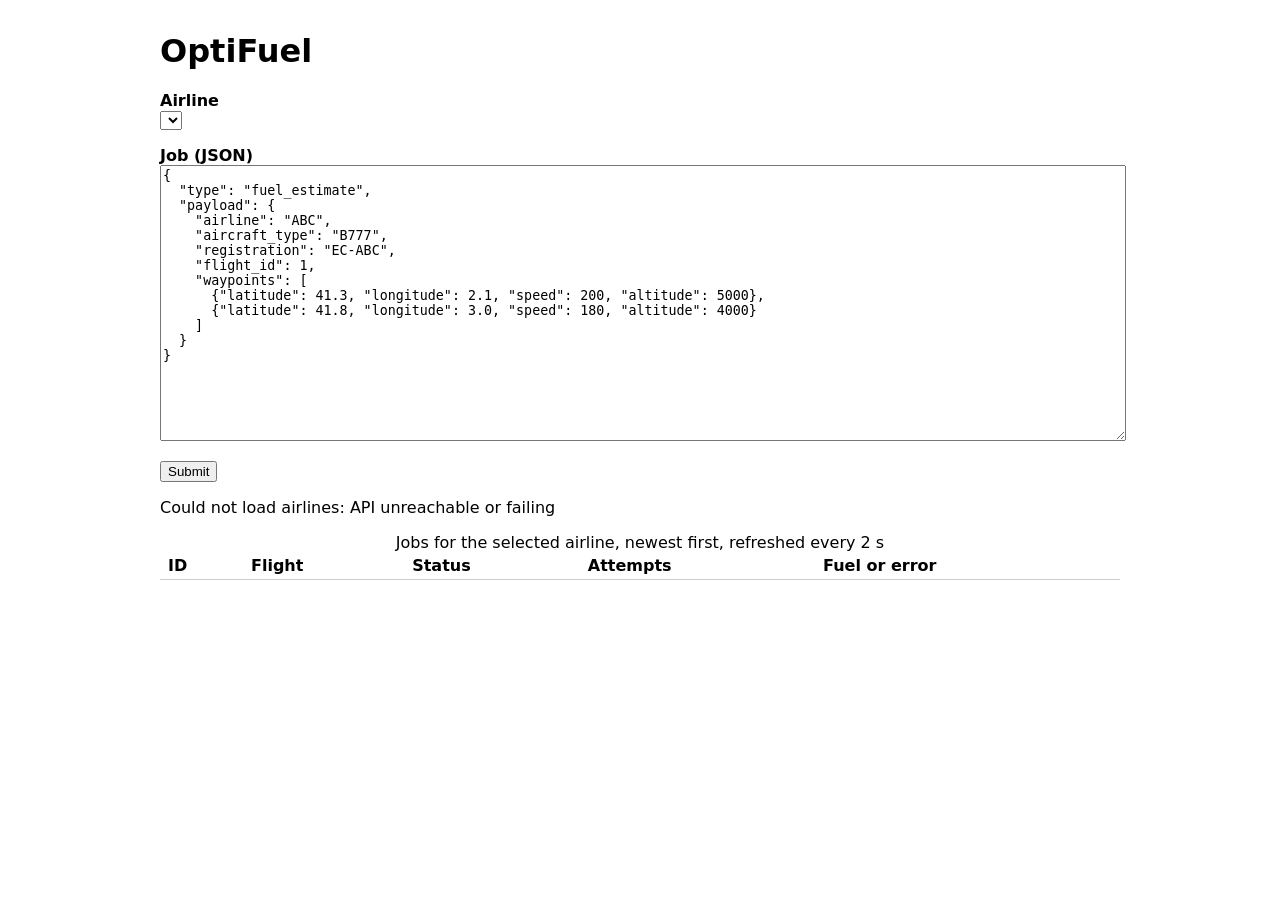
==== src/optifuel/static/index.html @ 30c1bbb9 "feat: serve static page to submit and track jobs Closes #5" ====
<!doctype html>
<html lang="en">
<head>
  <meta charset="utf-8">
  <meta name="viewport" content="width=device-width, initial-scale=1">
  <title>OptiFuel</title>
  <style>
    body { font-family: system-ui, sans-serif; max-width: 60rem; margin: 2rem auto; padding: 0 1rem; }
    label { display: block; margin-top: 1rem; font-weight: 600; }
    textarea { width: 100%; font-family: ui-monospace, monospace; }
    button { margin-top: 1rem; }
    table { width: 100%; border-collapse: collapse; margin-top: 1rem; }
    th, td { text-align: left; padding: 0.25rem 0.5rem; border-bottom: 1px solid #ccc; }
  </style>
</head>
<body>
  <h1>OptiFuel</h1>

  <form id="submit-form">
    <label for="airline">Airline</label>
    <select id="airline" required></select>

    <label for="plan">Job (JSON)</label>
    <textarea id="plan" rows="18" spellcheck="false" required>{
  "type": "fuel_estimate",
  "payload": {
    "airline": "ABC",
    "aircraft_type": "B777",
    "registration": "EC-ABC",
    "flight_id": 1,
    "waypoints": [
      {"latitude": 41.3, "longitude": 2.1, "speed": 200, "altitude": 5000},
      {"latitude": 41.8, "longitude": 3.0, "speed": 180, "altitude": 4000}
    ]
  }
}</textarea>

    <button type="submit">Submit</button>
  </form>

  <p id="message" role="status" aria-live="polite"></p>

  <table>
    <caption>Jobs for the selected airline, newest first, refreshed every 2 s</caption>
    <thead>
      <tr><th scope="col">ID</th><th scope="col">Flight</th><th scope="col">Status</th>
          <th scope="col">Attempts</th><th scope="col">Fuel or error</th></tr>
    </thead>
    <tbody id="jobs"></tbody>
  </table>

  <script>
    const airline = document.getElementById("airline");
    const plan = document.getElementById("plan");
    const message = document.getElementById("message");
    const jobs = document.getElementById("jobs");

    // Auth is mocked (ARCHITECTURE.md D9): the selected airline is the caller's identity.
    const api = (path, init = {}) =>
      fetch(path, { ...init, headers: { ...init.headers, "X-Airline": airline.value } });

    const detail = async (response) => {
      const body = await response.json().catch(() => null);
      const d = body?.detail;
      if (Array.isArray(d)) return d.map((e) => `${e.loc.join(".")}: ${e.msg}`).join("; ");
      return d ?? `HTTP ${response.status}`;
    };

    async function refresh() {
      const code = airline.value;
      if (!code) return;
      const response = await api("/v1/jobs").catch(() => null);
      if (!response?.ok) return;
      const list = await response.json();
      // A poll started before an airline switch must not paint the old airline's jobs.
      if (code !== airline.value) return;
      const rows = list.map((job) => {
        const tr = document.createElement("tr");
        const outcome = job.result ? `${job.result.total_fuel_lb.toFixed(1)} lb` : job.error ?? "";
        // textContent, never innerHTML: error text echoes submitted values.
        for (const cell of [job.id, job.flight_id, job.status, job.attempts, outcome]) {
          tr.appendChild(document.createElement("td")).textContent = cell;
        }
        return tr;
      });
      jobs.replaceChildren(...rows);
    }

    // Keep the plan's airline in step with the selector, so it is not rejected with 403.
    function selectAirline() {
      try {
        const body = JSON.parse(plan.value);
        body.payload.airline = airline.value;
        plan.value = JSON.stringify(body, null, 2);
      } catch {
        // Invalid JSON stays as typed; submit reports it.
      }
      jobs.replaceChildren();
      refresh();
    }
    airline.addEventListener("change", selectAirline);

    document.getElementById("submit-form").addEventListener("submit", async (event) => {
      event.preventDefault();
      let body;
      try {
        body = JSON.parse(plan.value);
      } catch (error) {
        message.textContent = `Invalid JSON: ${error.message}`;
        return;
      }
      const response = await api("/v1/jobs", {
        method: "POST",
        headers: { "Content-Type": "application/json" },
        body: JSON.stringify(body),
      }).catch(() => null);
      if (!response) {
        message.textContent = "Submit failed: API unreachable";
      } else if (response.ok) {
        message.textContent = `Job ${(await response.json()).id} submitted`;
        refresh();
      } else {
        message.textContent = `Rejected (${response.status}): ${await detail(response)}`;
      }
    });

    (async () => {
      const response = await fetch("/v1/tenants").catch(() => null);
      if (!response?.ok) {
        message.textContent = "Could not load airlines: API unreachable or failing";
        return;
      }
      for (const code of await response.json()) airline.add(new Option(code, code));
      selectAirline();
      setInterval(refresh, 2000);
    })();
  </script>
</body>
</html>
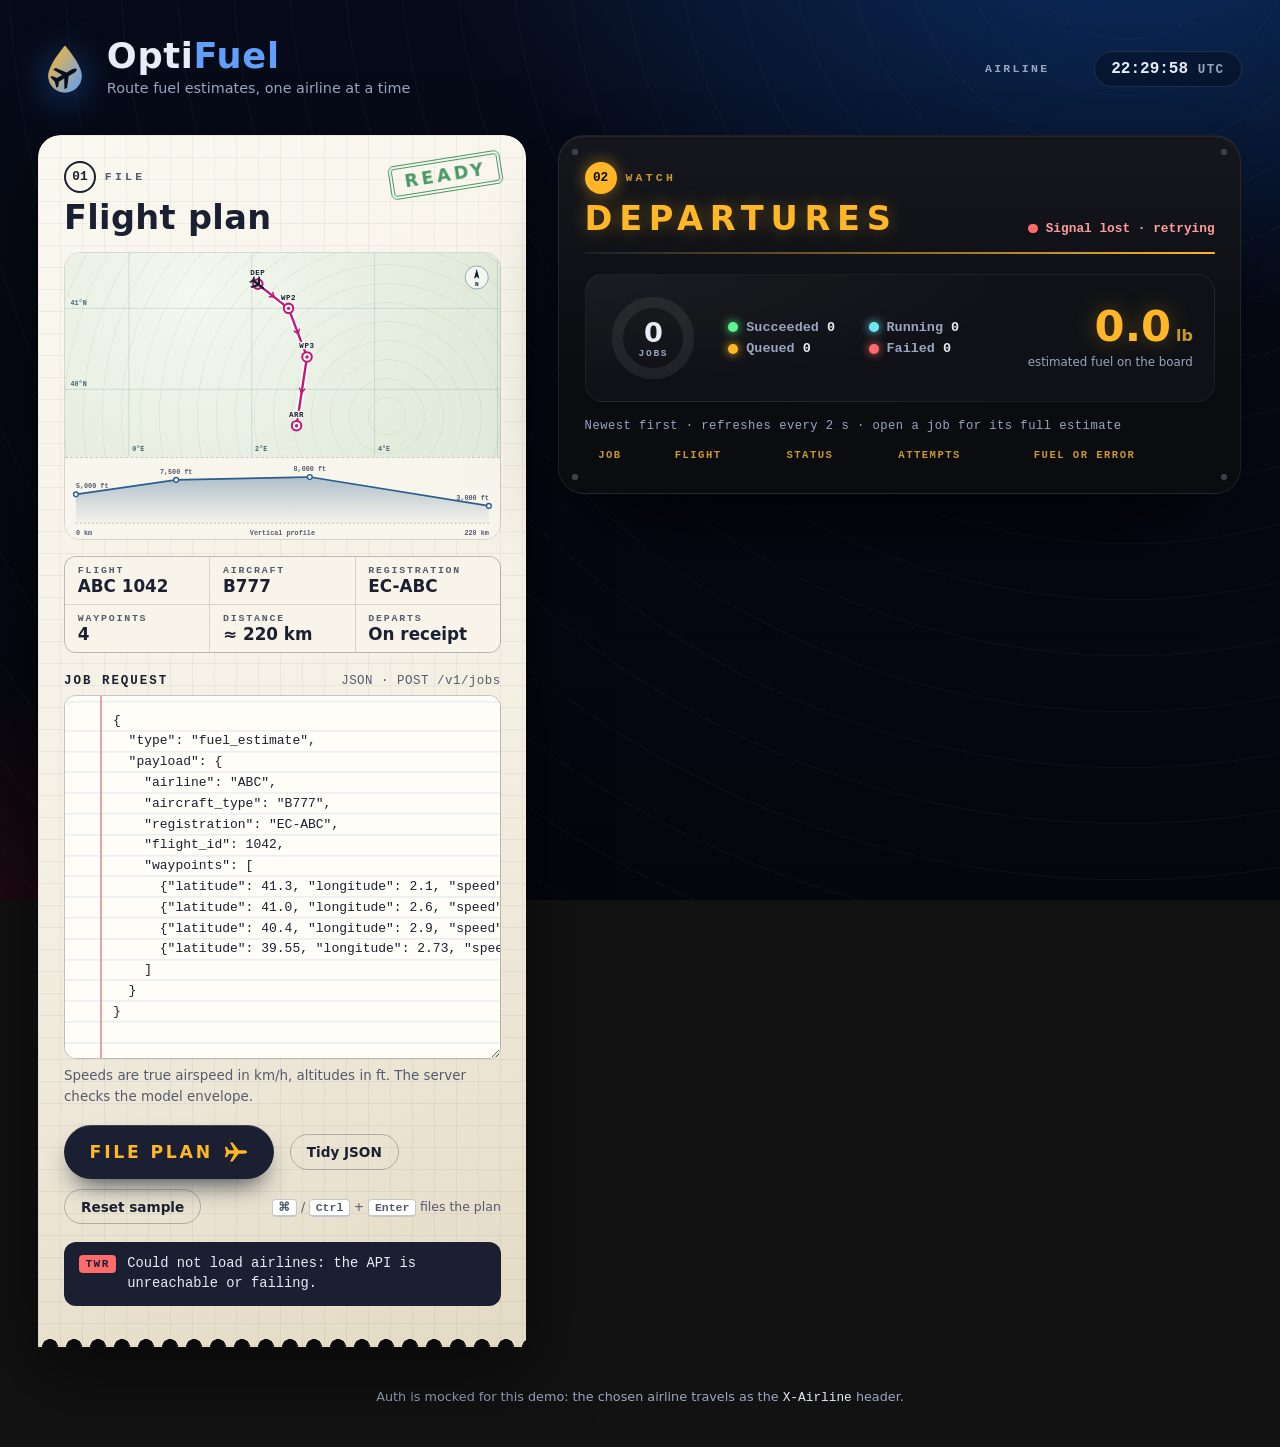
==== commit bf0c4916: "feat: redesign dispatch page as flight plan and departures board" ====
--- a/src/optifuel/static/index.html
+++ b/src/optifuel/static/index.html
@@ -3,61 +3,1381 @@
 <head>
   <meta charset="utf-8">
   <meta name="viewport" content="width=device-width, initial-scale=1">
-  <title>OptiFuel</title>
+  <meta name="color-scheme" content="dark">
+  <title>OptiFuel · Dispatch</title>
+  <link rel="icon" href="data:image/svg+xml,%3Csvg xmlns='http://www.w3.org/2000/svg' viewBox='0 0 48 48'%3E%3Cpath d='M24 3C24 3 9 20 9 30a15 15 0 0 0 30 0C39 20 24 3 24 3Z' fill='%23ffb627'/%3E%3C/svg%3E">
   <style>
-    body { font-family: system-ui, sans-serif; max-width: 60rem; margin: 2rem auto; padding: 0 1rem; }
-    label { display: block; margin-top: 1rem; font-weight: 600; }
-    textarea { width: 100%; font-family: ui-monospace, monospace; }
-    button { margin-top: 1rem; }
-    table { width: 100%; border-collapse: collapse; margin-top: 1rem; }
-    th, td { text-align: left; padding: 0.25rem 0.5rem; border-bottom: 1px solid #ccc; }
+    /* Registered so the whole page can glide between airline colours. */
+    @property --hue { syntax: "<number>"; inherits: true; initial-value: 215; }
+
+    :root {
+      --accent: hsl(var(--hue) 95% 68%);
+      --accent-deep: hsl(var(--hue) 70% 30%);
+      --text: #e8ecf6;
+      --muted: #9aa5c2;
+      --paper: #f4efe3;
+      --paper-edge: #e3dac4;
+      --ink: #1a2031;
+      --ink-soft: #545b6e;
+      --chart: #c2187a; /* magenta: the route colour on real aeronautical charts */
+      --amber: #ffb627;
+      --queued: #ffb627;
+      --running: #6ee7f2;
+      --succeeded: #5ef38c;
+      --failed: #ff6b6b;
+      --display: "Avenir Next Condensed", "Roboto Condensed", "Arial Narrow", system-ui, sans-serif;
+      --mono: ui-monospace, "SF Mono", "JetBrains Mono", Menlo, Consolas, monospace;
+      transition: --hue 900ms ease;
+    }
+
+    * { box-sizing: border-box; }
+
+    body {
+      position: relative;
+      isolation: isolate;
+      margin: 0;
+      min-height: 100vh;
+      color: var(--text);
+      font: 15px/1.55 system-ui, -apple-system, "Segoe UI", Roboto, sans-serif;
+      background:
+        radial-gradient(1100px 620px at 88% -8%, hsl(var(--hue) 85% 45% / .38), transparent 62%),
+        radial-gradient(800px 520px at -8% 108%, hsl(calc(var(--hue) + 140) 70% 40% / .22), transparent 60%),
+        repeating-radial-gradient(circle at 88% -8%, transparent 0 55px, rgb(255 255 255 / .035) 55px 56px),
+        linear-gradient(180deg, #070b19, #04060d);
+      background-attachment: fixed;
+    }
+
+    /* Radar sweep around the range rings. */
+    body::before {
+      content: "";
+      position: fixed;
+      z-index: -1;
+      left: calc(88vw - 100vmax);
+      top: calc(-8vh - 100vmax);
+      width: 200vmax;
+      height: 200vmax;
+      border-radius: 50%;
+      background: conic-gradient(from 0deg, hsl(var(--hue) 90% 60% / .12), transparent 10%);
+      mask: radial-gradient(closest-side, #000 20%, transparent);
+      animation: sweep 16s linear infinite;
+      pointer-events: none;
+    }
+
+    @keyframes sweep { to { transform: rotate(1turn); } }
+
+    .sr-only {
+      position: absolute !important;
+      width: 1px;
+      height: 1px;
+      margin: -1px;
+      padding: 0;
+      overflow: hidden;
+      clip-path: inset(50%);
+      white-space: nowrap;
+      border: 0;
+    }
+
+    .shell { max-width: 1400px; margin: 0 auto; padding: clamp(1rem, 3vw, 2.5rem); }
+
+    /* ---------- Header ---------- */
+
+    .top { display: flex; flex-wrap: wrap; align-items: center; gap: 1.25rem 2rem; }
+    .brand { display: flex; align-items: center; gap: .9rem; margin-right: auto; }
+    .logo { width: 54px; height: 54px; filter: drop-shadow(0 6px 18px hsl(var(--hue) 90% 55% / .5)); }
+    h1 { margin: 0; font: 800 2.2rem/1 var(--display); letter-spacing: .02em; }
+    h1 span { color: var(--accent); }
+    .tagline { margin: .2rem 0 0; color: var(--muted); font-size: .9rem; }
+
+    .airlines { margin: 0; padding: 0; border: 0; }
+    .airlines legend {
+      float: left;
+      margin-right: .8rem;
+      padding: 0;
+      line-height: 2.6rem;
+      font: 700 .72rem/2.6rem var(--mono);
+      letter-spacing: .2em;
+      text-transform: uppercase;
+      color: var(--muted);
+    }
+    .tags { display: flex; flex-wrap: wrap; gap: .6rem; }
+    .tag {
+      position: relative;
+      display: inline-flex;
+      align-items: center;
+      gap: .55rem;
+      height: 2.6rem;
+      padding: 0 1.1rem 0 1.7rem;
+      border: 1px solid rgb(255 255 255 / .16);
+      border-radius: 6px 16px 16px 6px;
+      background: rgb(255 255 255 / .06);
+      font: 800 1rem var(--mono);
+      letter-spacing: .14em;
+      cursor: pointer;
+      transition: transform .25s, background .25s, color .25s, box-shadow .25s;
+    }
+    /* Punched hole of a luggage tag. */
+    .tag::before {
+      content: "";
+      position: absolute;
+      left: .65rem;
+      top: 50%;
+      width: .45rem;
+      height: .45rem;
+      margin-top: -.225rem;
+      border-radius: 50%;
+      background: #060914;
+      box-shadow: 0 0 0 2px hsl(var(--tag-hue) 90% 62%), 0 0 10px hsl(var(--tag-hue) 90% 62%);
+    }
+    .tag:hover { transform: translateY(-2px) rotate(-1.5deg); }
+    .tag:has(input:checked) {
+      border-color: transparent;
+      background: hsl(var(--tag-hue) 95% 68%);
+      color: #07101f;
+      transform: rotate(-2.5deg);
+      box-shadow: 0 12px 30px -8px hsl(var(--tag-hue) 90% 55% / .75);
+    }
+    .tag:has(input:checked)::before { box-shadow: 0 0 0 2px rgb(7 16 31 / .55); }
+    .tag:has(input:focus-visible) { outline: 3px solid #fff; outline-offset: 3px; }
+
+    .clock {
+      margin: 0;
+      padding: .5rem 1rem;
+      border: 1px solid rgb(255 255 255 / .1);
+      border-radius: 999px;
+      background: rgb(0 0 0 / .28);
+      color: var(--muted);
+      font: 600 1rem var(--mono);
+    }
+    .clock time { color: var(--text); font-variant-numeric: tabular-nums; }
+    .clock abbr { text-decoration: none; font-size: .78rem; letter-spacing: .12em; }
+
+    /* ---------- Layout ---------- */
+
+    main {
+      display: grid;
+      grid-template-columns: minmax(0, 5fr) minmax(0, 7fr);
+      gap: clamp(1rem, 2.5vw, 2.25rem);
+      align-items: start;
+      margin-top: 2.25rem;
+    }
+
+    .step {
+      display: flex;
+      align-items: center;
+      gap: .55rem;
+      margin: 0;
+      font: 800 .72rem var(--mono);
+      letter-spacing: .28em;
+      text-transform: uppercase;
+    }
+    .step-no {
+      display: inline-grid;
+      place-items: center;
+      width: 2rem;
+      height: 2rem;
+      border-radius: 50%;
+      font-size: .8rem;
+      letter-spacing: 0;
+    }
+
+    /* ---------- Flight plan sheet ---------- */
+
+    .sheet-wrap { filter: drop-shadow(0 28px 38px rgb(0 0 0 / .55)); }
+    .sheet {
+      position: relative;
+      padding: 1.6rem 1.6rem 2.6rem;
+      border-radius: 22px 22px 0 0;
+      color: var(--ink);
+      background:
+        linear-gradient(rgb(26 32 49 / .05) 1px, transparent 1px) 0 0 / 22px 22px,
+        linear-gradient(90deg, rgb(26 32 49 / .05) 1px, transparent 1px) 0 0 / 22px 22px,
+        linear-gradient(160deg, #fbf8f0, var(--paper) 55%, var(--paper-edge));
+      /* Perforated tear-off edge. */
+      mask: radial-gradient(circle 8px at 50% 100%, transparent 97%, #000 100%) 0 0 / 24px 100% repeat-x;
+    }
+    .sheet .step { color: var(--ink-soft); }
+    .sheet .step-no { border: 2px solid var(--ink); color: var(--ink); }
+    .sheet h2 { margin: .5rem 0 0; font: 800 2.1rem/1 var(--display); letter-spacing: .01em; }
+
+    .stamp {
+      position: absolute;
+      top: 1.4rem;
+      right: 1.5rem;
+      margin: 0;
+      padding: .2rem .7rem;
+      border: 4px double currentColor;
+      border-radius: 6px;
+      color: #1f8a4c;
+      font: 800 1.1rem var(--display);
+      letter-spacing: .2em;
+      text-transform: uppercase;
+      opacity: .82;
+      transform: rotate(-9deg);
+      mix-blend-mode: multiply;
+      transition: color .3s;
+    }
+    .stamp.bad { color: #c62f3a; }
+    .stamp.filed { color: var(--chart); animation: thump .45s cubic-bezier(.2, 1.6, .4, 1); }
+    @keyframes thump { from { opacity: 0; transform: rotate(-9deg) scale(1.9); } }
+
+    .chart {
+      margin: 1.1rem 0 0;
+      overflow: hidden;
+      border: 1px solid rgb(26 32 49 / .14);
+      border-radius: 16px;
+      box-shadow: inset 0 0 0 4px rgb(255 255 255 / .5);
+    }
+    #route {
+      display: block;
+      width: 100%;
+      height: auto;
+      background:
+        repeating-radial-gradient(circle at 74% 80%, transparent 0 18px, rgb(110 135 80 / .09) 18px 19px),
+        radial-gradient(circle at 30% 20%, #f4f8ef, #e2ebdc 75%);
+    }
+    #profile { display: block; width: 100%; height: auto; border-top: 1px dashed rgb(26 32 49 / .2); background: #f8f5ec; }
+
+    #route .grat line { stroke: #5f8aa0; stroke-opacity: .3; }
+    #route .grat text { fill: #46616f; font: 600 10px var(--mono); }
+    #route .halo { fill: none; stroke: #fff; stroke-opacity: .9; stroke-width: 9; stroke-linecap: round; stroke-linejoin: round; }
+    #route .leg { fill: none; stroke: var(--chart); stroke-width: 3.5; stroke-linecap: round; stroke-linejoin: round; }
+    #route .leg.draw { stroke-dasharray: 1 1; stroke-dashoffset: 1; animation: draw 1.6s cubic-bezier(.6, 0, .2, 1) forwards; }
+    @keyframes draw { to { stroke-dashoffset: 0; } }
+    #route .chev { fill: none; stroke: var(--chart); stroke-width: 2.2; stroke-linecap: round; stroke-linejoin: round; }
+    #route .wp circle { fill: #fff; stroke: var(--chart); stroke-width: 3; }
+    #route .wp .dot { fill: var(--chart); stroke: none; }
+    #route .wp text {
+      fill: var(--ink);
+      font: 800 11px var(--mono);
+      letter-spacing: .08em;
+      paint-order: stroke;
+      stroke: #eef3ea;
+      stroke-width: 4px;
+    }
+    #route .plane { fill: var(--ink); }
+    #route .rose circle { fill: rgb(255 255 255 / .65); stroke: #5f8aa0; }
+    #route .rose path { fill: var(--ink); }
+    #route .rose text { fill: var(--ink); font: 800 9px var(--mono); }
+    #route .placeholder { fill: #5d6e78; font: 600 14px var(--mono); }
+    #profile .ground { stroke: #8a8470; stroke-dasharray: 2 4; }
+    #profile .alt-line { fill: none; stroke: #2b5d8f; stroke-width: 2.5; stroke-linejoin: round; }
+    #profile circle { fill: #fff; stroke: #2b5d8f; stroke-width: 2; }
+    #profile text { fill: var(--ink-soft); font: 600 10px var(--mono); }
+
+    .summary {
+      display: grid;
+      grid-template-columns: repeat(3, minmax(0, 1fr));
+      gap: 1px;
+      margin: 1rem 0 0;
+      overflow: hidden;
+      border: 1px solid rgb(26 32 49 / .14);
+      border-radius: 12px;
+      background: rgb(26 32 49 / .14);
+    }
+    .summary div { padding: .5rem .8rem; background: #f8f4e9; }
+    .summary dt { font: 700 .62rem var(--mono); letter-spacing: .18em; text-transform: uppercase; color: var(--ink-soft); }
+    .summary dd { margin: 0; overflow: hidden; font: 800 1.05rem var(--display); white-space: nowrap; text-overflow: ellipsis; }
+
+    .field-label {
+      display: flex;
+      justify-content: space-between;
+      align-items: baseline;
+      gap: 1rem;
+      margin-top: 1.3rem;
+      font: 800 .78rem var(--mono);
+      letter-spacing: .16em;
+      text-transform: uppercase;
+    }
+    .field-label span { color: var(--ink-soft); font-weight: 500; letter-spacing: .04em; text-transform: none; }
+
+    /* Ruled printout paper with a margin line; lines scroll with the text. */
+    textarea {
+      display: block;
+      width: 100%;
+      min-height: 16rem;
+      margin-top: .45rem;
+      padding: .9rem 1rem .9rem 3rem;
+      resize: vertical;
+      border: 1px solid rgb(26 32 49 / .22);
+      border-radius: 12px;
+      color: var(--ink);
+      font: 13px/1.6 var(--mono);
+      background:
+        linear-gradient(90deg, transparent 2.2rem, #e7a3a3 2.2rem 2.3rem, transparent 2.3rem),
+        repeating-linear-gradient(#fffdf7 0 calc(1.6em - 1px), #dde6ef calc(1.6em - 1px) 1.6em) 0 .9rem;
+      background-attachment: local;
+    }
+    textarea:focus-visible { outline: 3px solid var(--accent-deep); outline-offset: 2px; }
+
+    .note { min-height: 1.4em; margin: .45rem 0 0; color: var(--ink-soft); font-size: .84rem; }
+    .note.bad { color: #a8221b; font-weight: 600; }
+
+    .actions { display: flex; flex-wrap: wrap; align-items: center; gap: .6rem 1rem; margin-top: 1.1rem; }
+    .file {
+      display: inline-flex;
+      align-items: center;
+      gap: .7rem;
+      padding: 1rem 1.6rem;
+      overflow: hidden;
+      border: 0;
+      border-radius: 999px;
+      background: var(--ink);
+      color: var(--amber);
+      font: 800 1.08rem var(--display);
+      letter-spacing: .16em;
+      text-transform: uppercase;
+      cursor: pointer;
+      box-shadow: 0 14px 26px -10px rgb(26 32 49 / .85), inset 0 1px 0 rgb(255 255 255 / .15);
+      transition: transform .2s, box-shadow .2s;
+    }
+    .file svg { width: 24px; height: 22px; fill: currentColor; transition: transform .45s cubic-bezier(.5, -.4, .3, 1.4); }
+    .file:hover { box-shadow: 0 18px 30px -10px rgb(26 32 49 / .9), 0 0 0 4px rgb(255 182 39 / .25); }
+    .file:hover svg { transform: translateX(6px) rotate(-12deg); }
+    .file:active { transform: translateY(1px) scale(.98); }
+    .file[aria-disabled="true"] { cursor: progress; opacity: .8; }
+    .file[aria-disabled="true"] svg { animation: takeoff .9s ease-in infinite; }
+    @keyframes takeoff { to { opacity: 0; transform: translate(40px, -18px) rotate(-25deg); } }
+    .ghost {
+      padding: .55rem 1rem;
+      border: 1px solid rgb(26 32 49 / .28);
+      border-radius: 999px;
+      background: none;
+      color: var(--ink);
+      font: 600 .85rem system-ui, sans-serif;
+      cursor: pointer;
+    }
+    .ghost:hover { background: rgb(26 32 49 / .07); }
+    .file:focus-visible, .ghost:focus-visible { outline: 3px solid var(--accent-deep); outline-offset: 3px; }
+    .hint { margin: 0 0 0 auto; color: var(--ink-soft); font-size: .78rem; }
+    kbd {
+      padding: .05rem .35rem;
+      border: 1px solid rgb(26 32 49 / .25);
+      border-bottom-width: 2px;
+      border-radius: 4px;
+      background: #fff;
+      font: 600 .72rem var(--mono);
+    }
+
+    .radio {
+      display: flex;
+      align-items: flex-start;
+      gap: .7rem;
+      margin: 1.1rem 0 0;
+      padding: .75rem .95rem;
+      border-radius: 12px;
+      background: var(--ink);
+      color: #e8ecf6;
+      font: 500 .86rem/1.45 var(--mono);
+    }
+    .radio-tag {
+      flex: none;
+      margin-top: .05rem;
+      padding: .05rem .4rem;
+      border-radius: 4px;
+      background: var(--amber);
+      color: var(--ink);
+      font-size: .7rem;
+      font-weight: 800;
+      letter-spacing: .12em;
+    }
+    .radio.ok .radio-tag { background: var(--succeeded); }
+    .radio.err .radio-tag { background: var(--failed); }
+
+    /* ---------- Departures board ---------- */
+
+    .board {
+      position: sticky;
+      top: 1.5rem;
+      padding: 1.6rem;
+      overflow: hidden;
+      border: 1px solid rgb(255 255 255 / .08);
+      border-radius: 26px;
+      background: linear-gradient(180deg, #15171d, #0b0c10 70%);
+      box-shadow: 0 50px 90px -40px #000, inset 0 1px 0 rgb(255 255 255 / .07);
+      container: board / inline-size;
+    }
+    /* Panel bolts. */
+    .board::before {
+      content: "";
+      position: absolute;
+      inset: .7rem;
+      background:
+        radial-gradient(circle, #3b3f48 0 3px, transparent 3.5px) 0 0 / 10px 10px no-repeat,
+        radial-gradient(circle, #3b3f48 0 3px, transparent 3.5px) 100% 0 / 10px 10px no-repeat,
+        radial-gradient(circle, #3b3f48 0 3px, transparent 3.5px) 0 100% / 10px 10px no-repeat,
+        radial-gradient(circle, #3b3f48 0 3px, transparent 3.5px) 100% 100% / 10px 10px no-repeat;
+      pointer-events: none;
+    }
+    .board-head { display: flex; flex-wrap: wrap; justify-content: space-between; align-items: flex-end; gap: 1rem; }
+    .board .step { color: #c9962f; }
+    .board .step-no { background: var(--amber); color: #0b0c10; box-shadow: 0 0 16px rgb(255 182 39 / .5); }
+    .board h2 {
+      margin: .55rem 0 0;
+      color: var(--amber);
+      font: 800 2.1rem/1 var(--display);
+      letter-spacing: .2em;
+      text-transform: uppercase;
+      text-shadow: 0 0 18px rgb(255 182 39 / .35);
+    }
+    .board-airline {
+      display: inline-block;
+      margin-left: .35rem;
+      padding: .1rem .5rem;
+      border-radius: 6px;
+      background: var(--accent);
+      color: #07101f;
+      font-size: .85em;
+      letter-spacing: .12em;
+      text-shadow: none;
+      vertical-align: .1em;
+    }
+    .board-airline:empty { display: none; }
+
+    .link { display: flex; align-items: center; gap: .5rem; margin: 0; color: var(--muted); font: 600 .8rem var(--mono); }
+    .link-dot { width: .6rem; height: .6rem; border-radius: 50%; background: var(--succeeded); animation: ping 2s infinite; }
+    .link.lost .link-dot { background: var(--failed); animation: none; }
+    .link.lost { color: #ff9d9d; }
+    @keyframes ping {
+      0% { box-shadow: 0 0 0 0 rgb(94 243 140 / .6); }
+      70%, 100% { box-shadow: 0 0 0 9px rgb(94 243 140 / 0); }
+    }
+
+    .poll { height: 2px; margin-top: 1rem; overflow: hidden; border-radius: 2px; background: rgb(255 255 255 / .06); }
+    .poll span {
+      display: block;
+      height: 100%;
+      background: linear-gradient(90deg, transparent, var(--amber));
+      transform-origin: left;
+      animation: poll 2s linear forwards;
+    }
+    @keyframes poll { from { transform: scaleX(0); } }
+
+    .gauges {
+      display: grid;
+      grid-template-columns: auto 1fr auto;
+      align-items: center;
+      gap: 1.25rem 1.75rem;
+      margin: 1.25rem 0 .25rem;
+      padding: 1rem 1.3rem;
+      border: 1px solid rgb(255 255 255 / .06);
+      border-radius: 18px;
+      background: radial-gradient(120% 140% at 0 0, rgb(255 255 255 / .05), transparent 60%), #0f1116;
+    }
+    .donut { position: relative; width: 94px; height: 94px; }
+    .donut svg { width: 100%; height: 100%; transform: rotate(-90deg); }
+    .donut circle { fill: none; stroke-width: 5; transition: stroke-dasharray .8s ease, stroke-dashoffset .8s ease; }
+    .donut .track { stroke: rgb(255 255 255 / .07); }
+    .donut-total { position: absolute; inset: 0; display: grid; place-content: center; text-align: center; line-height: 1; }
+    .donut-total b { font: 800 1.7rem var(--display); }
+    .donut-total span { color: var(--muted); font: 600 .6rem var(--mono); letter-spacing: .18em; text-transform: uppercase; }
+
+    .legend {
+      display: grid;
+      grid-template-columns: repeat(2, max-content);
+      gap: .4rem 1.6rem;
+      margin: 0;
+      padding: 0;
+      list-style: none;
+      color: var(--muted);
+      font: 600 .84rem var(--mono);
+    }
+    .legend li { display: flex; align-items: center; gap: .5rem; }
+    .legend b { min-width: 2ch; color: var(--text); font-variant-numeric: tabular-nums; }
+
+    .fuel-total { margin: 0; text-align: right; }
+    #fuel-total {
+      color: var(--amber);
+      font: 800 2.7rem/1 var(--display);
+      font-variant-numeric: tabular-nums;
+      text-shadow: 0 0 22px rgb(255 182 39 / .35);
+    }
+    .fuel-total .unit { margin-left: .3rem; color: #c9962f; font: 700 1rem var(--display); }
+    .fuel-total .caption { display: block; margin-top: .3rem; color: var(--muted); font-size: .74rem; }
+
+    [data-status="queued"] { --c: var(--queued); }
+    [data-status="running"] { --c: var(--running); }
+    [data-status="succeeded"] { --c: var(--succeeded); }
+    [data-status="failed"] { --c: var(--failed); }
+
+    .lamp { flex: none; display: inline-block; width: .62rem; height: .62rem; border-radius: 50%; background: var(--c); box-shadow: 0 0 10px var(--c); }
+    [data-status="queued"] .lamp { animation: blink 1.2s steps(2, jump-none) infinite; }
+    [data-status="running"] .lamp { animation: glowpulse .8s ease-in-out infinite alternate; }
+    @keyframes blink { 50% { opacity: .25; } }
+    @keyframes glowpulse { to { box-shadow: 0 0 2px var(--c); transform: scale(.8); } }
+
+    .table-wrap { overflow-x: auto; }
+    table { width: 100%; border-collapse: separate; border-spacing: 0 .45rem; font-family: var(--mono); }
+    caption { padding-top: .7rem; caption-side: top; color: var(--muted); font-size: .76rem; text-align: left; letter-spacing: .04em; }
+    thead th {
+      padding: .35rem .85rem 0;
+      color: #c9962f;
+      font: 700 .66rem var(--mono);
+      letter-spacing: .14em;
+      text-align: left;
+      text-transform: uppercase;
+    }
+    tbody tr { background: #16181e; transition: background .2s; }
+    tbody tr:hover { background: #1c1f27; }
+    tbody th, tbody td {
+      padding: .72rem .75rem;
+      border-top: 1px solid rgb(255 255 255 / .04);
+      border-bottom: 1px solid rgb(0 0 0 / .6);
+      text-align: left;
+      vertical-align: middle;
+      font-weight: 400;
+    }
+    tbody tr > :first-child { border-radius: 12px 0 0 12px; box-shadow: inset 3px 0 0 var(--c, transparent); }
+    tbody tr > :last-child { border-radius: 0 12px 12px 0; }
+    tbody tr { animation: arrive .6s calc(var(--row, 0) * 45ms) cubic-bezier(.2, .9, .3, 1.2) both; }
+    tbody tr.fresh { animation: arrive .6s cubic-bezier(.2, .9, .3, 1.2) both, fresh 2.6s ease-out; }
+    @keyframes arrive { from { opacity: 0; transform: translateY(-10px); } }
+    @keyframes fresh { 0%, 35% { background: hsl(var(--hue) 55% 24%); } }
+
+    .job-btn {
+      padding: .15rem .35rem;
+      border: 0;
+      border-radius: 6px;
+      background: none;
+      color: var(--text);
+      font: 800 1rem var(--mono);
+      cursor: pointer;
+    }
+    .job-btn .hash { color: #c9962f; }
+    .job-btn:hover { color: var(--amber); text-decoration: underline; text-underline-offset: 3px; }
+    .job-btn:focus-visible { outline: 2px solid var(--amber); outline-offset: 2px; }
+    .carrier { color: var(--muted); }
+    tbody td:nth-child(2) { white-space: nowrap; }
+    .attempts { font-variant-numeric: tabular-nums; }
+
+    .status { display: inline-flex; align-items: center; gap: .6rem; }
+    .st-text {
+      position: absolute;
+      width: 1px;
+      height: 1px;
+      overflow: hidden;
+      clip-path: inset(50%);
+      white-space: nowrap;
+    }
+    .flaps { display: inline-flex; gap: 2px; perspective: 300px; }
+    .flaps span {
+      position: relative;
+      display: inline-grid;
+      place-items: center;
+      width: 1em;
+      height: 1.5em;
+      border-radius: 3px;
+      background: linear-gradient(180deg, #2b2e35 0 49%, #202228 51% 100%);
+      color: var(--c);
+      font: 700 .88rem var(--mono);
+      box-shadow: inset 0 -1px 0 #000, 0 1px 0 rgb(255 255 255 / .05);
+      animation: flap .55s calc(var(--i) * 45ms) cubic-bezier(.3, 1.5, .5, 1) both;
+    }
+    .flaps span::after { content: ""; position: absolute; inset: 50% 0 auto; height: 1px; background: rgb(0 0 0 / .7); }
+    @keyframes flap {
+      0% { color: transparent; transform: rotateX(-90deg); }
+      55% { transform: rotateX(20deg); }
+    }
+
+    .fuel b { color: var(--amber); font: 800 1.2rem var(--display); letter-spacing: .03em; }
+    .fuel small { margin-left: .25rem; color: var(--muted); }
+    .job-error { display: block; max-width: 20ch; overflow: hidden; color: #ffa3a3; font-size: .8rem; white-space: nowrap; text-overflow: ellipsis; }
+    .pending {
+      color: transparent;
+      font-size: .8rem;
+      background: linear-gradient(90deg, var(--muted) 30%, #fff 50%, var(--muted) 70%) 0 0 / 300% 100%;
+      background-clip: text;
+      animation: shimmer 1.8s linear infinite;
+    }
+    @keyframes shimmer { from { background-position: 100% 0; } to { background-position: 0 0; } }
+
+    .empty {
+      margin: 1rem 0 .4rem;
+      padding: 2.4rem 1rem;
+      border: 1px dashed rgb(255 255 255 / .14);
+      border-radius: 16px;
+      color: var(--muted);
+      text-align: center;
+    }
+    .empty strong {
+      display: block;
+      margin-bottom: .3rem;
+      color: var(--amber);
+      font: 800 1.35rem var(--display);
+      letter-spacing: .22em;
+      text-transform: uppercase;
+    }
+
+    /* ---------- Boarding pass dialog ---------- */
+
+    dialog { width: 100%; max-width: min(780px, calc(100vw - 2rem)); padding: 0; border: 0; background: transparent; color: var(--ink); }
+    dialog::backdrop { background: rgb(4 6 13 / .66); backdrop-filter: blur(6px); }
+    dialog[open] .pass { animation: pass-in .5s cubic-bezier(.2, 1.2, .3, 1); }
+    @keyframes pass-in { from { opacity: 0; transform: translateY(30px) rotate(-2deg); } }
+    .pass {
+      display: grid;
+      grid-template-columns: 1fr 220px;
+      overflow: hidden;
+      border-radius: 22px;
+      background: var(--paper);
+      /* Tear-line notches, top and bottom. */
+      mask:
+        radial-gradient(circle 14px at calc(100% - 220px) 0, transparent 97%, #000),
+        radial-gradient(circle 14px at calc(100% - 220px) 100%, transparent 97%, #000);
+      mask-composite: intersect;
+    }
+    .pass-main { padding: 1.7rem 1.9rem; }
+    .pass-kicker, .pass-label, .pass-grid dt {
+      display: block;
+      margin: 0;
+      color: var(--ink-soft);
+      font: 700 .64rem var(--mono);
+      letter-spacing: .2em;
+      text-transform: uppercase;
+    }
+    .pass h2 { margin: .3rem 0 0; font: 800 2.3rem/1 var(--display); }
+    .pass-route { display: flex; align-items: center; gap: 1rem; padding: 1.1rem 0; border-bottom: 1px dashed rgb(26 32 49 / .25); }
+    .pass-route strong { display: block; font: 800 2.5rem/1 var(--display); letter-spacing: .05em; }
+    .pass-route svg { flex: 1; height: 26px; fill: var(--ink); stroke: var(--ink); }
+    .pass-grid { display: grid; grid-template-columns: repeat(3, minmax(0, 1fr)); gap: 1rem 1.2rem; margin: 1.1rem 0 0; }
+    .pass-grid dd { margin: .1rem 0 0; font: 700 .95rem var(--mono); }
+    .pass-grid dd.status { display: flex; }
+    .pass-grid .lamp { box-shadow: none; outline: 2px solid rgb(26 32 49 / .2); }
+    .pass-error {
+      margin: 1.1rem 0 0;
+      padding: .75rem .95rem;
+      border-radius: 10px;
+      background: #fde6e6;
+      color: #8f1d1d;
+      font: 600 .84rem var(--mono);
+      overflow-wrap: anywhere;
+    }
+    .pass-stub {
+      display: flex;
+      flex-direction: column;
+      gap: .35rem;
+      padding: 1.7rem 1.5rem;
+      border-left: 2px dashed rgb(26 32 49 / .35);
+      background: linear-gradient(180deg, var(--accent), hsl(var(--hue) 80% 58%));
+      color: #07101f;
+    }
+    .pass-stub .pass-label { color: #07101f; opacity: .75; }
+    .pass-fuel { margin: 0; font: 800 2.9rem/1 var(--display); }
+    .pass-fuel small { margin-left: .25rem; font-size: 1rem; }
+    .barcode { width: 100%; height: 60px; margin-top: auto; fill: #07101f; }
+    .pass-stub .ghost { border-color: rgb(7 16 31 / .45); color: #07101f; }
+    .pass-stub .ghost:focus-visible { outline-color: #07101f; }
+
+    .foot { margin-top: 2.5rem; color: var(--muted); font-size: .8rem; text-align: center; }
+    .foot code { color: var(--text); font-family: var(--mono); }
+
+    /* ---------- Responsive + motion ---------- */
+
+    @media (max-width: 980px) {
+      main { grid-template-columns: 1fr; }
+    }
+    /* Split-flap tiles need the room; narrow boards show the status as plain text. */
+    @container board (max-width: 620px) {
+      .flaps { display: none; }
+      .st-text { position: static; width: auto; height: auto; clip-path: none; color: var(--c); font-weight: 700; letter-spacing: .08em; text-transform: uppercase; }
+    }
+    @container board (max-width: 520px) {
+      .gauges { grid-template-columns: auto 1fr; padding: .9rem; }
+      .legend { grid-template-columns: max-content; }
+      .fuel-total { grid-column: 1 / -1; text-align: left; }
+      /* Rows become two-line cards; the header row stays for screen readers only. */
+      table, tbody, caption { display: block; }
+      thead { position: absolute; width: 1px; height: 1px; overflow: hidden; clip-path: inset(50%); }
+      tbody tr {
+        display: grid;
+        grid-template-columns: auto 1fr auto;
+        align-items: center;
+        margin-top: .5rem;
+        padding: .3rem .2rem;
+        border-radius: 12px;
+        box-shadow: inset 3px 0 0 var(--c, transparent);
+      }
+      tbody th, tbody td { padding: .35rem .6rem; border: 0; }
+      tbody tr > :first-child, tbody tr > :last-child { border-radius: 0; box-shadow: none; }
+      tbody td.attempts { grid-column: 1 / 3; color: var(--muted); font-size: .8rem; }
+      tbody td.attempts::before { content: "Attempts "; }
+      tbody td:last-child { text-align: right; }
+      .st-text { font-size: .74rem; }
+    }
+    @media (max-width: 720px) {
+      .board, .sheet { padding-inline: 1.1rem; }
+      .summary { grid-template-columns: repeat(2, minmax(0, 1fr)); }
+      .hint { display: none; }
+      .pass { grid-template-columns: 1fr; mask: none; }
+      .pass-stub { border-top: 2px dashed rgb(26 32 49 / .35); border-left: 0; }
+      .pass-grid { grid-template-columns: repeat(2, minmax(0, 1fr)); }
+    }
+    @media (prefers-reduced-motion: reduce) {
+      *, *::before, *::after { animation: none !important; transition: none !important; }
+    }
   </style>
 </head>
 <body>
-  <h1>OptiFuel</h1>
-
-  <form id="submit-form">
-    <label for="airline">Airline</label>
-    <select id="airline" required></select>
-
-    <label for="plan">Job (JSON)</label>
-    <textarea id="plan" rows="18" spellcheck="false" required>{
+  <svg width="0" height="0" style="position: absolute" aria-hidden="true">
+    <symbol id="plane" viewBox="-14 -12 28 24">
+      <path d="M13 0c0-1.2-2-2-4-2H3L-4-11h-3l5 9h-6l-3-4h-2l1.5 6L-13 6h2l3-4h6l-5 9h3l7-9h6c2 0 4-.8 4-2Z"/>
+    </symbol>
+  </svg>
+
+  <div class="shell">
+    <header class="top">
+      <div class="brand">
+        <svg class="logo" viewBox="0 0 48 48" aria-hidden="true">
+          <defs>
+            <linearGradient id="logo-fill" x1="0" y1="0" x2="1" y2="1">
+              <stop offset="0" style="stop-color: var(--amber)"/>
+              <stop offset="1" style="stop-color: var(--accent)"/>
+            </linearGradient>
+          </defs>
+          <path d="M24 3C24 3 9 20 9 30a15 15 0 0 0 30 0C39 20 24 3 24 3Z" fill="url(#logo-fill)"/>
+          <use href="#plane" x="11" y="19" width="26" height="22" fill="#07101f" transform="rotate(-30 24 30)"/>
+        </svg>
+        <div>
+          <h1>Opti<span>Fuel</span></h1>
+          <p class="tagline">Route fuel estimates, one airline at a time</p>
+        </div>
+      </div>
+
+      <fieldset class="airlines">
+        <legend>Airline</legend>
+        <div id="airlines" class="tags"></div>
+      </fieldset>
+
+      <p class="clock"><time id="clock">--:--:--</time> <abbr title="Coordinated Universal Time">UTC</abbr></p>
+    </header>
+
+    <main>
+      <section class="sheet-wrap" aria-labelledby="plan-heading">
+        <form id="submit-form" class="sheet">
+          <p class="step"><span class="step-no">01</span> File</p>
+          <h2 id="plan-heading">Flight plan</h2>
+          <p id="stamp" class="stamp" aria-hidden="true">Ready</p>
+
+          <figure class="chart">
+            <svg id="route" viewBox="0 0 640 300" role="img" aria-label="Route map"></svg>
+            <svg id="profile" viewBox="0 0 640 120" role="img" aria-label="Altitude profile"></svg>
+          </figure>
+
+          <dl class="summary">
+            <div><dt>Flight</dt><dd id="s-flight">—</dd></div>
+            <div><dt>Aircraft</dt><dd id="s-aircraft">—</dd></div>
+            <div><dt>Registration</dt><dd id="s-registration">—</dd></div>
+            <div><dt>Waypoints</dt><dd id="s-waypoints">—</dd></div>
+            <div><dt>Distance</dt><dd id="s-distance">—</dd></div>
+            <div><dt>Departs</dt><dd id="s-departs">—</dd></div>
+          </dl>
+
+          <label for="plan" class="field-label">Job request <span>JSON · POST /v1/jobs</span></label>
+          <textarea id="plan" rows="16" wrap="off" spellcheck="false" required aria-describedby="plan-note plan-hint">{
   "type": "fuel_estimate",
   "payload": {
     "airline": "ABC",
     "aircraft_type": "B777",
     "registration": "EC-ABC",
-    "flight_id": 1,
+    "flight_id": 1042,
     "waypoints": [
       {"latitude": 41.3, "longitude": 2.1, "speed": 200, "altitude": 5000},
-      {"latitude": 41.8, "longitude": 3.0, "speed": 180, "altitude": 4000}
+      {"latitude": 41.0, "longitude": 2.6, "speed": 215, "altitude": 7500},
+      {"latitude": 40.4, "longitude": 2.9, "speed": 220, "altitude": 8000},
+      {"latitude": 39.55, "longitude": 2.73, "speed": 180, "altitude": 3000}
     ]
   }
 }</textarea>
-
-    <button type="submit">Submit</button>
-  </form>
-
-  <p id="message" role="status" aria-live="polite"></p>
-
-  <table>
-    <caption>Jobs for the selected airline, newest first, refreshed every 2 s</caption>
-    <thead>
-      <tr><th scope="col">ID</th><th scope="col">Flight</th><th scope="col">Status</th>
-          <th scope="col">Attempts</th><th scope="col">Fuel or error</th></tr>
-    </thead>
-    <tbody id="jobs"></tbody>
-  </table>
+          <p id="plan-note" class="note"></p>
+
+          <div class="actions">
+            <button type="submit" id="file" class="file">
+              File plan
+              <svg viewBox="0 0 28 24" aria-hidden="true"><use href="#plane"/></svg>
+            </button>
+            <button type="button" id="tidy" class="ghost">Tidy JSON</button>
+            <button type="button" id="reset" class="ghost">Reset sample</button>
+            <p id="plan-hint" class="hint"><kbd>⌘</kbd> / <kbd>Ctrl</kbd> + <kbd>Enter</kbd> files the plan</p>
+          </div>
+
+          <p id="message" class="radio" role="status" aria-live="polite">
+            <span class="radio-tag" aria-hidden="true">TWR</span>
+            <span id="message-text">Standing by. Pick an airline, check the plan, and file it.</span>
+          </p>
+        </form>
+      </section>
+
+      <section class="board" aria-labelledby="board-heading">
+        <div class="board-head">
+          <div>
+            <p class="step"><span class="step-no">02</span> Watch</p>
+            <h2 id="board-heading">Departures <span id="board-airline" class="board-airline"></span></h2>
+          </div>
+          <p id="link" class="link"><span class="link-dot" aria-hidden="true"></span><span id="link-text">Connecting…</span></p>
+        </div>
+        <div class="poll" aria-hidden="true"><span id="poll"></span></div>
+
+        <div class="gauges">
+          <div class="donut" aria-hidden="true">
+            <svg viewBox="0 0 42 42">
+              <circle class="track" cx="21" cy="21" r="15.915"/>
+              <circle id="arc-succeeded" cx="21" cy="21" r="15.915" stroke="var(--succeeded)" stroke-dasharray="0 100"/>
+              <circle id="arc-running" cx="21" cy="21" r="15.915" stroke="var(--running)" stroke-dasharray="0 100"/>
+              <circle id="arc-queued" cx="21" cy="21" r="15.915" stroke="var(--queued)" stroke-dasharray="0 100"/>
+              <circle id="arc-failed" cx="21" cy="21" r="15.915" stroke="var(--failed)" stroke-dasharray="0 100"/>
+            </svg>
+            <p class="donut-total"><b id="donut-total">0</b><span>jobs</span></p>
+          </div>
+          <ul class="legend" aria-label="Jobs by status">
+            <li data-status="succeeded"><span class="lamp" aria-hidden="true"></span>Succeeded <b id="count-succeeded">0</b></li>
+            <li data-status="running"><span class="lamp" aria-hidden="true"></span>Running <b id="count-running">0</b></li>
+            <li data-status="queued"><span class="lamp" aria-hidden="true"></span>Queued <b id="count-queued">0</b></li>
+            <li data-status="failed"><span class="lamp" aria-hidden="true"></span>Failed <b id="count-failed">0</b></li>
+          </ul>
+          <p class="fuel-total">
+            <span id="fuel-total">0.0</span><span class="unit">lb</span>
+            <span id="fuel-caption" class="caption">estimated fuel on the board</span>
+          </p>
+        </div>
+
+        <div class="table-wrap">
+          <table>
+            <caption>Newest first · refreshes every 2 s · open a job for its full estimate</caption>
+            <thead>
+              <tr>
+                <th scope="col">Job</th>
+                <th scope="col">Flight</th>
+                <th scope="col">Status</th>
+                <th scope="col">Attempts</th>
+                <th scope="col">Fuel or error</th>
+              </tr>
+            </thead>
+            <tbody id="jobs"></tbody>
+          </table>
+        </div>
+        <p id="empty" class="empty" hidden><strong>Board is clear</strong>File a plan and its departure lands here.</p>
+      </section>
+    </main>
+
+    <footer class="foot">
+      Auth is mocked for this demo: the chosen airline travels as the <code>X-Airline</code> header.
+    </footer>
+  </div>
+
+  <dialog id="pass" aria-labelledby="pass-title">
+    <article class="pass">
+      <div class="pass-main">
+        <p class="pass-kicker">OptiFuel · Fuel estimate</p>
+        <h2 id="pass-title">Job <span id="p-id"></span></h2>
+        <div class="pass-route">
+          <div><span class="pass-label">Airline</span><strong id="p-airline"></strong></div>
+          <svg viewBox="0 0 200 26" aria-hidden="true">
+            <line x1="0" y1="13" x2="200" y2="13" stroke-width="1.5" stroke-dasharray="4 5"/>
+            <use href="#plane" x="86" y="1" width="28" height="24" stroke="none"/>
+          </svg>
+          <div><span class="pass-label">Flight</span><strong id="p-flight"></strong></div>
+        </div>
+        <dl class="pass-grid">
+          <div><dt>Status</dt><dd id="p-status" class="status"></dd></div>
+          <div><dt>Attempts</dt><dd id="p-attempts"></dd></div>
+          <div><dt>Model</dt><dd id="p-model"></dd></div>
+          <div><dt>Distance</dt><dd id="p-distance"></dd></div>
+          <div><dt>Air time</dt><dd id="p-duration"></dd></div>
+          <div><dt>Submitted</dt><dd id="p-submitted"></dd></div>
+          <div><dt>Finished</dt><dd id="p-finished"></dd></div>
+        </dl>
+        <p id="p-error" class="pass-error" hidden></p>
+      </div>
+      <div class="pass-stub">
+        <span class="pass-label">Fuel</span>
+        <p class="pass-fuel"><span id="p-fuel">—</span><small>lb</small></p>
+        <svg id="p-barcode" class="barcode" viewBox="0 0 120 40" preserveAspectRatio="none" aria-hidden="true"></svg>
+        <form method="dialog"><button class="ghost">Close</button></form>
+      </div>
+    </article>
+  </dialog>
 
   <script>
-    const airline = document.getElementById("airline");
-    const plan = document.getElementById("plan");
-    const message = document.getElementById("message");
-    const jobs = document.getElementById("jobs");
+    const $ = (id) => document.getElementById(id);
+    const form = $("submit-form");
+    const plan = $("plan");
+    const board = $("jobs");
+    const pass = $("pass");
+    const SAMPLE = plan.value;
+    const SVG = "http://www.w3.org/2000/svg";
+    const RAD = Math.PI / 180;
+    const STATUSES = ["succeeded", "running", "queued", "failed"];
+    const reduceMotion = matchMedia("(prefers-reduced-motion: reduce)").matches;
+    const rows = new Map();
+    let current = "";
+    let highlight = null;
+    let openJob = null;
+    let filing = false;
 
     // Auth is mocked (ARCHITECTURE.md D9): the selected airline is the caller's identity.
     const api = (path, init = {}) =>
-      fetch(path, { ...init, headers: { ...init.headers, "X-Airline": airline.value } });
+      fetch(path, { ...init, headers: { ...init.headers, "X-Airline": current } });
+
+    // Every value from the server or the textarea goes in as text, never markup.
+    function tag(name, className, text) {
+      const node = document.createElement(name);
+      if (className) node.className = className;
+      if (text != null) node.textContent = text;
+      return node;
+    }
+    function svg(name, attrs, parent, text) {
+      const node = document.createElementNS(SVG, name);
+      for (const [key, value] of Object.entries(attrs)) node.setAttribute(key, value);
+      if (text != null) node.textContent = text;
+      parent.appendChild(node);
+      return node;
+    }
+
+    const num = (n, digits = 0) =>
+      n.toLocaleString("en-US", { minimumFractionDigits: digits, maximumFractionDigits: digits });
+    const hueOf = (code) => [...code].reduce((h, c) => (h * 31 + c.charCodeAt(0)) % 360, 7);
+    const hms = (date) => date.toISOString().slice(11, 19);
+    function when(iso) {
+      if (!iso) return "—";
+      const date = new Date(iso);
+      if (Number.isNaN(date.getTime())) return String(iso);
+      return `${date.toISOString().slice(5, 10)} ${hms(date)}Z`;
+    }
+    function airTime(hours) {
+      const minutes = Math.round(hours * 60);
+      return `${Math.floor(minutes / 60)} h ${String(minutes % 60).padStart(2, "0")} min`;
+    }
+    function km(a, b) {
+      const dLat = (b.latitude - a.latitude) * RAD;
+      const dLon = (b.longitude - a.longitude) * RAD;
+      const h = Math.sin(dLat / 2) ** 2 +
+        Math.cos(a.latitude * RAD) * Math.cos(b.latitude * RAD) * Math.sin(dLon / 2) ** 2;
+      return 2 * 6371 * Math.asin(Math.sqrt(h));
+    }
+    // Inline each waypoint object, like the sample. JSON strings hold no raw newlines, so only
+    // whitespace between tokens changes.
+    const tidy = (body) =>
+      JSON.stringify(body, null, 2).replace(
+        /\{\n\s+([^{}[\]]*?)\n\s*\}/g,
+        (_, inner) => `{${inner.replace(/\n\s+/g, " ")}}`,
+      );
+    function readPlan() {
+      try {
+        return { body: JSON.parse(plan.value) };
+      } catch (error) {
+        return { error };
+      }
+    }
+
+    function say(text, kind = "") {
+      $("message-text").textContent = text;
+      $("message").className = `radio ${kind}`;
+    }
+    function setStamp(state) {
+      const stamp = $("stamp");
+      stamp.className = `stamp ${state}`;
+      stamp.textContent = { ready: "Ready", bad: "Check JSON", filed: "Filed" }[state];
+    }
+    function setLink(live) {
+      $("link").classList.toggle("lost", !live);
+      $("link-text").textContent = live ? `Live · synced ${hms(new Date())}Z` : "Signal lost · retrying";
+    }
+    function restartPoll() {
+      const bar = $("poll");
+      bar.style.animation = "none";
+      void bar.offsetWidth;
+      bar.style.animation = "";
+    }
+
+    // ---------- Plan preview ----------
+
+    function preview(animate = false) {
+      const note = $("plan-note");
+      const { body, error } = readPlan();
+      if (error) {
+        setStamp("bad");
+        note.className = "note bad";
+        note.textContent = `Not valid JSON yet: ${error.message}`;
+        return;
+      }
+      const payload = body?.payload ?? {};
+      const points = (Array.isArray(payload.waypoints) ? payload.waypoints : []).filter(
+        (w) => Number.isFinite(w?.latitude) && Number.isFinite(w?.longitude),
+      );
+      const legs = points.slice(1).map((w, i) => km(points[i], w));
+      const distance = legs.reduce((a, b) => a + b, 0);
+
+      setStamp("ready");
+      note.className = "note";
+      note.textContent = points.length < 2
+        ? "Add at least two waypoints to draw the route."
+        : "Speeds are true airspeed in km/h, altitudes in ft. The server checks the model envelope.";
+      $("s-flight").textContent = `${payload.airline ?? "—"} ${payload.flight_id ?? ""}`.trim();
+      $("s-aircraft").textContent = payload.aircraft_type ?? "—";
+      $("s-registration").textContent = payload.registration ?? "—";
+      $("s-waypoints").textContent = points.length;
+      $("s-distance").textContent = points.length > 1 ? `≈ ${num(distance)} km` : "—";
+      $("s-departs").textContent = payload.departure_time ? when(payload.departure_time) : "On receipt";
+      drawRoute(points, distance, animate);
+      drawProfile(points, legs);
+    }
+
+    function drawRoute(points, distance, animate) {
+      const map = $("route");
+      const W = 640;
+      const H = 300;
+      map.replaceChildren();
+      if (points.length < 2) {
+        svg("text", { x: W / 2, y: H / 2, class: "placeholder", "text-anchor": "middle" }, map, "The route draws itself here");
+        map.setAttribute("aria-label", "Route map: not enough waypoints");
+        return;
+      }
+      map.setAttribute("aria-label", `Route map: ${points.length} waypoints, about ${num(distance)} km`);
+
+      // Equirectangular projection around the route's mean latitude.
+      const kx = Math.max(0.05, Math.cos((points.reduce((s, w) => s + w.latitude, 0) / points.length) * RAD));
+      const xs = points.map((w) => w.longitude * kx);
+      const ys = points.map((w) => -w.latitude);
+      const [x0, x1, y0, y1] = [Math.min(...xs), Math.max(...xs), Math.min(...ys), Math.max(...ys)];
+      const pad = Math.max(x1 - x0, y1 - y0, 0.2) * 0.22;
+      const scale = Math.min(W / (x1 - x0 + 2 * pad), H / (y1 - y0 + 2 * pad));
+      const mx = (x0 + x1) / 2;
+      const my = (y0 + y1) / 2;
+      const px = (lon) => W / 2 + (lon * kx - mx) * scale;
+      const py = (lat) => H / 2 + (-lat - my) * scale;
+
+      const steps = [0.01, 0.02, 0.05, 0.1, 0.2, 0.25, 0.5, 1, 2, 5, 10, 15, 30];
+      const pick = (range, lines) => steps.find((s) => range / s <= lines) ?? 30;
+      const deg = (v, step, pos, neg) =>
+        `${Math.abs(v).toFixed(step < 0.1 ? 2 : step < 1 ? 1 : 0)}°${v >= 0 ? pos : neg}`;
+      const latTop = -(my - H / 2 / scale);
+      const latBottom = -(my + H / 2 / scale);
+      const lonLeft = (mx - W / 2 / scale) / kx;
+      const lonRight = (mx + W / 2 / scale) / kx;
+      const grat = svg("g", { class: "grat" }, map);
+      const latStep = pick(latTop - latBottom, 5);
+      for (let i = Math.ceil(latBottom / latStep); i * latStep <= latTop; i++) {
+        const y = py(i * latStep);
+        svg("line", { x1: 0, x2: W, y1: y, y2: y }, grat);
+        svg("text", { x: 8, y: y - 5 }, grat, deg(i * latStep, latStep, "N", "S"));
+      }
+      const lonStep = pick(lonRight - lonLeft, 7);
+      for (let i = Math.ceil(lonLeft / lonStep); i * lonStep <= lonRight; i++) {
+        const x = px(i * lonStep);
+        svg("line", { x1: x, x2: x, y1: 0, y2: H }, grat);
+        svg("text", { x: x + 5, y: H - 8 }, grat, deg(i * lonStep, lonStep, "E", "W"));
+      }
+
+      const rose = svg("g", { class: "rose", transform: `translate(${W - 34} 36)` }, map);
+      svg("circle", { r: 17 }, rose);
+      svg("path", { d: "M0 -13 L4 2 L0 -1 L-4 2 Z" }, rose);
+      svg("text", { y: 12, "text-anchor": "middle" }, rose, "N");
+
+      const at = points.map((w) => [px(w.longitude), py(w.latitude)]);
+      const d = at.map(([x, y], i) => `${i ? "L" : "M"}${x.toFixed(1)} ${y.toFixed(1)}`).join(" ");
+      svg("path", { d, class: "halo" }, map);
+      svg("path", { d, id: "route-line", class: animate && !reduceMotion ? "leg draw" : "leg", pathLength: 1 }, map);
+      for (let i = 1; i < at.length; i++) {
+        const [ax, ay] = at[i - 1];
+        const [bx, by] = at[i];
+        const angle = Math.atan2(by - ay, bx - ax) / RAD;
+        svg("path", { d: "M-4 -4 L2 0 L-4 4", class: "chev", transform: `translate(${(ax + bx) / 2} ${(ay + by) / 2}) rotate(${angle})` }, map);
+      }
+
+      points.forEach((w, i) => {
+        const g = svg("g", { class: "wp", transform: `translate(${at[i][0].toFixed(1)} ${at[i][1].toFixed(1)})` }, map);
+        svg("title", {}, g, `Waypoint ${i + 1}: ${w.latitude}, ${w.longitude} · ${w.speed} km/h · ${w.altitude} ft`);
+        svg("circle", { r: 7 }, g);
+        svg("circle", { r: 2.5, class: "dot" }, g);
+        const label = i === 0 ? "DEP" : i === points.length - 1 ? "ARR" : `WP${i + 1}`;
+        svg("text", { y: -13, "text-anchor": "middle" }, g, label);
+      });
+
+      const plane = svg("g", { class: "plane" }, map);
+      svg("use", { href: "#plane", x: -13, y: -11, width: 26, height: 22 }, plane);
+      if (reduceMotion) {
+        const [[ax, ay], [bx, by]] = at.slice(-2);
+        plane.setAttribute("transform", `translate(${bx} ${by}) rotate(${Math.atan2(by - ay, bx - ax) / RAD})`);
+      } else {
+        const motion = svg("animateMotion", { dur: `${Math.min(14, 5 + points.length)}s`, repeatCount: "indefinite", rotate: "auto" }, plane);
+        svg("mpath", { href: "#route-line" }, motion);
+      }
+    }
+
+    function drawProfile(points, legs) {
+      const chart = $("profile");
+      const W = 640;
+      const H = 120;
+      const top = 28;
+      const bottom = 24;
+      const side = 16;
+      chart.replaceChildren();
+      if (points.length < 2) {
+        chart.setAttribute("aria-label", "Altitude profile: not enough waypoints");
+        return;
+      }
+      const cumulative = legs.reduce((acc, d) => [...acc, acc.at(-1) + d], [0]);
+      const along = cumulative.at(-1) > 0 ? cumulative : points.map((_, i) => i);
+      const alts = points.map((w) => (Number.isFinite(w.altitude) ? w.altitude : 0));
+      const peak = Math.max(...alts, 1);
+      const x = (i) => side + (along[i] / along.at(-1)) * (W - 2 * side);
+      const y = (a) => H - bottom - (Math.max(a, 0) / peak) * (H - top - bottom);
+      chart.setAttribute("aria-label", `Altitude profile: ${alts.map((a) => num(a)).join(", ")} ft`);
+
+      const gradient = svg("linearGradient", { id: "alt-fill", x1: 0, y1: 0, x2: 0, y2: 1 }, svg("defs", {}, chart));
+      svg("stop", { offset: 0, "stop-color": "#2b5d8f", "stop-opacity": 0.35 }, gradient);
+      svg("stop", { offset: 1, "stop-color": "#2b5d8f", "stop-opacity": 0.02 }, gradient);
+      const line = alts.map((a, i) => `${i ? "L" : "M"}${x(i).toFixed(1)} ${y(a).toFixed(1)}`).join(" ");
+      const last = alts.length - 1;
+      svg("path", { d: `${line} L${x(last)} ${H - bottom} L${x(0)} ${H - bottom} Z`, fill: "url(#alt-fill)" }, chart);
+      svg("line", { x1: side, x2: W - side, y1: H - bottom, y2: H - bottom, class: "ground" }, chart);
+      svg("path", { d: line, class: "alt-line" }, chart);
+      alts.forEach((a, i) => {
+        svg("circle", { cx: x(i), cy: y(a), r: 3.5 }, chart);
+        if (alts.length <= 8) {
+          const anchor = i === 0 ? "start" : i === last ? "end" : "middle";
+          svg("text", { x: x(i), y: y(a) - 9, "text-anchor": anchor }, chart, `${num(a)} ft`);
+        }
+      });
+      svg("text", { x: side, y: H - 7 }, chart, "0 km");
+      svg("text", { x: W / 2, y: H - 7, "text-anchor": "middle" }, chart, "Vertical profile");
+      if (cumulative.at(-1) > 0) {
+        svg("text", { x: W - side, y: H - 7, "text-anchor": "end" }, chart, `${num(cumulative.at(-1))} km`);
+      }
+    }
+
+    // ---------- Departures board ----------
+
+    function statusBadge(target, status, flaps) {
+      target.dataset.status = status;
+      const lamp = tag("span", "lamp");
+      lamp.setAttribute("aria-hidden", "true");
+      const nodes = [lamp, tag("span", flaps ? "st-text" : "", status)];
+      if (flaps) {
+        const tiles = tag("span", "flaps");
+        tiles.setAttribute("aria-hidden", "true");
+        [...status.toUpperCase().padEnd(9)].forEach((ch, i) => {
+          const tile = tag("span", "", ch);
+          tile.style.setProperty("--i", i);
+          tiles.append(tile);
+        });
+        nodes.push(tiles);
+      }
+      target.replaceChildren(...nodes);
+    }
+
+    function outcome(job) {
+      if (job.result) {
+        const fuel = tag("span", "fuel");
+        fuel.append(tag("b", "", num(job.result.total_fuel_lb, 1)), tag("small", "", "lb"));
+        return fuel;
+      }
+      if (job.error) {
+        const error = tag("span", "job-error", job.error);
+        error.title = job.error;
+        return error;
+      }
+      return tag("span", "pending", job.status === "running" ? "estimating…" : "waiting for a worker");
+    }
+
+    function makeRow(id, index) {
+      const tr = document.createElement("tr");
+      tr.style.setProperty("--row", index);
+      const head = tag("th");
+      head.scope = "row";
+      const button = tag("button", "job-btn");
+      button.type = "button";
+      const hash = tag("span", "hash", "#");
+      hash.setAttribute("aria-hidden", "true");
+      button.append(tag("span", "sr-only", "Job "), hash, String(id), tag("span", "sr-only", ", details"));
+      button.addEventListener("click", () => openPass(id));
+      head.append(button);
+      const cells = { flight: tag("td"), status: tag("td"), attempts: tag("td", "attempts"), outcome: tag("td") };
+      tr.append(head, ...Object.values(cells));
+      return { tr, ...cells, job: null };
+    }
+
+    function updateRow(row, job) {
+      const before = row.job;
+      row.job = job;
+      if (before && JSON.stringify(before) === JSON.stringify(job)) return;
+      row.tr.dataset.status = job.status;
+      row.flight.replaceChildren(tag("span", "carrier", job.airline), ` ${job.flight_id}`);
+      if (before?.status !== job.status) {
+        const badge = tag("span", "status");
+        statusBadge(badge, job.status, true);
+        row.status.replaceChildren(badge);
+      }
+      row.attempts.textContent = job.attempts;
+      row.outcome.replaceChildren(outcome(job));
+      if (openJob === job.id) fillPass(job);
+    }
+
+    function flash(tr) {
+      tr.classList.remove("fresh");
+      void tr.offsetWidth;
+      tr.classList.add("fresh");
+    }
+
+    function renderJobs(list) {
+      let created = 0;
+      const ordered = list.map((job) => {
+        let row = rows.get(job.id);
+        if (!row) {
+          row = makeRow(job.id, created++);
+          rows.set(job.id, row);
+        }
+        updateRow(row, job);
+        if (job.id === highlight) {
+          flash(row.tr);
+          highlight = null;
+        }
+        return row.tr;
+      });
+      const ids = new Set(list.map((job) => job.id));
+      for (const [id, row] of rows) {
+        if (!ids.has(id)) {
+          row.tr.remove();
+          rows.delete(id);
+        }
+      }
+      // Move only rows out of place: reattaching replays their animations and blurs focus.
+      ordered.forEach((tr, i) => {
+        if (board.children[i] !== tr) board.insertBefore(tr, board.children[i] ?? null);
+      });
+      $("empty").hidden = list.length > 0;
+    }
+
+    function renderGauges(list) {
+      const counts = Object.fromEntries(STATUSES.map((s) => [s, 0]));
+      for (const job of list) counts[job.status] += 1;
+      let offset = 0;
+      for (const status of STATUSES) {
+        const share = list.length ? (counts[status] / list.length) * 100 : 0;
+        const arc = $(`arc-${status}`);
+        arc.setAttribute("stroke-dasharray", `${share} ${100 - share}`);
+        arc.setAttribute("stroke-dashoffset", -offset);
+        offset += share;
+        $(`count-${status}`).textContent = counts[status];
+      }
+      $("donut-total").textContent = list.length;
+      $("fuel-total").textContent = num(list.reduce((sum, job) => sum + (job.result?.total_fuel_lb ?? 0), 0), 1);
+      $("fuel-caption").textContent = list.length
+        ? `from ${counts.succeeded} succeeded ${counts.succeeded === 1 ? "job" : "jobs"}`
+        : "estimated fuel on the board";
+    }
+
+    async function refresh() {
+      const code = current;
+      if (!code) return;
+      let list;
+      try {
+        const response = await api("/v1/jobs");
+        if (!response.ok) throw new Error(`HTTP ${response.status}`);
+        list = await response.json();
+      } catch {
+        if (code === current) setLink(false);
+        return;
+      }
+      // A poll started before an airline switch must not paint the old airline's jobs.
+      if (code !== current) return;
+      setLink(true);
+      renderJobs(list);
+      renderGauges(list);
+    }
+
+    // ---------- Boarding pass ----------
+
+    function fillPass(job) {
+      const result = job.result;
+      $("p-id").textContent = `#${job.id}`;
+      $("p-airline").textContent = job.airline;
+      $("p-flight").textContent = job.flight_id;
+      statusBadge($("p-status"), job.status, false);
+      $("p-attempts").textContent = job.attempts;
+      $("p-model").textContent = result?.model_version ?? "—";
+      $("p-distance").textContent = result ? `${num(result.distance_km, 1)} km` : "—";
+      $("p-duration").textContent = result ? airTime(result.duration_h) : "—";
+      $("p-submitted").textContent = when(job.submitted_at);
+      $("p-finished").textContent = when(job.finished_at);
+      $("p-fuel").textContent = result ? num(result.total_fuel_lb, 1) : "—";
+      const error = $("p-error");
+      error.hidden = !job.error;
+      error.textContent = job.error ?? "";
+
+      const code = $("p-barcode");
+      code.replaceChildren();
+      const seed = `${job.airline}-${job.id}-${job.flight_id}`;
+      for (let x = 0, h = 7, i = 0; x < 120; i++) {
+        h = (h * 31 + seed.charCodeAt(i % seed.length)) % 997;
+        const width = 1 + (h % 3);
+        if (h % 2 === 0) svg("rect", { x, y: 0, width, height: 40 }, code);
+        x += width;
+      }
+    }
+
+    function openPass(id) {
+      const row = rows.get(id);
+      if (!row) return;
+      openJob = id;
+      fillPass(row.job);
+      if (!pass.open) pass.showModal();
+    }
+    pass.addEventListener("close", () => { openJob = null; });
+    pass.addEventListener("click", (event) => { if (event.target === pass) pass.close(); });
+
+    // ---------- Controls ----------
+
+    // Keep the plan's airline in step with the selector, so it is not rejected with 403.
+    function syncPlanAirline() {
+      const { body } = readPlan();
+      if (body?.payload && typeof body.payload === "object") {
+        body.payload.airline = current;
+        plan.value = tidy(body);
+        plan.scrollLeft = 0;
+      }
+    }
+
+    function selectAirline() {
+      current = document.querySelector('input[name="airline"]:checked')?.value ?? "";
+      document.documentElement.style.setProperty("--hue", hueOf(current));
+      $("board-airline").textContent = current;
+      if (pass.open) pass.close();
+      rows.clear();
+      board.replaceChildren();
+      $("empty").hidden = true;
+      renderGauges([]);
+      syncPlanAirline();
+      preview(true);
+      refresh();
+    }
+
+    let frame = 0;
+    plan.addEventListener("input", () => {
+      cancelAnimationFrame(frame);
+      frame = requestAnimationFrame(() => preview());
+    });
+    plan.addEventListener("keydown", (event) => {
+      if (event.key === "Enter" && (event.metaKey || event.ctrlKey)) {
+        event.preventDefault();
+        form.requestSubmit();
+      }
+    });
+    $("tidy").addEventListener("click", () => {
+      const { body, error } = readPlan();
+      if (error) {
+        say(`Can't tidy: ${error.message}`, "err");
+        return;
+      }
+      plan.value = tidy(body);
+      plan.scrollLeft = 0;
+      preview();
+    });
+    $("reset").addEventListener("click", () => {
+      plan.value = SAMPLE;
+      syncPlanAirline();
+      preview(true);
+      say(`Sample plan restored for ${current}.`);
+    });
 
     const detail = async (response) => {
       const body = await response.json().catch(() => null);
@@ -66,73 +1386,71 @@
       return d ?? `HTTP ${response.status}`;
     };
 
-    async function refresh() {
-      const code = airline.value;
-      if (!code) return;
-      const response = await api("/v1/jobs").catch(() => null);
-      if (!response?.ok) return;
-      const list = await response.json();
-      // A poll started before an airline switch must not paint the old airline's jobs.
-      if (code !== airline.value) return;
-      const rows = list.map((job) => {
-        const tr = document.createElement("tr");
-        const outcome = job.result ? `${job.result.total_fuel_lb.toFixed(1)} lb` : job.error ?? "";
-        // textContent, never innerHTML: error text echoes submitted values.
-        for (const cell of [job.id, job.flight_id, job.status, job.attempts, outcome]) {
-          tr.appendChild(document.createElement("td")).textContent = cell;
+    form.addEventListener("submit", async (event) => {
+      event.preventDefault();
+      if (filing) return;
+      const { body, error } = readPlan();
+      if (error) {
+        say(`The plan is not valid JSON: ${error.message}`, "err");
+        plan.focus();
+        return;
+      }
+      // aria-disabled, not disabled: disabling the focused button would drop keyboard focus.
+      const button = $("file");
+      filing = true;
+      button.setAttribute("aria-disabled", "true");
+      say(`Filing plan as ${current}…`);
+      try {
+        const response = await api("/v1/jobs", {
+          method: "POST",
+          headers: { "Content-Type": "application/json" },
+          body: JSON.stringify(body),
+        }).catch(() => null);
+        if (!response) {
+          say("Could not reach the API. Check the connection and file again.", "err");
+        } else if (response.ok) {
+          const { id } = await response.json();
+          highlight = id;
+          setStamp("filed");
+          say(`Job ${id} filed for ${current}. Watch it on the departures board.`, "ok");
+          refresh();
+        } else {
+          say(`Rejected (${response.status}): ${await detail(response)}`, "err");
         }
-        return tr;
-      });
-      jobs.replaceChildren(...rows);
-    }
-
-    // Keep the plan's airline in step with the selector, so it is not rejected with 403.
-    function selectAirline() {
-      try {
-        const body = JSON.parse(plan.value);
-        body.payload.airline = airline.value;
-        plan.value = JSON.stringify(body, null, 2);
-      } catch {
-        // Invalid JSON stays as typed; submit reports it.
-      }
-      jobs.replaceChildren();
-      refresh();
-    }
-    airline.addEventListener("change", selectAirline);
-
-    document.getElementById("submit-form").addEventListener("submit", async (event) => {
-      event.preventDefault();
-      let body;
-      try {
-        body = JSON.parse(plan.value);
-      } catch (error) {
-        message.textContent = `Invalid JSON: ${error.message}`;
-        return;
-      }
-      const response = await api("/v1/jobs", {
-        method: "POST",
-        headers: { "Content-Type": "application/json" },
-        body: JSON.stringify(body),
-      }).catch(() => null);
-      if (!response) {
-        message.textContent = "Submit failed: API unreachable";
-      } else if (response.ok) {
-        message.textContent = `Job ${(await response.json()).id} submitted`;
-        refresh();
-      } else {
-        message.textContent = `Rejected (${response.status}): ${await detail(response)}`;
+      } finally {
+        filing = false;
+        button.removeAttribute("aria-disabled");
       }
     });
+
+    const tick = () => { $("clock").textContent = hms(new Date()); };
+    tick();
+    setInterval(tick, 1000);
 
     (async () => {
       const response = await fetch("/v1/tenants").catch(() => null);
-      if (!response?.ok) {
-        message.textContent = "Could not load airlines: API unreachable or failing";
+      const codes = response?.ok ? await response.json().catch(() => null) : null;
+      if (!Array.isArray(codes) || codes.length === 0) {
+        say(codes ? "No airlines are configured on this server." : "Could not load airlines: the API is unreachable or failing.", "err");
+        setLink(false);
+        preview(true);
         return;
       }
-      for (const code of await response.json()) airline.add(new Option(code, code));
+      const group = $("airlines");
+      codes.forEach((code, i) => {
+        const label = tag("label", "tag");
+        label.style.setProperty("--tag-hue", hueOf(code));
+        const input = tag("input", "sr-only");
+        Object.assign(input, { type: "radio", name: "airline", value: code, checked: i === 0 });
+        label.append(input, tag("span", "", code));
+        group.append(label);
+      });
+      group.addEventListener("change", selectAirline);
       selectAirline();
-      setInterval(refresh, 2000);
+      setInterval(() => {
+        restartPoll();
+        refresh();
+      }, 2000);
     })();
   </script>
 </body>
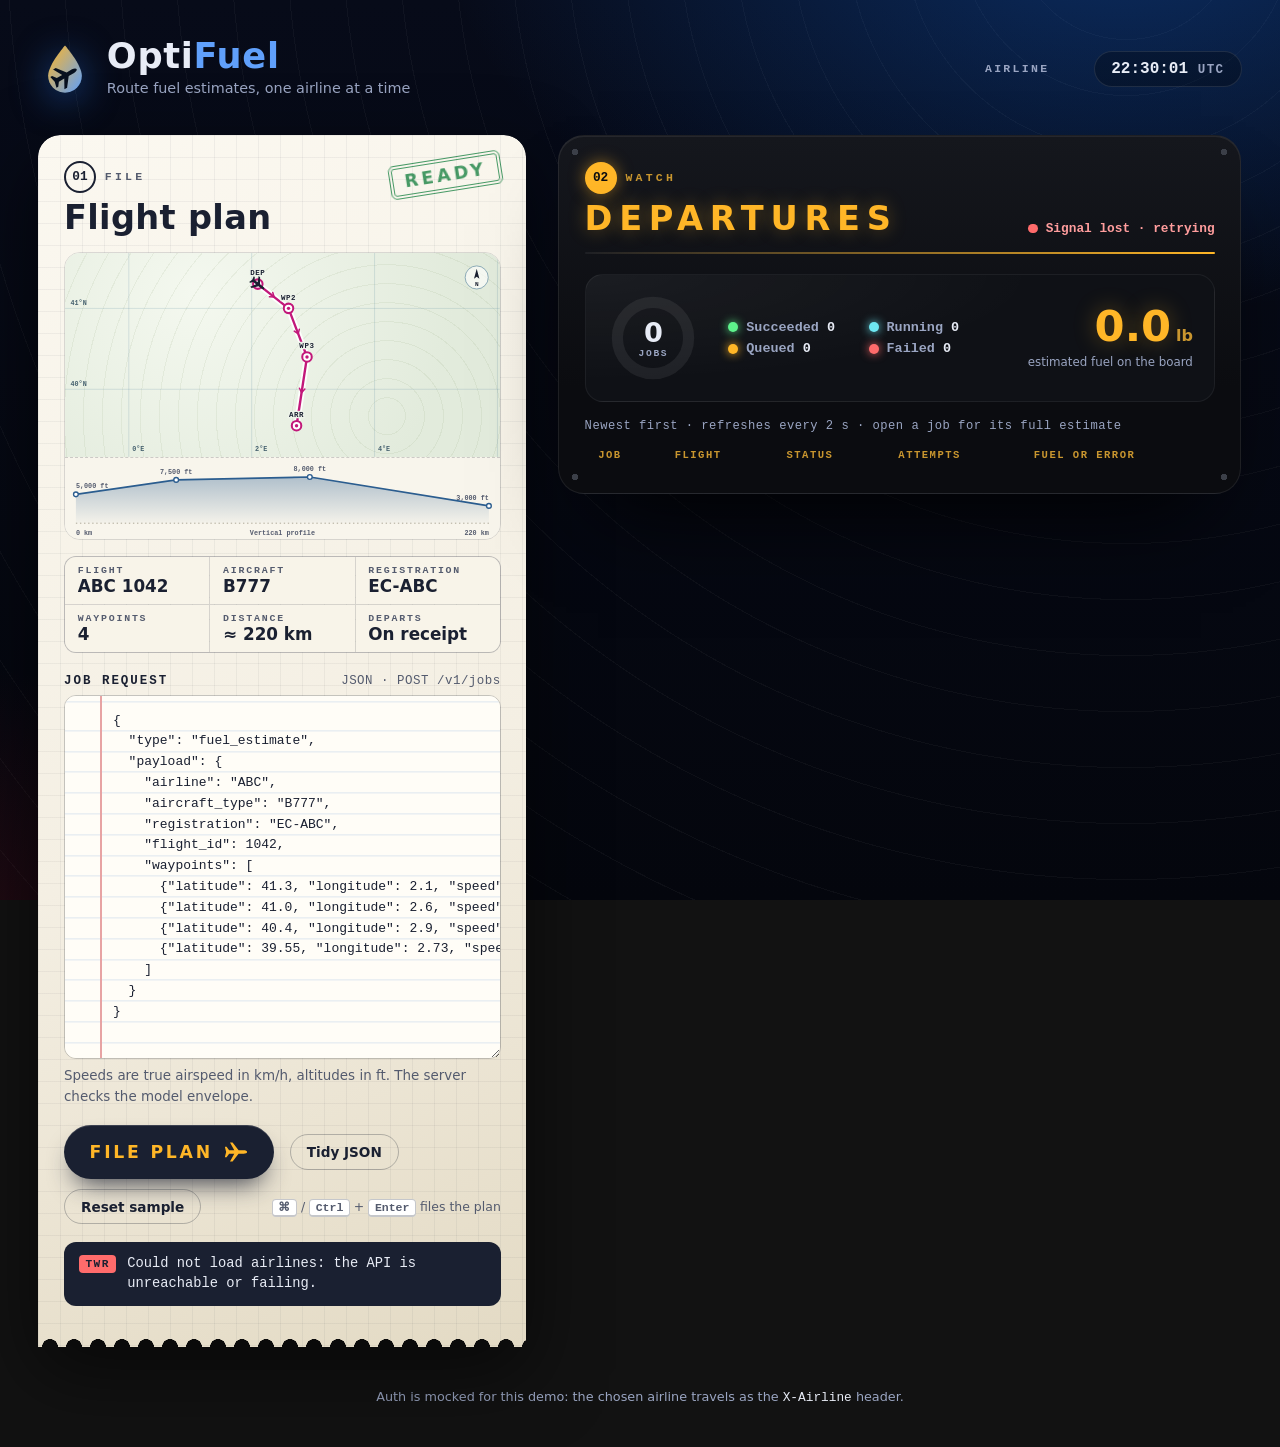
==== commit d5b90648: "refactor: split static page into html, css and js files" ====
--- a/src/optifuel/static/index.html
+++ b/src/optifuel/static/index.html
@@ -6,715 +6,8 @@
   <meta name="color-scheme" content="dark">
   <title>OptiFuel · Dispatch</title>
   <link rel="icon" href="data:image/svg+xml,%3Csvg xmlns='http://www.w3.org/2000/svg' viewBox='0 0 48 48'%3E%3Cpath d='M24 3C24 3 9 20 9 30a15 15 0 0 0 30 0C39 20 24 3 24 3Z' fill='%23ffb627'/%3E%3C/svg%3E">
-  <style>
-    /* Registered so the whole page can glide between airline colours. */
-    @property --hue { syntax: "<number>"; inherits: true; initial-value: 215; }
-
-    :root {
-      --accent: hsl(var(--hue) 95% 68%);
-      --accent-deep: hsl(var(--hue) 70% 30%);
-      --text: #e8ecf6;
-      --muted: #9aa5c2;
-      --paper: #f4efe3;
-      --paper-edge: #e3dac4;
-      --ink: #1a2031;
-      --ink-soft: #545b6e;
-      --chart: #c2187a; /* magenta: the route colour on real aeronautical charts */
-      --amber: #ffb627;
-      --queued: #ffb627;
-      --running: #6ee7f2;
-      --succeeded: #5ef38c;
-      --failed: #ff6b6b;
-      --display: "Avenir Next Condensed", "Roboto Condensed", "Arial Narrow", system-ui, sans-serif;
-      --mono: ui-monospace, "SF Mono", "JetBrains Mono", Menlo, Consolas, monospace;
-      transition: --hue 900ms ease;
-    }
-
-    * { box-sizing: border-box; }
-
-    body {
-      position: relative;
-      isolation: isolate;
-      margin: 0;
-      min-height: 100vh;
-      color: var(--text);
-      font: 15px/1.55 system-ui, -apple-system, "Segoe UI", Roboto, sans-serif;
-      background:
-        radial-gradient(1100px 620px at 88% -8%, hsl(var(--hue) 85% 45% / .38), transparent 62%),
-        radial-gradient(800px 520px at -8% 108%, hsl(calc(var(--hue) + 140) 70% 40% / .22), transparent 60%),
-        repeating-radial-gradient(circle at 88% -8%, transparent 0 55px, rgb(255 255 255 / .035) 55px 56px),
-        linear-gradient(180deg, #070b19, #04060d);
-      background-attachment: fixed;
-    }
-
-    /* Radar sweep around the range rings. */
-    body::before {
-      content: "";
-      position: fixed;
-      z-index: -1;
-      left: calc(88vw - 100vmax);
-      top: calc(-8vh - 100vmax);
-      width: 200vmax;
-      height: 200vmax;
-      border-radius: 50%;
-      background: conic-gradient(from 0deg, hsl(var(--hue) 90% 60% / .12), transparent 10%);
-      mask: radial-gradient(closest-side, #000 20%, transparent);
-      animation: sweep 16s linear infinite;
-      pointer-events: none;
-    }
-
-    @keyframes sweep { to { transform: rotate(1turn); } }
-
-    .sr-only {
-      position: absolute !important;
-      width: 1px;
-      height: 1px;
-      margin: -1px;
-      padding: 0;
-      overflow: hidden;
-      clip-path: inset(50%);
-      white-space: nowrap;
-      border: 0;
-    }
-
-    .shell { max-width: 1400px; margin: 0 auto; padding: clamp(1rem, 3vw, 2.5rem); }
-
-    /* ---------- Header ---------- */
-
-    .top { display: flex; flex-wrap: wrap; align-items: center; gap: 1.25rem 2rem; }
-    .brand { display: flex; align-items: center; gap: .9rem; margin-right: auto; }
-    .logo { width: 54px; height: 54px; filter: drop-shadow(0 6px 18px hsl(var(--hue) 90% 55% / .5)); }
-    h1 { margin: 0; font: 800 2.2rem/1 var(--display); letter-spacing: .02em; }
-    h1 span { color: var(--accent); }
-    .tagline { margin: .2rem 0 0; color: var(--muted); font-size: .9rem; }
-
-    .airlines { margin: 0; padding: 0; border: 0; }
-    .airlines legend {
-      float: left;
-      margin-right: .8rem;
-      padding: 0;
-      line-height: 2.6rem;
-      font: 700 .72rem/2.6rem var(--mono);
-      letter-spacing: .2em;
-      text-transform: uppercase;
-      color: var(--muted);
-    }
-    .tags { display: flex; flex-wrap: wrap; gap: .6rem; }
-    .tag {
-      position: relative;
-      display: inline-flex;
-      align-items: center;
-      gap: .55rem;
-      height: 2.6rem;
-      padding: 0 1.1rem 0 1.7rem;
-      border: 1px solid rgb(255 255 255 / .16);
-      border-radius: 6px 16px 16px 6px;
-      background: rgb(255 255 255 / .06);
-      font: 800 1rem var(--mono);
-      letter-spacing: .14em;
-      cursor: pointer;
-      transition: transform .25s, background .25s, color .25s, box-shadow .25s;
-    }
-    /* Punched hole of a luggage tag. */
-    .tag::before {
-      content: "";
-      position: absolute;
-      left: .65rem;
-      top: 50%;
-      width: .45rem;
-      height: .45rem;
-      margin-top: -.225rem;
-      border-radius: 50%;
-      background: #060914;
-      box-shadow: 0 0 0 2px hsl(var(--tag-hue) 90% 62%), 0 0 10px hsl(var(--tag-hue) 90% 62%);
-    }
-    .tag:hover { transform: translateY(-2px) rotate(-1.5deg); }
-    .tag:has(input:checked) {
-      border-color: transparent;
-      background: hsl(var(--tag-hue) 95% 68%);
-      color: #07101f;
-      transform: rotate(-2.5deg);
-      box-shadow: 0 12px 30px -8px hsl(var(--tag-hue) 90% 55% / .75);
-    }
-    .tag:has(input:checked)::before { box-shadow: 0 0 0 2px rgb(7 16 31 / .55); }
-    .tag:has(input:focus-visible) { outline: 3px solid #fff; outline-offset: 3px; }
-
-    .clock {
-      margin: 0;
-      padding: .5rem 1rem;
-      border: 1px solid rgb(255 255 255 / .1);
-      border-radius: 999px;
-      background: rgb(0 0 0 / .28);
-      color: var(--muted);
-      font: 600 1rem var(--mono);
-    }
-    .clock time { color: var(--text); font-variant-numeric: tabular-nums; }
-    .clock abbr { text-decoration: none; font-size: .78rem; letter-spacing: .12em; }
-
-    /* ---------- Layout ---------- */
-
-    main {
-      display: grid;
-      grid-template-columns: minmax(0, 5fr) minmax(0, 7fr);
-      gap: clamp(1rem, 2.5vw, 2.25rem);
-      align-items: start;
-      margin-top: 2.25rem;
-    }
-
-    .step {
-      display: flex;
-      align-items: center;
-      gap: .55rem;
-      margin: 0;
-      font: 800 .72rem var(--mono);
-      letter-spacing: .28em;
-      text-transform: uppercase;
-    }
-    .step-no {
-      display: inline-grid;
-      place-items: center;
-      width: 2rem;
-      height: 2rem;
-      border-radius: 50%;
-      font-size: .8rem;
-      letter-spacing: 0;
-    }
-
-    /* ---------- Flight plan sheet ---------- */
-
-    .sheet-wrap { filter: drop-shadow(0 28px 38px rgb(0 0 0 / .55)); }
-    .sheet {
-      position: relative;
-      padding: 1.6rem 1.6rem 2.6rem;
-      border-radius: 22px 22px 0 0;
-      color: var(--ink);
-      background:
-        linear-gradient(rgb(26 32 49 / .05) 1px, transparent 1px) 0 0 / 22px 22px,
-        linear-gradient(90deg, rgb(26 32 49 / .05) 1px, transparent 1px) 0 0 / 22px 22px,
-        linear-gradient(160deg, #fbf8f0, var(--paper) 55%, var(--paper-edge));
-      /* Perforated tear-off edge. */
-      mask: radial-gradient(circle 8px at 50% 100%, transparent 97%, #000 100%) 0 0 / 24px 100% repeat-x;
-    }
-    .sheet .step { color: var(--ink-soft); }
-    .sheet .step-no { border: 2px solid var(--ink); color: var(--ink); }
-    .sheet h2 { margin: .5rem 0 0; font: 800 2.1rem/1 var(--display); letter-spacing: .01em; }
-
-    .stamp {
-      position: absolute;
-      top: 1.4rem;
-      right: 1.5rem;
-      margin: 0;
-      padding: .2rem .7rem;
-      border: 4px double currentColor;
-      border-radius: 6px;
-      color: #1f8a4c;
-      font: 800 1.1rem var(--display);
-      letter-spacing: .2em;
-      text-transform: uppercase;
-      opacity: .82;
-      transform: rotate(-9deg);
-      mix-blend-mode: multiply;
-      transition: color .3s;
-    }
-    .stamp.bad { color: #c62f3a; }
-    .stamp.filed { color: var(--chart); animation: thump .45s cubic-bezier(.2, 1.6, .4, 1); }
-    @keyframes thump { from { opacity: 0; transform: rotate(-9deg) scale(1.9); } }
-
-    .chart {
-      margin: 1.1rem 0 0;
-      overflow: hidden;
-      border: 1px solid rgb(26 32 49 / .14);
-      border-radius: 16px;
-      box-shadow: inset 0 0 0 4px rgb(255 255 255 / .5);
-    }
-    #route {
-      display: block;
-      width: 100%;
-      height: auto;
-      background:
-        repeating-radial-gradient(circle at 74% 80%, transparent 0 18px, rgb(110 135 80 / .09) 18px 19px),
-        radial-gradient(circle at 30% 20%, #f4f8ef, #e2ebdc 75%);
-    }
-    #profile { display: block; width: 100%; height: auto; border-top: 1px dashed rgb(26 32 49 / .2); background: #f8f5ec; }
-
-    #route .grat line { stroke: #5f8aa0; stroke-opacity: .3; }
-    #route .grat text { fill: #46616f; font: 600 10px var(--mono); }
-    #route .halo { fill: none; stroke: #fff; stroke-opacity: .9; stroke-width: 9; stroke-linecap: round; stroke-linejoin: round; }
-    #route .leg { fill: none; stroke: var(--chart); stroke-width: 3.5; stroke-linecap: round; stroke-linejoin: round; }
-    #route .leg.draw { stroke-dasharray: 1 1; stroke-dashoffset: 1; animation: draw 1.6s cubic-bezier(.6, 0, .2, 1) forwards; }
-    @keyframes draw { to { stroke-dashoffset: 0; } }
-    #route .chev { fill: none; stroke: var(--chart); stroke-width: 2.2; stroke-linecap: round; stroke-linejoin: round; }
-    #route .wp circle { fill: #fff; stroke: var(--chart); stroke-width: 3; }
-    #route .wp .dot { fill: var(--chart); stroke: none; }
-    #route .wp text {
-      fill: var(--ink);
-      font: 800 11px var(--mono);
-      letter-spacing: .08em;
-      paint-order: stroke;
-      stroke: #eef3ea;
-      stroke-width: 4px;
-    }
-    #route .plane { fill: var(--ink); }
-    #route .rose circle { fill: rgb(255 255 255 / .65); stroke: #5f8aa0; }
-    #route .rose path { fill: var(--ink); }
-    #route .rose text { fill: var(--ink); font: 800 9px var(--mono); }
-    #route .placeholder { fill: #5d6e78; font: 600 14px var(--mono); }
-    #profile .ground { stroke: #8a8470; stroke-dasharray: 2 4; }
-    #profile .alt-line { fill: none; stroke: #2b5d8f; stroke-width: 2.5; stroke-linejoin: round; }
-    #profile circle { fill: #fff; stroke: #2b5d8f; stroke-width: 2; }
-    #profile text { fill: var(--ink-soft); font: 600 10px var(--mono); }
-
-    .summary {
-      display: grid;
-      grid-template-columns: repeat(3, minmax(0, 1fr));
-      gap: 1px;
-      margin: 1rem 0 0;
-      overflow: hidden;
-      border: 1px solid rgb(26 32 49 / .14);
-      border-radius: 12px;
-      background: rgb(26 32 49 / .14);
-    }
-    .summary div { padding: .5rem .8rem; background: #f8f4e9; }
-    .summary dt { font: 700 .62rem var(--mono); letter-spacing: .18em; text-transform: uppercase; color: var(--ink-soft); }
-    .summary dd { margin: 0; overflow: hidden; font: 800 1.05rem var(--display); white-space: nowrap; text-overflow: ellipsis; }
-
-    .field-label {
-      display: flex;
-      justify-content: space-between;
-      align-items: baseline;
-      gap: 1rem;
-      margin-top: 1.3rem;
-      font: 800 .78rem var(--mono);
-      letter-spacing: .16em;
-      text-transform: uppercase;
-    }
-    .field-label span { color: var(--ink-soft); font-weight: 500; letter-spacing: .04em; text-transform: none; }
-
-    /* Ruled printout paper with a margin line; lines scroll with the text. */
-    textarea {
-      display: block;
-      width: 100%;
-      min-height: 16rem;
-      margin-top: .45rem;
-      padding: .9rem 1rem .9rem 3rem;
-      resize: vertical;
-      border: 1px solid rgb(26 32 49 / .22);
-      border-radius: 12px;
-      color: var(--ink);
-      font: 13px/1.6 var(--mono);
-      background:
-        linear-gradient(90deg, transparent 2.2rem, #e7a3a3 2.2rem 2.3rem, transparent 2.3rem),
-        repeating-linear-gradient(#fffdf7 0 calc(1.6em - 1px), #dde6ef calc(1.6em - 1px) 1.6em) 0 .9rem;
-      background-attachment: local;
-    }
-    textarea:focus-visible { outline: 3px solid var(--accent-deep); outline-offset: 2px; }
-
-    .note { min-height: 1.4em; margin: .45rem 0 0; color: var(--ink-soft); font-size: .84rem; }
-    .note.bad { color: #a8221b; font-weight: 600; }
-
-    .actions { display: flex; flex-wrap: wrap; align-items: center; gap: .6rem 1rem; margin-top: 1.1rem; }
-    .file {
-      display: inline-flex;
-      align-items: center;
-      gap: .7rem;
-      padding: 1rem 1.6rem;
-      overflow: hidden;
-      border: 0;
-      border-radius: 999px;
-      background: var(--ink);
-      color: var(--amber);
-      font: 800 1.08rem var(--display);
-      letter-spacing: .16em;
-      text-transform: uppercase;
-      cursor: pointer;
-      box-shadow: 0 14px 26px -10px rgb(26 32 49 / .85), inset 0 1px 0 rgb(255 255 255 / .15);
-      transition: transform .2s, box-shadow .2s;
-    }
-    .file svg { width: 24px; height: 22px; fill: currentColor; transition: transform .45s cubic-bezier(.5, -.4, .3, 1.4); }
-    .file:hover { box-shadow: 0 18px 30px -10px rgb(26 32 49 / .9), 0 0 0 4px rgb(255 182 39 / .25); }
-    .file:hover svg { transform: translateX(6px) rotate(-12deg); }
-    .file:active { transform: translateY(1px) scale(.98); }
-    .file[aria-disabled="true"] { cursor: progress; opacity: .8; }
-    .file[aria-disabled="true"] svg { animation: takeoff .9s ease-in infinite; }
-    @keyframes takeoff { to { opacity: 0; transform: translate(40px, -18px) rotate(-25deg); } }
-    .ghost {
-      padding: .55rem 1rem;
-      border: 1px solid rgb(26 32 49 / .28);
-      border-radius: 999px;
-      background: none;
-      color: var(--ink);
-      font: 600 .85rem system-ui, sans-serif;
-      cursor: pointer;
-    }
-    .ghost:hover { background: rgb(26 32 49 / .07); }
-    .file:focus-visible, .ghost:focus-visible { outline: 3px solid var(--accent-deep); outline-offset: 3px; }
-    .hint { margin: 0 0 0 auto; color: var(--ink-soft); font-size: .78rem; }
-    kbd {
-      padding: .05rem .35rem;
-      border: 1px solid rgb(26 32 49 / .25);
-      border-bottom-width: 2px;
-      border-radius: 4px;
-      background: #fff;
-      font: 600 .72rem var(--mono);
-    }
-
-    .radio {
-      display: flex;
-      align-items: flex-start;
-      gap: .7rem;
-      margin: 1.1rem 0 0;
-      padding: .75rem .95rem;
-      border-radius: 12px;
-      background: var(--ink);
-      color: #e8ecf6;
-      font: 500 .86rem/1.45 var(--mono);
-    }
-    .radio-tag {
-      flex: none;
-      margin-top: .05rem;
-      padding: .05rem .4rem;
-      border-radius: 4px;
-      background: var(--amber);
-      color: var(--ink);
-      font-size: .7rem;
-      font-weight: 800;
-      letter-spacing: .12em;
-    }
-    .radio.ok .radio-tag { background: var(--succeeded); }
-    .radio.err .radio-tag { background: var(--failed); }
-
-    /* ---------- Departures board ---------- */
-
-    .board {
-      position: sticky;
-      top: 1.5rem;
-      padding: 1.6rem;
-      overflow: hidden;
-      border: 1px solid rgb(255 255 255 / .08);
-      border-radius: 26px;
-      background: linear-gradient(180deg, #15171d, #0b0c10 70%);
-      box-shadow: 0 50px 90px -40px #000, inset 0 1px 0 rgb(255 255 255 / .07);
-      container: board / inline-size;
-    }
-    /* Panel bolts. */
-    .board::before {
-      content: "";
-      position: absolute;
-      inset: .7rem;
-      background:
-        radial-gradient(circle, #3b3f48 0 3px, transparent 3.5px) 0 0 / 10px 10px no-repeat,
-        radial-gradient(circle, #3b3f48 0 3px, transparent 3.5px) 100% 0 / 10px 10px no-repeat,
-        radial-gradient(circle, #3b3f48 0 3px, transparent 3.5px) 0 100% / 10px 10px no-repeat,
-        radial-gradient(circle, #3b3f48 0 3px, transparent 3.5px) 100% 100% / 10px 10px no-repeat;
-      pointer-events: none;
-    }
-    .board-head { display: flex; flex-wrap: wrap; justify-content: space-between; align-items: flex-end; gap: 1rem; }
-    .board .step { color: #c9962f; }
-    .board .step-no { background: var(--amber); color: #0b0c10; box-shadow: 0 0 16px rgb(255 182 39 / .5); }
-    .board h2 {
-      margin: .55rem 0 0;
-      color: var(--amber);
-      font: 800 2.1rem/1 var(--display);
-      letter-spacing: .2em;
-      text-transform: uppercase;
-      text-shadow: 0 0 18px rgb(255 182 39 / .35);
-    }
-    .board-airline {
-      display: inline-block;
-      margin-left: .35rem;
-      padding: .1rem .5rem;
-      border-radius: 6px;
-      background: var(--accent);
-      color: #07101f;
-      font-size: .85em;
-      letter-spacing: .12em;
-      text-shadow: none;
-      vertical-align: .1em;
-    }
-    .board-airline:empty { display: none; }
-
-    .link { display: flex; align-items: center; gap: .5rem; margin: 0; color: var(--muted); font: 600 .8rem var(--mono); }
-    .link-dot { width: .6rem; height: .6rem; border-radius: 50%; background: var(--succeeded); animation: ping 2s infinite; }
-    .link.lost .link-dot { background: var(--failed); animation: none; }
-    .link.lost { color: #ff9d9d; }
-    @keyframes ping {
-      0% { box-shadow: 0 0 0 0 rgb(94 243 140 / .6); }
-      70%, 100% { box-shadow: 0 0 0 9px rgb(94 243 140 / 0); }
-    }
-
-    .poll { height: 2px; margin-top: 1rem; overflow: hidden; border-radius: 2px; background: rgb(255 255 255 / .06); }
-    .poll span {
-      display: block;
-      height: 100%;
-      background: linear-gradient(90deg, transparent, var(--amber));
-      transform-origin: left;
-      animation: poll 2s linear forwards;
-    }
-    @keyframes poll { from { transform: scaleX(0); } }
-
-    .gauges {
-      display: grid;
-      grid-template-columns: auto 1fr auto;
-      align-items: center;
-      gap: 1.25rem 1.75rem;
-      margin: 1.25rem 0 .25rem;
-      padding: 1rem 1.3rem;
-      border: 1px solid rgb(255 255 255 / .06);
-      border-radius: 18px;
-      background: radial-gradient(120% 140% at 0 0, rgb(255 255 255 / .05), transparent 60%), #0f1116;
-    }
-    .donut { position: relative; width: 94px; height: 94px; }
-    .donut svg { width: 100%; height: 100%; transform: rotate(-90deg); }
-    .donut circle { fill: none; stroke-width: 5; transition: stroke-dasharray .8s ease, stroke-dashoffset .8s ease; }
-    .donut .track { stroke: rgb(255 255 255 / .07); }
-    .donut-total { position: absolute; inset: 0; display: grid; place-content: center; text-align: center; line-height: 1; }
-    .donut-total b { font: 800 1.7rem var(--display); }
-    .donut-total span { color: var(--muted); font: 600 .6rem var(--mono); letter-spacing: .18em; text-transform: uppercase; }
-
-    .legend {
-      display: grid;
-      grid-template-columns: repeat(2, max-content);
-      gap: .4rem 1.6rem;
-      margin: 0;
-      padding: 0;
-      list-style: none;
-      color: var(--muted);
-      font: 600 .84rem var(--mono);
-    }
-    .legend li { display: flex; align-items: center; gap: .5rem; }
-    .legend b { min-width: 2ch; color: var(--text); font-variant-numeric: tabular-nums; }
-
-    .fuel-total { margin: 0; text-align: right; }
-    #fuel-total {
-      color: var(--amber);
-      font: 800 2.7rem/1 var(--display);
-      font-variant-numeric: tabular-nums;
-      text-shadow: 0 0 22px rgb(255 182 39 / .35);
-    }
-    .fuel-total .unit { margin-left: .3rem; color: #c9962f; font: 700 1rem var(--display); }
-    .fuel-total .caption { display: block; margin-top: .3rem; color: var(--muted); font-size: .74rem; }
-
-    [data-status="queued"] { --c: var(--queued); }
-    [data-status="running"] { --c: var(--running); }
-    [data-status="succeeded"] { --c: var(--succeeded); }
-    [data-status="failed"] { --c: var(--failed); }
-
-    .lamp { flex: none; display: inline-block; width: .62rem; height: .62rem; border-radius: 50%; background: var(--c); box-shadow: 0 0 10px var(--c); }
-    [data-status="queued"] .lamp { animation: blink 1.2s steps(2, jump-none) infinite; }
-    [data-status="running"] .lamp { animation: glowpulse .8s ease-in-out infinite alternate; }
-    @keyframes blink { 50% { opacity: .25; } }
-    @keyframes glowpulse { to { box-shadow: 0 0 2px var(--c); transform: scale(.8); } }
-
-    .table-wrap { overflow-x: auto; }
-    table { width: 100%; border-collapse: separate; border-spacing: 0 .45rem; font-family: var(--mono); }
-    caption { padding-top: .7rem; caption-side: top; color: var(--muted); font-size: .76rem; text-align: left; letter-spacing: .04em; }
-    thead th {
-      padding: .35rem .85rem 0;
-      color: #c9962f;
-      font: 700 .66rem var(--mono);
-      letter-spacing: .14em;
-      text-align: left;
-      text-transform: uppercase;
-    }
-    tbody tr { background: #16181e; transition: background .2s; }
-    tbody tr:hover { background: #1c1f27; }
-    tbody th, tbody td {
-      padding: .72rem .75rem;
-      border-top: 1px solid rgb(255 255 255 / .04);
-      border-bottom: 1px solid rgb(0 0 0 / .6);
-      text-align: left;
-      vertical-align: middle;
-      font-weight: 400;
-    }
-    tbody tr > :first-child { border-radius: 12px 0 0 12px; box-shadow: inset 3px 0 0 var(--c, transparent); }
-    tbody tr > :last-child { border-radius: 0 12px 12px 0; }
-    tbody tr { animation: arrive .6s calc(var(--row, 0) * 45ms) cubic-bezier(.2, .9, .3, 1.2) both; }
-    tbody tr.fresh { animation: arrive .6s cubic-bezier(.2, .9, .3, 1.2) both, fresh 2.6s ease-out; }
-    @keyframes arrive { from { opacity: 0; transform: translateY(-10px); } }
-    @keyframes fresh { 0%, 35% { background: hsl(var(--hue) 55% 24%); } }
-
-    .job-btn {
-      padding: .15rem .35rem;
-      border: 0;
-      border-radius: 6px;
-      background: none;
-      color: var(--text);
-      font: 800 1rem var(--mono);
-      cursor: pointer;
-    }
-    .job-btn .hash { color: #c9962f; }
-    .job-btn:hover { color: var(--amber); text-decoration: underline; text-underline-offset: 3px; }
-    .job-btn:focus-visible { outline: 2px solid var(--amber); outline-offset: 2px; }
-    .carrier { color: var(--muted); }
-    tbody td:nth-child(2) { white-space: nowrap; }
-    .attempts { font-variant-numeric: tabular-nums; }
-
-    .status { display: inline-flex; align-items: center; gap: .6rem; }
-    .st-text {
-      position: absolute;
-      width: 1px;
-      height: 1px;
-      overflow: hidden;
-      clip-path: inset(50%);
-      white-space: nowrap;
-    }
-    .flaps { display: inline-flex; gap: 2px; perspective: 300px; }
-    .flaps span {
-      position: relative;
-      display: inline-grid;
-      place-items: center;
-      width: 1em;
-      height: 1.5em;
-      border-radius: 3px;
-      background: linear-gradient(180deg, #2b2e35 0 49%, #202228 51% 100%);
-      color: var(--c);
-      font: 700 .88rem var(--mono);
-      box-shadow: inset 0 -1px 0 #000, 0 1px 0 rgb(255 255 255 / .05);
-      animation: flap .55s calc(var(--i) * 45ms) cubic-bezier(.3, 1.5, .5, 1) both;
-    }
-    .flaps span::after { content: ""; position: absolute; inset: 50% 0 auto; height: 1px; background: rgb(0 0 0 / .7); }
-    @keyframes flap {
-      0% { color: transparent; transform: rotateX(-90deg); }
-      55% { transform: rotateX(20deg); }
-    }
-
-    .fuel b { color: var(--amber); font: 800 1.2rem var(--display); letter-spacing: .03em; }
-    .fuel small { margin-left: .25rem; color: var(--muted); }
-    .job-error { display: block; max-width: 20ch; overflow: hidden; color: #ffa3a3; font-size: .8rem; white-space: nowrap; text-overflow: ellipsis; }
-    .pending {
-      color: transparent;
-      font-size: .8rem;
-      background: linear-gradient(90deg, var(--muted) 30%, #fff 50%, var(--muted) 70%) 0 0 / 300% 100%;
-      background-clip: text;
-      animation: shimmer 1.8s linear infinite;
-    }
-    @keyframes shimmer { from { background-position: 100% 0; } to { background-position: 0 0; } }
-
-    .empty {
-      margin: 1rem 0 .4rem;
-      padding: 2.4rem 1rem;
-      border: 1px dashed rgb(255 255 255 / .14);
-      border-radius: 16px;
-      color: var(--muted);
-      text-align: center;
-    }
-    .empty strong {
-      display: block;
-      margin-bottom: .3rem;
-      color: var(--amber);
-      font: 800 1.35rem var(--display);
-      letter-spacing: .22em;
-      text-transform: uppercase;
-    }
-
-    /* ---------- Boarding pass dialog ---------- */
-
-    dialog { width: 100%; max-width: min(780px, calc(100vw - 2rem)); padding: 0; border: 0; background: transparent; color: var(--ink); }
-    dialog::backdrop { background: rgb(4 6 13 / .66); backdrop-filter: blur(6px); }
-    dialog[open] .pass { animation: pass-in .5s cubic-bezier(.2, 1.2, .3, 1); }
-    @keyframes pass-in { from { opacity: 0; transform: translateY(30px) rotate(-2deg); } }
-    .pass {
-      display: grid;
-      grid-template-columns: 1fr 220px;
-      overflow: hidden;
-      border-radius: 22px;
-      background: var(--paper);
-      /* Tear-line notches, top and bottom. */
-      mask:
-        radial-gradient(circle 14px at calc(100% - 220px) 0, transparent 97%, #000),
-        radial-gradient(circle 14px at calc(100% - 220px) 100%, transparent 97%, #000);
-      mask-composite: intersect;
-    }
-    .pass-main { padding: 1.7rem 1.9rem; }
-    .pass-kicker, .pass-label, .pass-grid dt {
-      display: block;
-      margin: 0;
-      color: var(--ink-soft);
-      font: 700 .64rem var(--mono);
-      letter-spacing: .2em;
-      text-transform: uppercase;
-    }
-    .pass h2 { margin: .3rem 0 0; font: 800 2.3rem/1 var(--display); }
-    .pass-route { display: flex; align-items: center; gap: 1rem; padding: 1.1rem 0; border-bottom: 1px dashed rgb(26 32 49 / .25); }
-    .pass-route strong { display: block; font: 800 2.5rem/1 var(--display); letter-spacing: .05em; }
-    .pass-route svg { flex: 1; height: 26px; fill: var(--ink); stroke: var(--ink); }
-    .pass-grid { display: grid; grid-template-columns: repeat(3, minmax(0, 1fr)); gap: 1rem 1.2rem; margin: 1.1rem 0 0; }
-    .pass-grid dd { margin: .1rem 0 0; font: 700 .95rem var(--mono); }
-    .pass-grid dd.status { display: flex; }
-    .pass-grid .lamp { box-shadow: none; outline: 2px solid rgb(26 32 49 / .2); }
-    .pass-error {
-      margin: 1.1rem 0 0;
-      padding: .75rem .95rem;
-      border-radius: 10px;
-      background: #fde6e6;
-      color: #8f1d1d;
-      font: 600 .84rem var(--mono);
-      overflow-wrap: anywhere;
-    }
-    .pass-stub {
-      display: flex;
-      flex-direction: column;
-      gap: .35rem;
-      padding: 1.7rem 1.5rem;
-      border-left: 2px dashed rgb(26 32 49 / .35);
-      background: linear-gradient(180deg, var(--accent), hsl(var(--hue) 80% 58%));
-      color: #07101f;
-    }
-    .pass-stub .pass-label { color: #07101f; opacity: .75; }
-    .pass-fuel { margin: 0; font: 800 2.9rem/1 var(--display); }
-    .pass-fuel small { margin-left: .25rem; font-size: 1rem; }
-    .barcode { width: 100%; height: 60px; margin-top: auto; fill: #07101f; }
-    .pass-stub .ghost { border-color: rgb(7 16 31 / .45); color: #07101f; }
-    .pass-stub .ghost:focus-visible { outline-color: #07101f; }
-
-    .foot { margin-top: 2.5rem; color: var(--muted); font-size: .8rem; text-align: center; }
-    .foot code { color: var(--text); font-family: var(--mono); }
-
-    /* ---------- Responsive + motion ---------- */
-
-    @media (max-width: 980px) {
-      main { grid-template-columns: 1fr; }
-    }
-    /* Split-flap tiles need the room; narrow boards show the status as plain text. */
-    @container board (max-width: 620px) {
-      .flaps { display: none; }
-      .st-text { position: static; width: auto; height: auto; clip-path: none; color: var(--c); font-weight: 700; letter-spacing: .08em; text-transform: uppercase; }
-    }
-    @container board (max-width: 520px) {
-      .gauges { grid-template-columns: auto 1fr; padding: .9rem; }
-      .legend { grid-template-columns: max-content; }
-      .fuel-total { grid-column: 1 / -1; text-align: left; }
-      /* Rows become two-line cards; the header row stays for screen readers only. */
-      table, tbody, caption { display: block; }
-      thead { position: absolute; width: 1px; height: 1px; overflow: hidden; clip-path: inset(50%); }
-      tbody tr {
-        display: grid;
-        grid-template-columns: auto 1fr auto;
-        align-items: center;
-        margin-top: .5rem;
-        padding: .3rem .2rem;
-        border-radius: 12px;
-        box-shadow: inset 3px 0 0 var(--c, transparent);
-      }
-      tbody th, tbody td { padding: .35rem .6rem; border: 0; }
-      tbody tr > :first-child, tbody tr > :last-child { border-radius: 0; box-shadow: none; }
-      tbody td.attempts { grid-column: 1 / 3; color: var(--muted); font-size: .8rem; }
-      tbody td.attempts::before { content: "Attempts "; }
-      tbody td:last-child { text-align: right; }
-      .st-text { font-size: .74rem; }
-    }
-    @media (max-width: 720px) {
-      .board, .sheet { padding-inline: 1.1rem; }
-      .summary { grid-template-columns: repeat(2, minmax(0, 1fr)); }
-      .hint { display: none; }
-      .pass { grid-template-columns: 1fr; mask: none; }
-      .pass-stub { border-top: 2px dashed rgb(26 32 49 / .35); border-left: 0; }
-      .pass-grid { grid-template-columns: repeat(2, minmax(0, 1fr)); }
-    }
-    @media (prefers-reduced-motion: reduce) {
-      *, *::before, *::after { animation: none !important; transition: none !important; }
-    }
-  </style>
+  <link rel="stylesheet" href="style.css">
+  <script src="app.js" defer></script>
 </head>
 <body>
   <svg width="0" height="0" style="position: absolute" aria-hidden="true">
@@ -895,563 +188,5 @@
       </div>
     </article>
   </dialog>
-
-  <script>
-    const $ = (id) => document.getElementById(id);
-    const form = $("submit-form");
-    const plan = $("plan");
-    const board = $("jobs");
-    const pass = $("pass");
-    const SAMPLE = plan.value;
-    const SVG = "http://www.w3.org/2000/svg";
-    const RAD = Math.PI / 180;
-    const STATUSES = ["succeeded", "running", "queued", "failed"];
-    const reduceMotion = matchMedia("(prefers-reduced-motion: reduce)").matches;
-    const rows = new Map();
-    let current = "";
-    let highlight = null;
-    let openJob = null;
-    let filing = false;
-
-    // Auth is mocked (ARCHITECTURE.md D9): the selected airline is the caller's identity.
-    const api = (path, init = {}) =>
-      fetch(path, { ...init, headers: { ...init.headers, "X-Airline": current } });
-
-    // Every value from the server or the textarea goes in as text, never markup.
-    function tag(name, className, text) {
-      const node = document.createElement(name);
-      if (className) node.className = className;
-      if (text != null) node.textContent = text;
-      return node;
-    }
-    function svg(name, attrs, parent, text) {
-      const node = document.createElementNS(SVG, name);
-      for (const [key, value] of Object.entries(attrs)) node.setAttribute(key, value);
-      if (text != null) node.textContent = text;
-      parent.appendChild(node);
-      return node;
-    }
-
-    const num = (n, digits = 0) =>
-      n.toLocaleString("en-US", { minimumFractionDigits: digits, maximumFractionDigits: digits });
-    const hueOf = (code) => [...code].reduce((h, c) => (h * 31 + c.charCodeAt(0)) % 360, 7);
-    const hms = (date) => date.toISOString().slice(11, 19);
-    function when(iso) {
-      if (!iso) return "—";
-      const date = new Date(iso);
-      if (Number.isNaN(date.getTime())) return String(iso);
-      return `${date.toISOString().slice(5, 10)} ${hms(date)}Z`;
-    }
-    function airTime(hours) {
-      const minutes = Math.round(hours * 60);
-      return `${Math.floor(minutes / 60)} h ${String(minutes % 60).padStart(2, "0")} min`;
-    }
-    function km(a, b) {
-      const dLat = (b.latitude - a.latitude) * RAD;
-      const dLon = (b.longitude - a.longitude) * RAD;
-      const h = Math.sin(dLat / 2) ** 2 +
-        Math.cos(a.latitude * RAD) * Math.cos(b.latitude * RAD) * Math.sin(dLon / 2) ** 2;
-      return 2 * 6371 * Math.asin(Math.sqrt(h));
-    }
-    // Inline each waypoint object, like the sample. JSON strings hold no raw newlines, so only
-    // whitespace between tokens changes.
-    const tidy = (body) =>
-      JSON.stringify(body, null, 2).replace(
-        /\{\n\s+([^{}[\]]*?)\n\s*\}/g,
-        (_, inner) => `{${inner.replace(/\n\s+/g, " ")}}`,
-      );
-    function readPlan() {
-      try {
-        return { body: JSON.parse(plan.value) };
-      } catch (error) {
-        return { error };
-      }
-    }
-
-    function say(text, kind = "") {
-      $("message-text").textContent = text;
-      $("message").className = `radio ${kind}`;
-    }
-    function setStamp(state) {
-      const stamp = $("stamp");
-      stamp.className = `stamp ${state}`;
-      stamp.textContent = { ready: "Ready", bad: "Check JSON", filed: "Filed" }[state];
-    }
-    function setLink(live) {
-      $("link").classList.toggle("lost", !live);
-      $("link-text").textContent = live ? `Live · synced ${hms(new Date())}Z` : "Signal lost · retrying";
-    }
-    function restartPoll() {
-      const bar = $("poll");
-      bar.style.animation = "none";
-      void bar.offsetWidth;
-      bar.style.animation = "";
-    }
-
-    // ---------- Plan preview ----------
-
-    function preview(animate = false) {
-      const note = $("plan-note");
-      const { body, error } = readPlan();
-      if (error) {
-        setStamp("bad");
-        note.className = "note bad";
-        note.textContent = `Not valid JSON yet: ${error.message}`;
-        return;
-      }
-      const payload = body?.payload ?? {};
-      const points = (Array.isArray(payload.waypoints) ? payload.waypoints : []).filter(
-        (w) => Number.isFinite(w?.latitude) && Number.isFinite(w?.longitude),
-      );
-      const legs = points.slice(1).map((w, i) => km(points[i], w));
-      const distance = legs.reduce((a, b) => a + b, 0);
-
-      setStamp("ready");
-      note.className = "note";
-      note.textContent = points.length < 2
-        ? "Add at least two waypoints to draw the route."
-        : "Speeds are true airspeed in km/h, altitudes in ft. The server checks the model envelope.";
-      $("s-flight").textContent = `${payload.airline ?? "—"} ${payload.flight_id ?? ""}`.trim();
-      $("s-aircraft").textContent = payload.aircraft_type ?? "—";
-      $("s-registration").textContent = payload.registration ?? "—";
-      $("s-waypoints").textContent = points.length;
-      $("s-distance").textContent = points.length > 1 ? `≈ ${num(distance)} km` : "—";
-      $("s-departs").textContent = payload.departure_time ? when(payload.departure_time) : "On receipt";
-      drawRoute(points, distance, animate);
-      drawProfile(points, legs);
-    }
-
-    function drawRoute(points, distance, animate) {
-      const map = $("route");
-      const W = 640;
-      const H = 300;
-      map.replaceChildren();
-      if (points.length < 2) {
-        svg("text", { x: W / 2, y: H / 2, class: "placeholder", "text-anchor": "middle" }, map, "The route draws itself here");
-        map.setAttribute("aria-label", "Route map: not enough waypoints");
-        return;
-      }
-      map.setAttribute("aria-label", `Route map: ${points.length} waypoints, about ${num(distance)} km`);
-
-      // Equirectangular projection around the route's mean latitude.
-      const kx = Math.max(0.05, Math.cos((points.reduce((s, w) => s + w.latitude, 0) / points.length) * RAD));
-      const xs = points.map((w) => w.longitude * kx);
-      const ys = points.map((w) => -w.latitude);
-      const [x0, x1, y0, y1] = [Math.min(...xs), Math.max(...xs), Math.min(...ys), Math.max(...ys)];
-      const pad = Math.max(x1 - x0, y1 - y0, 0.2) * 0.22;
-      const scale = Math.min(W / (x1 - x0 + 2 * pad), H / (y1 - y0 + 2 * pad));
-      const mx = (x0 + x1) / 2;
-      const my = (y0 + y1) / 2;
-      const px = (lon) => W / 2 + (lon * kx - mx) * scale;
-      const py = (lat) => H / 2 + (-lat - my) * scale;
-
-      const steps = [0.01, 0.02, 0.05, 0.1, 0.2, 0.25, 0.5, 1, 2, 5, 10, 15, 30];
-      const pick = (range, lines) => steps.find((s) => range / s <= lines) ?? 30;
-      const deg = (v, step, pos, neg) =>
-        `${Math.abs(v).toFixed(step < 0.1 ? 2 : step < 1 ? 1 : 0)}°${v >= 0 ? pos : neg}`;
-      const latTop = -(my - H / 2 / scale);
-      const latBottom = -(my + H / 2 / scale);
-      const lonLeft = (mx - W / 2 / scale) / kx;
-      const lonRight = (mx + W / 2 / scale) / kx;
-      const grat = svg("g", { class: "grat" }, map);
-      const latStep = pick(latTop - latBottom, 5);
-      for (let i = Math.ceil(latBottom / latStep); i * latStep <= latTop; i++) {
-        const y = py(i * latStep);
-        svg("line", { x1: 0, x2: W, y1: y, y2: y }, grat);
-        svg("text", { x: 8, y: y - 5 }, grat, deg(i * latStep, latStep, "N", "S"));
-      }
-      const lonStep = pick(lonRight - lonLeft, 7);
-      for (let i = Math.ceil(lonLeft / lonStep); i * lonStep <= lonRight; i++) {
-        const x = px(i * lonStep);
-        svg("line", { x1: x, x2: x, y1: 0, y2: H }, grat);
-        svg("text", { x: x + 5, y: H - 8 }, grat, deg(i * lonStep, lonStep, "E", "W"));
-      }
-
-      const rose = svg("g", { class: "rose", transform: `translate(${W - 34} 36)` }, map);
-      svg("circle", { r: 17 }, rose);
-      svg("path", { d: "M0 -13 L4 2 L0 -1 L-4 2 Z" }, rose);
-      svg("text", { y: 12, "text-anchor": "middle" }, rose, "N");
-
-      const at = points.map((w) => [px(w.longitude), py(w.latitude)]);
-      const d = at.map(([x, y], i) => `${i ? "L" : "M"}${x.toFixed(1)} ${y.toFixed(1)}`).join(" ");
-      svg("path", { d, class: "halo" }, map);
-      svg("path", { d, id: "route-line", class: animate && !reduceMotion ? "leg draw" : "leg", pathLength: 1 }, map);
-      for (let i = 1; i < at.length; i++) {
-        const [ax, ay] = at[i - 1];
-        const [bx, by] = at[i];
-        const angle = Math.atan2(by - ay, bx - ax) / RAD;
-        svg("path", { d: "M-4 -4 L2 0 L-4 4", class: "chev", transform: `translate(${(ax + bx) / 2} ${(ay + by) / 2}) rotate(${angle})` }, map);
-      }
-
-      points.forEach((w, i) => {
-        const g = svg("g", { class: "wp", transform: `translate(${at[i][0].toFixed(1)} ${at[i][1].toFixed(1)})` }, map);
-        svg("title", {}, g, `Waypoint ${i + 1}: ${w.latitude}, ${w.longitude} · ${w.speed} km/h · ${w.altitude} ft`);
-        svg("circle", { r: 7 }, g);
-        svg("circle", { r: 2.5, class: "dot" }, g);
-        const label = i === 0 ? "DEP" : i === points.length - 1 ? "ARR" : `WP${i + 1}`;
-        svg("text", { y: -13, "text-anchor": "middle" }, g, label);
-      });
-
-      const plane = svg("g", { class: "plane" }, map);
-      svg("use", { href: "#plane", x: -13, y: -11, width: 26, height: 22 }, plane);
-      if (reduceMotion) {
-        const [[ax, ay], [bx, by]] = at.slice(-2);
-        plane.setAttribute("transform", `translate(${bx} ${by}) rotate(${Math.atan2(by - ay, bx - ax) / RAD})`);
-      } else {
-        const motion = svg("animateMotion", { dur: `${Math.min(14, 5 + points.length)}s`, repeatCount: "indefinite", rotate: "auto" }, plane);
-        svg("mpath", { href: "#route-line" }, motion);
-      }
-    }
-
-    function drawProfile(points, legs) {
-      const chart = $("profile");
-      const W = 640;
-      const H = 120;
-      const top = 28;
-      const bottom = 24;
-      const side = 16;
-      chart.replaceChildren();
-      if (points.length < 2) {
-        chart.setAttribute("aria-label", "Altitude profile: not enough waypoints");
-        return;
-      }
-      const cumulative = legs.reduce((acc, d) => [...acc, acc.at(-1) + d], [0]);
-      const along = cumulative.at(-1) > 0 ? cumulative : points.map((_, i) => i);
-      const alts = points.map((w) => (Number.isFinite(w.altitude) ? w.altitude : 0));
-      const peak = Math.max(...alts, 1);
-      const x = (i) => side + (along[i] / along.at(-1)) * (W - 2 * side);
-      const y = (a) => H - bottom - (Math.max(a, 0) / peak) * (H - top - bottom);
-      chart.setAttribute("aria-label", `Altitude profile: ${alts.map((a) => num(a)).join(", ")} ft`);
-
-      const gradient = svg("linearGradient", { id: "alt-fill", x1: 0, y1: 0, x2: 0, y2: 1 }, svg("defs", {}, chart));
-      svg("stop", { offset: 0, "stop-color": "#2b5d8f", "stop-opacity": 0.35 }, gradient);
-      svg("stop", { offset: 1, "stop-color": "#2b5d8f", "stop-opacity": 0.02 }, gradient);
-      const line = alts.map((a, i) => `${i ? "L" : "M"}${x(i).toFixed(1)} ${y(a).toFixed(1)}`).join(" ");
-      const last = alts.length - 1;
-      svg("path", { d: `${line} L${x(last)} ${H - bottom} L${x(0)} ${H - bottom} Z`, fill: "url(#alt-fill)" }, chart);
-      svg("line", { x1: side, x2: W - side, y1: H - bottom, y2: H - bottom, class: "ground" }, chart);
-      svg("path", { d: line, class: "alt-line" }, chart);
-      alts.forEach((a, i) => {
-        svg("circle", { cx: x(i), cy: y(a), r: 3.5 }, chart);
-        if (alts.length <= 8) {
-          const anchor = i === 0 ? "start" : i === last ? "end" : "middle";
-          svg("text", { x: x(i), y: y(a) - 9, "text-anchor": anchor }, chart, `${num(a)} ft`);
-        }
-      });
-      svg("text", { x: side, y: H - 7 }, chart, "0 km");
-      svg("text", { x: W / 2, y: H - 7, "text-anchor": "middle" }, chart, "Vertical profile");
-      if (cumulative.at(-1) > 0) {
-        svg("text", { x: W - side, y: H - 7, "text-anchor": "end" }, chart, `${num(cumulative.at(-1))} km`);
-      }
-    }
-
-    // ---------- Departures board ----------
-
-    function statusBadge(target, status, flaps) {
-      target.dataset.status = status;
-      const lamp = tag("span", "lamp");
-      lamp.setAttribute("aria-hidden", "true");
-      const nodes = [lamp, tag("span", flaps ? "st-text" : "", status)];
-      if (flaps) {
-        const tiles = tag("span", "flaps");
-        tiles.setAttribute("aria-hidden", "true");
-        [...status.toUpperCase().padEnd(9)].forEach((ch, i) => {
-          const tile = tag("span", "", ch);
-          tile.style.setProperty("--i", i);
-          tiles.append(tile);
-        });
-        nodes.push(tiles);
-      }
-      target.replaceChildren(...nodes);
-    }
-
-    function outcome(job) {
-      if (job.result) {
-        const fuel = tag("span", "fuel");
-        fuel.append(tag("b", "", num(job.result.total_fuel_lb, 1)), tag("small", "", "lb"));
-        return fuel;
-      }
-      if (job.error) {
-        const error = tag("span", "job-error", job.error);
-        error.title = job.error;
-        return error;
-      }
-      return tag("span", "pending", job.status === "running" ? "estimating…" : "waiting for a worker");
-    }
-
-    function makeRow(id, index) {
-      const tr = document.createElement("tr");
-      tr.style.setProperty("--row", index);
-      const head = tag("th");
-      head.scope = "row";
-      const button = tag("button", "job-btn");
-      button.type = "button";
-      const hash = tag("span", "hash", "#");
-      hash.setAttribute("aria-hidden", "true");
-      button.append(tag("span", "sr-only", "Job "), hash, String(id), tag("span", "sr-only", ", details"));
-      button.addEventListener("click", () => openPass(id));
-      head.append(button);
-      const cells = { flight: tag("td"), status: tag("td"), attempts: tag("td", "attempts"), outcome: tag("td") };
-      tr.append(head, ...Object.values(cells));
-      return { tr, ...cells, job: null };
-    }
-
-    function updateRow(row, job) {
-      const before = row.job;
-      row.job = job;
-      if (before && JSON.stringify(before) === JSON.stringify(job)) return;
-      row.tr.dataset.status = job.status;
-      row.flight.replaceChildren(tag("span", "carrier", job.airline), ` ${job.flight_id}`);
-      if (before?.status !== job.status) {
-        const badge = tag("span", "status");
-        statusBadge(badge, job.status, true);
-        row.status.replaceChildren(badge);
-      }
-      row.attempts.textContent = job.attempts;
-      row.outcome.replaceChildren(outcome(job));
-      if (openJob === job.id) fillPass(job);
-    }
-
-    function flash(tr) {
-      tr.classList.remove("fresh");
-      void tr.offsetWidth;
-      tr.classList.add("fresh");
-    }
-
-    function renderJobs(list) {
-      let created = 0;
-      const ordered = list.map((job) => {
-        let row = rows.get(job.id);
-        if (!row) {
-          row = makeRow(job.id, created++);
-          rows.set(job.id, row);
-        }
-        updateRow(row, job);
-        if (job.id === highlight) {
-          flash(row.tr);
-          highlight = null;
-        }
-        return row.tr;
-      });
-      const ids = new Set(list.map((job) => job.id));
-      for (const [id, row] of rows) {
-        if (!ids.has(id)) {
-          row.tr.remove();
-          rows.delete(id);
-        }
-      }
-      // Move only rows out of place: reattaching replays their animations and blurs focus.
-      ordered.forEach((tr, i) => {
-        if (board.children[i] !== tr) board.insertBefore(tr, board.children[i] ?? null);
-      });
-      $("empty").hidden = list.length > 0;
-    }
-
-    function renderGauges(list) {
-      const counts = Object.fromEntries(STATUSES.map((s) => [s, 0]));
-      for (const job of list) counts[job.status] += 1;
-      let offset = 0;
-      for (const status of STATUSES) {
-        const share = list.length ? (counts[status] / list.length) * 100 : 0;
-        const arc = $(`arc-${status}`);
-        arc.setAttribute("stroke-dasharray", `${share} ${100 - share}`);
-        arc.setAttribute("stroke-dashoffset", -offset);
-        offset += share;
-        $(`count-${status}`).textContent = counts[status];
-      }
-      $("donut-total").textContent = list.length;
-      $("fuel-total").textContent = num(list.reduce((sum, job) => sum + (job.result?.total_fuel_lb ?? 0), 0), 1);
-      $("fuel-caption").textContent = list.length
-        ? `from ${counts.succeeded} succeeded ${counts.succeeded === 1 ? "job" : "jobs"}`
-        : "estimated fuel on the board";
-    }
-
-    async function refresh() {
-      const code = current;
-      if (!code) return;
-      let list;
-      try {
-        const response = await api("/v1/jobs");
-        if (!response.ok) throw new Error(`HTTP ${response.status}`);
-        list = await response.json();
-      } catch {
-        if (code === current) setLink(false);
-        return;
-      }
-      // A poll started before an airline switch must not paint the old airline's jobs.
-      if (code !== current) return;
-      setLink(true);
-      renderJobs(list);
-      renderGauges(list);
-    }
-
-    // ---------- Boarding pass ----------
-
-    function fillPass(job) {
-      const result = job.result;
-      $("p-id").textContent = `#${job.id}`;
-      $("p-airline").textContent = job.airline;
-      $("p-flight").textContent = job.flight_id;
-      statusBadge($("p-status"), job.status, false);
-      $("p-attempts").textContent = job.attempts;
-      $("p-model").textContent = result?.model_version ?? "—";
-      $("p-distance").textContent = result ? `${num(result.distance_km, 1)} km` : "—";
-      $("p-duration").textContent = result ? airTime(result.duration_h) : "—";
-      $("p-submitted").textContent = when(job.submitted_at);
-      $("p-finished").textContent = when(job.finished_at);
-      $("p-fuel").textContent = result ? num(result.total_fuel_lb, 1) : "—";
-      const error = $("p-error");
-      error.hidden = !job.error;
-      error.textContent = job.error ?? "";
-
-      const code = $("p-barcode");
-      code.replaceChildren();
-      const seed = `${job.airline}-${job.id}-${job.flight_id}`;
-      for (let x = 0, h = 7, i = 0; x < 120; i++) {
-        h = (h * 31 + seed.charCodeAt(i % seed.length)) % 997;
-        const width = 1 + (h % 3);
-        if (h % 2 === 0) svg("rect", { x, y: 0, width, height: 40 }, code);
-        x += width;
-      }
-    }
-
-    function openPass(id) {
-      const row = rows.get(id);
-      if (!row) return;
-      openJob = id;
-      fillPass(row.job);
-      if (!pass.open) pass.showModal();
-    }
-    pass.addEventListener("close", () => { openJob = null; });
-    pass.addEventListener("click", (event) => { if (event.target === pass) pass.close(); });
-
-    // ---------- Controls ----------
-
-    // Keep the plan's airline in step with the selector, so it is not rejected with 403.
-    function syncPlanAirline() {
-      const { body } = readPlan();
-      if (body?.payload && typeof body.payload === "object") {
-        body.payload.airline = current;
-        plan.value = tidy(body);
-        plan.scrollLeft = 0;
-      }
-    }
-
-    function selectAirline() {
-      current = document.querySelector('input[name="airline"]:checked')?.value ?? "";
-      document.documentElement.style.setProperty("--hue", hueOf(current));
-      $("board-airline").textContent = current;
-      if (pass.open) pass.close();
-      rows.clear();
-      board.replaceChildren();
-      $("empty").hidden = true;
-      renderGauges([]);
-      syncPlanAirline();
-      preview(true);
-      refresh();
-    }
-
-    let frame = 0;
-    plan.addEventListener("input", () => {
-      cancelAnimationFrame(frame);
-      frame = requestAnimationFrame(() => preview());
-    });
-    plan.addEventListener("keydown", (event) => {
-      if (event.key === "Enter" && (event.metaKey || event.ctrlKey)) {
-        event.preventDefault();
-        form.requestSubmit();
-      }
-    });
-    $("tidy").addEventListener("click", () => {
-      const { body, error } = readPlan();
-      if (error) {
-        say(`Can't tidy: ${error.message}`, "err");
-        return;
-      }
-      plan.value = tidy(body);
-      plan.scrollLeft = 0;
-      preview();
-    });
-    $("reset").addEventListener("click", () => {
-      plan.value = SAMPLE;
-      syncPlanAirline();
-      preview(true);
-      say(`Sample plan restored for ${current}.`);
-    });
-
-    const detail = async (response) => {
-      const body = await response.json().catch(() => null);
-      const d = body?.detail;
-      if (Array.isArray(d)) return d.map((e) => `${e.loc.join(".")}: ${e.msg}`).join("; ");
-      return d ?? `HTTP ${response.status}`;
-    };
-
-    form.addEventListener("submit", async (event) => {
-      event.preventDefault();
-      if (filing) return;
-      const { body, error } = readPlan();
-      if (error) {
-        say(`The plan is not valid JSON: ${error.message}`, "err");
-        plan.focus();
-        return;
-      }
-      // aria-disabled, not disabled: disabling the focused button would drop keyboard focus.
-      const button = $("file");
-      filing = true;
-      button.setAttribute("aria-disabled", "true");
-      say(`Filing plan as ${current}…`);
-      try {
-        const response = await api("/v1/jobs", {
-          method: "POST",
-          headers: { "Content-Type": "application/json" },
-          body: JSON.stringify(body),
-        }).catch(() => null);
-        if (!response) {
-          say("Could not reach the API. Check the connection and file again.", "err");
-        } else if (response.ok) {
-          const { id } = await response.json();
-          highlight = id;
-          setStamp("filed");
-          say(`Job ${id} filed for ${current}. Watch it on the departures board.`, "ok");
-          refresh();
-        } else {
-          say(`Rejected (${response.status}): ${await detail(response)}`, "err");
-        }
-      } finally {
-        filing = false;
-        button.removeAttribute("aria-disabled");
-      }
-    });
-
-    const tick = () => { $("clock").textContent = hms(new Date()); };
-    tick();
-    setInterval(tick, 1000);
-
-    (async () => {
-      const response = await fetch("/v1/tenants").catch(() => null);
-      const codes = response?.ok ? await response.json().catch(() => null) : null;
-      if (!Array.isArray(codes) || codes.length === 0) {
-        say(codes ? "No airlines are configured on this server." : "Could not load airlines: the API is unreachable or failing.", "err");
-        setLink(false);
-        preview(true);
-        return;
-      }
-      const group = $("airlines");
-      codes.forEach((code, i) => {
-        const label = tag("label", "tag");
-        label.style.setProperty("--tag-hue", hueOf(code));
-        const input = tag("input", "sr-only");
-        Object.assign(input, { type: "radio", name: "airline", value: code, checked: i === 0 });
-        label.append(input, tag("span", "", code));
-        group.append(label);
-      });
-      group.addEventListener("change", selectAirline);
-      selectAirline();
-      setInterval(() => {
-        restartPoll();
-        refresh();
-      }, 2000);
-    })();
-  </script>
 </body>
 </html>
--- a/src/optifuel/static/style.css
+++ b/src/optifuel/static/style.css
@@ -0,0 +1,707 @@
+/* Registered so the whole page can glide between airline colours. */
+@property --hue { syntax: "<number>"; inherits: true; initial-value: 215; }
+
+:root {
+  --accent: hsl(var(--hue) 95% 68%);
+  --accent-deep: hsl(var(--hue) 70% 30%);
+  --text: #e8ecf6;
+  --muted: #9aa5c2;
+  --paper: #f4efe3;
+  --paper-edge: #e3dac4;
+  --ink: #1a2031;
+  --ink-soft: #545b6e;
+  --chart: #c2187a; /* magenta: the route colour on real aeronautical charts */
+  --amber: #ffb627;
+  --queued: #ffb627;
+  --running: #6ee7f2;
+  --succeeded: #5ef38c;
+  --failed: #ff6b6b;
+  --display: "Avenir Next Condensed", "Roboto Condensed", "Arial Narrow", system-ui, sans-serif;
+  --mono: ui-monospace, "SF Mono", "JetBrains Mono", Menlo, Consolas, monospace;
+  transition: --hue 900ms ease;
+}
+
+* { box-sizing: border-box; }
+
+body {
+  position: relative;
+  isolation: isolate;
+  margin: 0;
+  min-height: 100vh;
+  color: var(--text);
+  font: 15px/1.55 system-ui, -apple-system, "Segoe UI", Roboto, sans-serif;
+  background:
+    radial-gradient(1100px 620px at 88% -8%, hsl(var(--hue) 85% 45% / .38), transparent 62%),
+    radial-gradient(800px 520px at -8% 108%, hsl(calc(var(--hue) + 140) 70% 40% / .22), transparent 60%),
+    repeating-radial-gradient(circle at 88% -8%, transparent 0 55px, rgb(255 255 255 / .035) 55px 56px),
+    linear-gradient(180deg, #070b19, #04060d);
+  background-attachment: fixed;
+}
+
+/* Radar sweep around the range rings. */
+body::before {
+  content: "";
+  position: fixed;
+  z-index: -1;
+  left: calc(88vw - 100vmax);
+  top: calc(-8vh - 100vmax);
+  width: 200vmax;
+  height: 200vmax;
+  border-radius: 50%;
+  background: conic-gradient(from 0deg, hsl(var(--hue) 90% 60% / .12), transparent 10%);
+  mask: radial-gradient(closest-side, #000 20%, transparent);
+  animation: sweep 16s linear infinite;
+  pointer-events: none;
+}
+
+@keyframes sweep { to { transform: rotate(1turn); } }
+
+.sr-only {
+  position: absolute !important;
+  width: 1px;
+  height: 1px;
+  margin: -1px;
+  padding: 0;
+  overflow: hidden;
+  clip-path: inset(50%);
+  white-space: nowrap;
+  border: 0;
+}
+
+.shell { max-width: 1400px; margin: 0 auto; padding: clamp(1rem, 3vw, 2.5rem); }
+
+/* ---------- Header ---------- */
+
+.top { display: flex; flex-wrap: wrap; align-items: center; gap: 1.25rem 2rem; }
+.brand { display: flex; align-items: center; gap: .9rem; margin-right: auto; }
+.logo { width: 54px; height: 54px; filter: drop-shadow(0 6px 18px hsl(var(--hue) 90% 55% / .5)); }
+h1 { margin: 0; font: 800 2.2rem/1 var(--display); letter-spacing: .02em; }
+h1 span { color: var(--accent); }
+.tagline { margin: .2rem 0 0; color: var(--muted); font-size: .9rem; }
+
+.airlines { margin: 0; padding: 0; border: 0; }
+.airlines legend {
+  float: left;
+  margin-right: .8rem;
+  padding: 0;
+  line-height: 2.6rem;
+  font: 700 .72rem/2.6rem var(--mono);
+  letter-spacing: .2em;
+  text-transform: uppercase;
+  color: var(--muted);
+}
+.tags { display: flex; flex-wrap: wrap; gap: .6rem; }
+.tag {
+  position: relative;
+  display: inline-flex;
+  align-items: center;
+  gap: .55rem;
+  height: 2.6rem;
+  padding: 0 1.1rem 0 1.7rem;
+  border: 1px solid rgb(255 255 255 / .16);
+  border-radius: 6px 16px 16px 6px;
+  background: rgb(255 255 255 / .06);
+  font: 800 1rem var(--mono);
+  letter-spacing: .14em;
+  cursor: pointer;
+  transition: transform .25s, background .25s, color .25s, box-shadow .25s;
+}
+/* Punched hole of a luggage tag. */
+.tag::before {
+  content: "";
+  position: absolute;
+  left: .65rem;
+  top: 50%;
+  width: .45rem;
+  height: .45rem;
+  margin-top: -.225rem;
+  border-radius: 50%;
+  background: #060914;
+  box-shadow: 0 0 0 2px hsl(var(--tag-hue) 90% 62%), 0 0 10px hsl(var(--tag-hue) 90% 62%);
+}
+.tag:hover { transform: translateY(-2px) rotate(-1.5deg); }
+.tag:has(input:checked) {
+  border-color: transparent;
+  background: hsl(var(--tag-hue) 95% 68%);
+  color: #07101f;
+  transform: rotate(-2.5deg);
+  box-shadow: 0 12px 30px -8px hsl(var(--tag-hue) 90% 55% / .75);
+}
+.tag:has(input:checked)::before { box-shadow: 0 0 0 2px rgb(7 16 31 / .55); }
+.tag:has(input:focus-visible) { outline: 3px solid #fff; outline-offset: 3px; }
+
+.clock {
+  margin: 0;
+  padding: .5rem 1rem;
+  border: 1px solid rgb(255 255 255 / .1);
+  border-radius: 999px;
+  background: rgb(0 0 0 / .28);
+  color: var(--muted);
+  font: 600 1rem var(--mono);
+}
+.clock time { color: var(--text); font-variant-numeric: tabular-nums; }
+.clock abbr { text-decoration: none; font-size: .78rem; letter-spacing: .12em; }
+
+/* ---------- Layout ---------- */
+
+main {
+  display: grid;
+  grid-template-columns: minmax(0, 5fr) minmax(0, 7fr);
+  gap: clamp(1rem, 2.5vw, 2.25rem);
+  align-items: start;
+  margin-top: 2.25rem;
+}
+
+.step {
+  display: flex;
+  align-items: center;
+  gap: .55rem;
+  margin: 0;
+  font: 800 .72rem var(--mono);
+  letter-spacing: .28em;
+  text-transform: uppercase;
+}
+.step-no {
+  display: inline-grid;
+  place-items: center;
+  width: 2rem;
+  height: 2rem;
+  border-radius: 50%;
+  font-size: .8rem;
+  letter-spacing: 0;
+}
+
+/* ---------- Flight plan sheet ---------- */
+
+.sheet-wrap { filter: drop-shadow(0 28px 38px rgb(0 0 0 / .55)); }
+.sheet {
+  position: relative;
+  padding: 1.6rem 1.6rem 2.6rem;
+  border-radius: 22px 22px 0 0;
+  color: var(--ink);
+  background:
+    linear-gradient(rgb(26 32 49 / .05) 1px, transparent 1px) 0 0 / 22px 22px,
+    linear-gradient(90deg, rgb(26 32 49 / .05) 1px, transparent 1px) 0 0 / 22px 22px,
+    linear-gradient(160deg, #fbf8f0, var(--paper) 55%, var(--paper-edge));
+  /* Perforated tear-off edge. */
+  mask: radial-gradient(circle 8px at 50% 100%, transparent 97%, #000 100%) 0 0 / 24px 100% repeat-x;
+}
+.sheet .step { color: var(--ink-soft); }
+.sheet .step-no { border: 2px solid var(--ink); color: var(--ink); }
+.sheet h2 { margin: .5rem 0 0; font: 800 2.1rem/1 var(--display); letter-spacing: .01em; }
+
+.stamp {
+  position: absolute;
+  top: 1.4rem;
+  right: 1.5rem;
+  margin: 0;
+  padding: .2rem .7rem;
+  border: 4px double currentColor;
+  border-radius: 6px;
+  color: #1f8a4c;
+  font: 800 1.1rem var(--display);
+  letter-spacing: .2em;
+  text-transform: uppercase;
+  opacity: .82;
+  transform: rotate(-9deg);
+  mix-blend-mode: multiply;
+  transition: color .3s;
+}
+.stamp.bad { color: #c62f3a; }
+.stamp.filed { color: var(--chart); animation: thump .45s cubic-bezier(.2, 1.6, .4, 1); }
+@keyframes thump { from { opacity: 0; transform: rotate(-9deg) scale(1.9); } }
+
+.chart {
+  margin: 1.1rem 0 0;
+  overflow: hidden;
+  border: 1px solid rgb(26 32 49 / .14);
+  border-radius: 16px;
+  box-shadow: inset 0 0 0 4px rgb(255 255 255 / .5);
+}
+#route {
+  display: block;
+  width: 100%;
+  height: auto;
+  background:
+    repeating-radial-gradient(circle at 74% 80%, transparent 0 18px, rgb(110 135 80 / .09) 18px 19px),
+    radial-gradient(circle at 30% 20%, #f4f8ef, #e2ebdc 75%);
+}
+#profile { display: block; width: 100%; height: auto; border-top: 1px dashed rgb(26 32 49 / .2); background: #f8f5ec; }
+
+#route .grat line { stroke: #5f8aa0; stroke-opacity: .3; }
+#route .grat text { fill: #46616f; font: 600 10px var(--mono); }
+#route .halo { fill: none; stroke: #fff; stroke-opacity: .9; stroke-width: 9; stroke-linecap: round; stroke-linejoin: round; }
+#route .leg { fill: none; stroke: var(--chart); stroke-width: 3.5; stroke-linecap: round; stroke-linejoin: round; }
+#route .leg.draw { stroke-dasharray: 1 1; stroke-dashoffset: 1; animation: draw 1.6s cubic-bezier(.6, 0, .2, 1) forwards; }
+@keyframes draw { to { stroke-dashoffset: 0; } }
+#route .chev { fill: none; stroke: var(--chart); stroke-width: 2.2; stroke-linecap: round; stroke-linejoin: round; }
+#route .wp circle { fill: #fff; stroke: var(--chart); stroke-width: 3; }
+#route .wp .dot { fill: var(--chart); stroke: none; }
+#route .wp text {
+  fill: var(--ink);
+  font: 800 11px var(--mono);
+  letter-spacing: .08em;
+  paint-order: stroke;
+  stroke: #eef3ea;
+  stroke-width: 4px;
+}
+#route .plane { fill: var(--ink); }
+#route .rose circle { fill: rgb(255 255 255 / .65); stroke: #5f8aa0; }
+#route .rose path { fill: var(--ink); }
+#route .rose text { fill: var(--ink); font: 800 9px var(--mono); }
+#route .placeholder { fill: #5d6e78; font: 600 14px var(--mono); }
+#profile .ground { stroke: #8a8470; stroke-dasharray: 2 4; }
+#profile .alt-line { fill: none; stroke: #2b5d8f; stroke-width: 2.5; stroke-linejoin: round; }
+#profile circle { fill: #fff; stroke: #2b5d8f; stroke-width: 2; }
+#profile text { fill: var(--ink-soft); font: 600 10px var(--mono); }
+
+.summary {
+  display: grid;
+  grid-template-columns: repeat(3, minmax(0, 1fr));
+  gap: 1px;
+  margin: 1rem 0 0;
+  overflow: hidden;
+  border: 1px solid rgb(26 32 49 / .14);
+  border-radius: 12px;
+  background: rgb(26 32 49 / .14);
+}
+.summary div { padding: .5rem .8rem; background: #f8f4e9; }
+.summary dt { font: 700 .62rem var(--mono); letter-spacing: .18em; text-transform: uppercase; color: var(--ink-soft); }
+.summary dd { margin: 0; overflow: hidden; font: 800 1.05rem var(--display); white-space: nowrap; text-overflow: ellipsis; }
+
+.field-label {
+  display: flex;
+  justify-content: space-between;
+  align-items: baseline;
+  gap: 1rem;
+  margin-top: 1.3rem;
+  font: 800 .78rem var(--mono);
+  letter-spacing: .16em;
+  text-transform: uppercase;
+}
+.field-label span { color: var(--ink-soft); font-weight: 500; letter-spacing: .04em; text-transform: none; }
+
+/* Ruled printout paper with a margin line; lines scroll with the text. */
+textarea {
+  display: block;
+  width: 100%;
+  min-height: 16rem;
+  margin-top: .45rem;
+  padding: .9rem 1rem .9rem 3rem;
+  resize: vertical;
+  border: 1px solid rgb(26 32 49 / .22);
+  border-radius: 12px;
+  color: var(--ink);
+  font: 13px/1.6 var(--mono);
+  background:
+    linear-gradient(90deg, transparent 2.2rem, #e7a3a3 2.2rem 2.3rem, transparent 2.3rem),
+    repeating-linear-gradient(#fffdf7 0 calc(1.6em - 1px), #dde6ef calc(1.6em - 1px) 1.6em) 0 .9rem;
+  background-attachment: local;
+}
+textarea:focus-visible { outline: 3px solid var(--accent-deep); outline-offset: 2px; }
+
+.note { min-height: 1.4em; margin: .45rem 0 0; color: var(--ink-soft); font-size: .84rem; }
+.note.bad { color: #a8221b; font-weight: 600; }
+
+.actions { display: flex; flex-wrap: wrap; align-items: center; gap: .6rem 1rem; margin-top: 1.1rem; }
+.file {
+  display: inline-flex;
+  align-items: center;
+  gap: .7rem;
+  padding: 1rem 1.6rem;
+  overflow: hidden;
+  border: 0;
+  border-radius: 999px;
+  background: var(--ink);
+  color: var(--amber);
+  font: 800 1.08rem var(--display);
+  letter-spacing: .16em;
+  text-transform: uppercase;
+  cursor: pointer;
+  box-shadow: 0 14px 26px -10px rgb(26 32 49 / .85), inset 0 1px 0 rgb(255 255 255 / .15);
+  transition: transform .2s, box-shadow .2s;
+}
+.file svg { width: 24px; height: 22px; fill: currentColor; transition: transform .45s cubic-bezier(.5, -.4, .3, 1.4); }
+.file:hover { box-shadow: 0 18px 30px -10px rgb(26 32 49 / .9), 0 0 0 4px rgb(255 182 39 / .25); }
+.file:hover svg { transform: translateX(6px) rotate(-12deg); }
+.file:active { transform: translateY(1px) scale(.98); }
+.file[aria-disabled="true"] { cursor: progress; opacity: .8; }
+.file[aria-disabled="true"] svg { animation: takeoff .9s ease-in infinite; }
+@keyframes takeoff { to { opacity: 0; transform: translate(40px, -18px) rotate(-25deg); } }
+.ghost {
+  padding: .55rem 1rem;
+  border: 1px solid rgb(26 32 49 / .28);
+  border-radius: 999px;
+  background: none;
+  color: var(--ink);
+  font: 600 .85rem system-ui, sans-serif;
+  cursor: pointer;
+}
+.ghost:hover { background: rgb(26 32 49 / .07); }
+.file:focus-visible, .ghost:focus-visible { outline: 3px solid var(--accent-deep); outline-offset: 3px; }
+.hint { margin: 0 0 0 auto; color: var(--ink-soft); font-size: .78rem; }
+kbd {
+  padding: .05rem .35rem;
+  border: 1px solid rgb(26 32 49 / .25);
+  border-bottom-width: 2px;
+  border-radius: 4px;
+  background: #fff;
+  font: 600 .72rem var(--mono);
+}
+
+.radio {
+  display: flex;
+  align-items: flex-start;
+  gap: .7rem;
+  margin: 1.1rem 0 0;
+  padding: .75rem .95rem;
+  border-radius: 12px;
+  background: var(--ink);
+  color: #e8ecf6;
+  font: 500 .86rem/1.45 var(--mono);
+}
+.radio-tag {
+  flex: none;
+  margin-top: .05rem;
+  padding: .05rem .4rem;
+  border-radius: 4px;
+  background: var(--amber);
+  color: var(--ink);
+  font-size: .7rem;
+  font-weight: 800;
+  letter-spacing: .12em;
+}
+.radio.ok .radio-tag { background: var(--succeeded); }
+.radio.err .radio-tag { background: var(--failed); }
+
+/* ---------- Departures board ---------- */
+
+.board {
+  position: sticky;
+  top: 1.5rem;
+  padding: 1.6rem;
+  overflow: hidden;
+  border: 1px solid rgb(255 255 255 / .08);
+  border-radius: 26px;
+  background: linear-gradient(180deg, #15171d, #0b0c10 70%);
+  box-shadow: 0 50px 90px -40px #000, inset 0 1px 0 rgb(255 255 255 / .07);
+  container: board / inline-size;
+}
+/* Panel bolts. */
+.board::before {
+  content: "";
+  position: absolute;
+  inset: .7rem;
+  background:
+    radial-gradient(circle, #3b3f48 0 3px, transparent 3.5px) 0 0 / 10px 10px no-repeat,
+    radial-gradient(circle, #3b3f48 0 3px, transparent 3.5px) 100% 0 / 10px 10px no-repeat,
+    radial-gradient(circle, #3b3f48 0 3px, transparent 3.5px) 0 100% / 10px 10px no-repeat,
+    radial-gradient(circle, #3b3f48 0 3px, transparent 3.5px) 100% 100% / 10px 10px no-repeat;
+  pointer-events: none;
+}
+.board-head { display: flex; flex-wrap: wrap; justify-content: space-between; align-items: flex-end; gap: 1rem; }
+.board .step { color: #c9962f; }
+.board .step-no { background: var(--amber); color: #0b0c10; box-shadow: 0 0 16px rgb(255 182 39 / .5); }
+.board h2 {
+  margin: .55rem 0 0;
+  color: var(--amber);
+  font: 800 2.1rem/1 var(--display);
+  letter-spacing: .2em;
+  text-transform: uppercase;
+  text-shadow: 0 0 18px rgb(255 182 39 / .35);
+}
+.board-airline {
+  display: inline-block;
+  margin-left: .35rem;
+  padding: .1rem .5rem;
+  border-radius: 6px;
+  background: var(--accent);
+  color: #07101f;
+  font-size: .85em;
+  letter-spacing: .12em;
+  text-shadow: none;
+  vertical-align: .1em;
+}
+.board-airline:empty { display: none; }
+
+.link { display: flex; align-items: center; gap: .5rem; margin: 0; color: var(--muted); font: 600 .8rem var(--mono); }
+.link-dot { width: .6rem; height: .6rem; border-radius: 50%; background: var(--succeeded); animation: ping 2s infinite; }
+.link.lost .link-dot { background: var(--failed); animation: none; }
+.link.lost { color: #ff9d9d; }
+@keyframes ping {
+  0% { box-shadow: 0 0 0 0 rgb(94 243 140 / .6); }
+  70%, 100% { box-shadow: 0 0 0 9px rgb(94 243 140 / 0); }
+}
+
+.poll { height: 2px; margin-top: 1rem; overflow: hidden; border-radius: 2px; background: rgb(255 255 255 / .06); }
+.poll span {
+  display: block;
+  height: 100%;
+  background: linear-gradient(90deg, transparent, var(--amber));
+  transform-origin: left;
+  animation: poll 2s linear forwards;
+}
+@keyframes poll { from { transform: scaleX(0); } }
+
+.gauges {
+  display: grid;
+  grid-template-columns: auto 1fr auto;
+  align-items: center;
+  gap: 1.25rem 1.75rem;
+  margin: 1.25rem 0 .25rem;
+  padding: 1rem 1.3rem;
+  border: 1px solid rgb(255 255 255 / .06);
+  border-radius: 18px;
+  background: radial-gradient(120% 140% at 0 0, rgb(255 255 255 / .05), transparent 60%), #0f1116;
+}
+.donut { position: relative; width: 94px; height: 94px; }
+.donut svg { width: 100%; height: 100%; transform: rotate(-90deg); }
+.donut circle { fill: none; stroke-width: 5; transition: stroke-dasharray .8s ease, stroke-dashoffset .8s ease; }
+.donut .track { stroke: rgb(255 255 255 / .07); }
+.donut-total { position: absolute; inset: 0; display: grid; place-content: center; text-align: center; line-height: 1; }
+.donut-total b { font: 800 1.7rem var(--display); }
+.donut-total span { color: var(--muted); font: 600 .6rem var(--mono); letter-spacing: .18em; text-transform: uppercase; }
+
+.legend {
+  display: grid;
+  grid-template-columns: repeat(2, max-content);
+  gap: .4rem 1.6rem;
+  margin: 0;
+  padding: 0;
+  list-style: none;
+  color: var(--muted);
+  font: 600 .84rem var(--mono);
+}
+.legend li { display: flex; align-items: center; gap: .5rem; }
+.legend b { min-width: 2ch; color: var(--text); font-variant-numeric: tabular-nums; }
+
+.fuel-total { margin: 0; text-align: right; }
+#fuel-total {
+  color: var(--amber);
+  font: 800 2.7rem/1 var(--display);
+  font-variant-numeric: tabular-nums;
+  text-shadow: 0 0 22px rgb(255 182 39 / .35);
+}
+.fuel-total .unit { margin-left: .3rem; color: #c9962f; font: 700 1rem var(--display); }
+.fuel-total .caption { display: block; margin-top: .3rem; color: var(--muted); font-size: .74rem; }
+
+[data-status="queued"] { --c: var(--queued); }
+[data-status="running"] { --c: var(--running); }
+[data-status="succeeded"] { --c: var(--succeeded); }
+[data-status="failed"] { --c: var(--failed); }
+
+.lamp { flex: none; display: inline-block; width: .62rem; height: .62rem; border-radius: 50%; background: var(--c); box-shadow: 0 0 10px var(--c); }
+[data-status="queued"] .lamp { animation: blink 1.2s steps(2, jump-none) infinite; }
+[data-status="running"] .lamp { animation: glowpulse .8s ease-in-out infinite alternate; }
+@keyframes blink { 50% { opacity: .25; } }
+@keyframes glowpulse { to { box-shadow: 0 0 2px var(--c); transform: scale(.8); } }
+
+.table-wrap { overflow-x: auto; }
+table { width: 100%; border-collapse: separate; border-spacing: 0 .45rem; font-family: var(--mono); }
+caption { padding-top: .7rem; caption-side: top; color: var(--muted); font-size: .76rem; text-align: left; letter-spacing: .04em; }
+thead th {
+  padding: .35rem .85rem 0;
+  color: #c9962f;
+  font: 700 .66rem var(--mono);
+  letter-spacing: .14em;
+  text-align: left;
+  text-transform: uppercase;
+}
+tbody tr { background: #16181e; transition: background .2s; }
+tbody tr:hover { background: #1c1f27; }
+tbody th, tbody td {
+  padding: .72rem .75rem;
+  border-top: 1px solid rgb(255 255 255 / .04);
+  border-bottom: 1px solid rgb(0 0 0 / .6);
+  text-align: left;
+  vertical-align: middle;
+  font-weight: 400;
+}
+tbody tr > :first-child { border-radius: 12px 0 0 12px; box-shadow: inset 3px 0 0 var(--c, transparent); }
+tbody tr > :last-child { border-radius: 0 12px 12px 0; }
+tbody tr { animation: arrive .6s calc(var(--row, 0) * 45ms) cubic-bezier(.2, .9, .3, 1.2) both; }
+tbody tr.fresh { animation: arrive .6s cubic-bezier(.2, .9, .3, 1.2) both, fresh 2.6s ease-out; }
+@keyframes arrive { from { opacity: 0; transform: translateY(-10px); } }
+@keyframes fresh { 0%, 35% { background: hsl(var(--hue) 55% 24%); } }
+
+.job-btn {
+  padding: .15rem .35rem;
+  border: 0;
+  border-radius: 6px;
+  background: none;
+  color: var(--text);
+  font: 800 1rem var(--mono);
+  cursor: pointer;
+}
+.job-btn .hash { color: #c9962f; }
+.job-btn:hover { color: var(--amber); text-decoration: underline; text-underline-offset: 3px; }
+.job-btn:focus-visible { outline: 2px solid var(--amber); outline-offset: 2px; }
+.carrier { color: var(--muted); }
+tbody td:nth-child(2) { white-space: nowrap; }
+.attempts { font-variant-numeric: tabular-nums; }
+
+.status { display: inline-flex; align-items: center; gap: .6rem; }
+.st-text {
+  position: absolute;
+  width: 1px;
+  height: 1px;
+  overflow: hidden;
+  clip-path: inset(50%);
+  white-space: nowrap;
+}
+.flaps { display: inline-flex; gap: 2px; perspective: 300px; }
+.flaps span {
+  position: relative;
+  display: inline-grid;
+  place-items: center;
+  width: 1em;
+  height: 1.5em;
+  border-radius: 3px;
+  background: linear-gradient(180deg, #2b2e35 0 49%, #202228 51% 100%);
+  color: var(--c);
+  font: 700 .88rem var(--mono);
+  box-shadow: inset 0 -1px 0 #000, 0 1px 0 rgb(255 255 255 / .05);
+  animation: flap .55s calc(var(--i) * 45ms) cubic-bezier(.3, 1.5, .5, 1) both;
+}
+.flaps span::after { content: ""; position: absolute; inset: 50% 0 auto; height: 1px; background: rgb(0 0 0 / .7); }
+@keyframes flap {
+  0% { color: transparent; transform: rotateX(-90deg); }
+  55% { transform: rotateX(20deg); }
+}
+
+.fuel b { color: var(--amber); font: 800 1.2rem var(--display); letter-spacing: .03em; }
+.fuel small { margin-left: .25rem; color: var(--muted); }
+.job-error { display: block; max-width: 20ch; overflow: hidden; color: #ffa3a3; font-size: .8rem; white-space: nowrap; text-overflow: ellipsis; }
+.pending {
+  color: transparent;
+  font-size: .8rem;
+  background: linear-gradient(90deg, var(--muted) 30%, #fff 50%, var(--muted) 70%) 0 0 / 300% 100%;
+  background-clip: text;
+  animation: shimmer 1.8s linear infinite;
+}
+@keyframes shimmer { from { background-position: 100% 0; } to { background-position: 0 0; } }
+
+.empty {
+  margin: 1rem 0 .4rem;
+  padding: 2.4rem 1rem;
+  border: 1px dashed rgb(255 255 255 / .14);
+  border-radius: 16px;
+  color: var(--muted);
+  text-align: center;
+}
+.empty strong {
+  display: block;
+  margin-bottom: .3rem;
+  color: var(--amber);
+  font: 800 1.35rem var(--display);
+  letter-spacing: .22em;
+  text-transform: uppercase;
+}
+
+/* ---------- Boarding pass dialog ---------- */
+
+dialog { width: 100%; max-width: min(780px, calc(100vw - 2rem)); padding: 0; border: 0; background: transparent; color: var(--ink); }
+dialog::backdrop { background: rgb(4 6 13 / .66); backdrop-filter: blur(6px); }
+dialog[open] .pass { animation: pass-in .5s cubic-bezier(.2, 1.2, .3, 1); }
+@keyframes pass-in { from { opacity: 0; transform: translateY(30px) rotate(-2deg); } }
+.pass {
+  display: grid;
+  grid-template-columns: 1fr 220px;
+  overflow: hidden;
+  border-radius: 22px;
+  background: var(--paper);
+  /* Tear-line notches, top and bottom. */
+  mask:
+    radial-gradient(circle 14px at calc(100% - 220px) 0, transparent 97%, #000),
+    radial-gradient(circle 14px at calc(100% - 220px) 100%, transparent 97%, #000);
+  mask-composite: intersect;
+}
+.pass-main { padding: 1.7rem 1.9rem; }
+.pass-kicker, .pass-label, .pass-grid dt {
+  display: block;
+  margin: 0;
+  color: var(--ink-soft);
+  font: 700 .64rem var(--mono);
+  letter-spacing: .2em;
+  text-transform: uppercase;
+}
+.pass h2 { margin: .3rem 0 0; font: 800 2.3rem/1 var(--display); }
+.pass-route { display: flex; align-items: center; gap: 1rem; padding: 1.1rem 0; border-bottom: 1px dashed rgb(26 32 49 / .25); }
+.pass-route strong { display: block; font: 800 2.5rem/1 var(--display); letter-spacing: .05em; }
+.pass-route svg { flex: 1; height: 26px; fill: var(--ink); stroke: var(--ink); }
+.pass-grid { display: grid; grid-template-columns: repeat(3, minmax(0, 1fr)); gap: 1rem 1.2rem; margin: 1.1rem 0 0; }
+.pass-grid dd { margin: .1rem 0 0; font: 700 .95rem var(--mono); }
+.pass-grid dd.status { display: flex; }
+.pass-grid .lamp { box-shadow: none; outline: 2px solid rgb(26 32 49 / .2); }
+.pass-error {
+  margin: 1.1rem 0 0;
+  padding: .75rem .95rem;
+  border-radius: 10px;
+  background: #fde6e6;
+  color: #8f1d1d;
+  font: 600 .84rem var(--mono);
+  overflow-wrap: anywhere;
+}
+.pass-stub {
+  display: flex;
+  flex-direction: column;
+  gap: .35rem;
+  padding: 1.7rem 1.5rem;
+  border-left: 2px dashed rgb(26 32 49 / .35);
+  background: linear-gradient(180deg, var(--accent), hsl(var(--hue) 80% 58%));
+  color: #07101f;
+}
+.pass-stub .pass-label { color: #07101f; opacity: .75; }
+.pass-fuel { margin: 0; font: 800 2.9rem/1 var(--display); }
+.pass-fuel small { margin-left: .25rem; font-size: 1rem; }
+.barcode { width: 100%; height: 60px; margin-top: auto; fill: #07101f; }
+.pass-stub .ghost { border-color: rgb(7 16 31 / .45); color: #07101f; }
+.pass-stub .ghost:focus-visible { outline-color: #07101f; }
+
+.foot { margin-top: 2.5rem; color: var(--muted); font-size: .8rem; text-align: center; }
+.foot code { color: var(--text); font-family: var(--mono); }
+
+/* ---------- Responsive + motion ---------- */
+
+@media (max-width: 980px) {
+  main { grid-template-columns: 1fr; }
+}
+/* Split-flap tiles need the room; narrow boards show the status as plain text. */
+@container board (max-width: 620px) {
+  .flaps { display: none; }
+  .st-text { position: static; width: auto; height: auto; clip-path: none; color: var(--c); font-weight: 700; letter-spacing: .08em; text-transform: uppercase; }
+}
+@container board (max-width: 520px) {
+  .gauges { grid-template-columns: auto 1fr; padding: .9rem; }
+  .legend { grid-template-columns: max-content; }
+  .fuel-total { grid-column: 1 / -1; text-align: left; }
+  /* Rows become two-line cards; the header row stays for screen readers only. */
+  table, tbody, caption { display: block; }
+  thead { position: absolute; width: 1px; height: 1px; overflow: hidden; clip-path: inset(50%); }
+  tbody tr {
+    display: grid;
+    grid-template-columns: auto 1fr auto;
+    align-items: center;
+    margin-top: .5rem;
+    padding: .3rem .2rem;
+    border-radius: 12px;
+    box-shadow: inset 3px 0 0 var(--c, transparent);
+  }
+  tbody th, tbody td { padding: .35rem .6rem; border: 0; }
+  tbody tr > :first-child, tbody tr > :last-child { border-radius: 0; box-shadow: none; }
+  tbody td.attempts { grid-column: 1 / 3; color: var(--muted); font-size: .8rem; }
+  tbody td.attempts::before { content: "Attempts "; }
+  tbody td:last-child { text-align: right; }
+  .st-text { font-size: .74rem; }
+}
+@media (max-width: 720px) {
+  .board, .sheet { padding-inline: 1.1rem; }
+  .summary { grid-template-columns: repeat(2, minmax(0, 1fr)); }
+  .hint { display: none; }
+  .pass { grid-template-columns: 1fr; mask: none; }
+  .pass-stub { border-top: 2px dashed rgb(26 32 49 / .35); border-left: 0; }
+  .pass-grid { grid-template-columns: repeat(2, minmax(0, 1fr)); }
+}
+@media (prefers-reduced-motion: reduce) {
+  *, *::before, *::after { animation: none !important; transition: none !important; }
+}
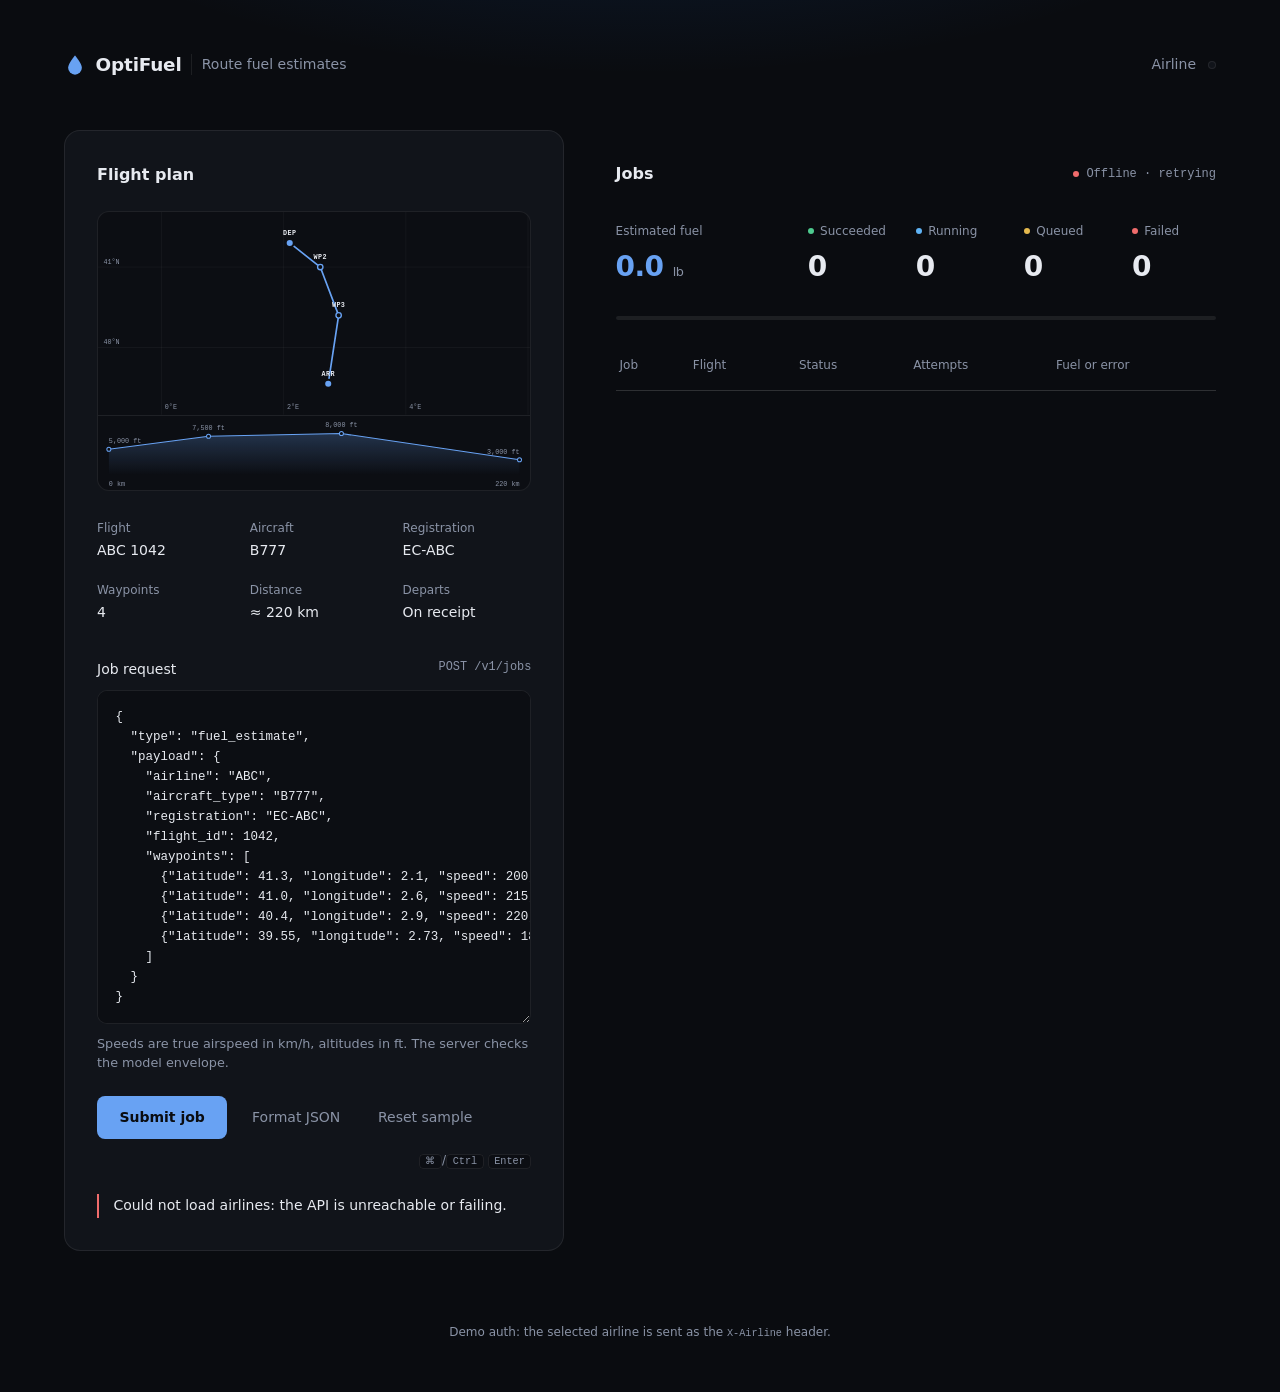
==== commit f2e368ec: "feat: simplify page and open a job from anywhere on its row Drop the skeuomorphic decoration (radar " ====
--- a/src/optifuel/static/index.html
+++ b/src/optifuel/static/index.html
@@ -4,68 +4,45 @@
   <meta charset="utf-8">
   <meta name="viewport" content="width=device-width, initial-scale=1">
   <meta name="color-scheme" content="dark">
-  <title>OptiFuel · Dispatch</title>
-  <link rel="icon" href="data:image/svg+xml,%3Csvg xmlns='http://www.w3.org/2000/svg' viewBox='0 0 48 48'%3E%3Cpath d='M24 3C24 3 9 20 9 30a15 15 0 0 0 30 0C39 20 24 3 24 3Z' fill='%23ffb627'/%3E%3C/svg%3E">
+  <title>OptiFuel</title>
+  <link rel="icon" href="data:image/svg+xml,%3Csvg xmlns='http://www.w3.org/2000/svg' viewBox='0 0 48 48'%3E%3Cpath d='M24 3C24 3 9 20 9 30a15 15 0 0 0 30 0C39 20 24 3 24 3Z' fill='%236aa8ff'/%3E%3C/svg%3E">
   <link rel="stylesheet" href="style.css">
   <script src="app.js" defer></script>
 </head>
 <body>
-  <svg width="0" height="0" style="position: absolute" aria-hidden="true">
-    <symbol id="plane" viewBox="-14 -12 28 24">
-      <path d="M13 0c0-1.2-2-2-4-2H3L-4-11h-3l5 9h-6l-3-4h-2l1.5 6L-13 6h2l3-4h6l-5 9h3l7-9h6c2 0 4-.8 4-2Z"/>
-    </symbol>
-  </svg>
-
   <div class="shell">
     <header class="top">
       <div class="brand">
-        <svg class="logo" viewBox="0 0 48 48" aria-hidden="true">
-          <defs>
-            <linearGradient id="logo-fill" x1="0" y1="0" x2="1" y2="1">
-              <stop offset="0" style="stop-color: var(--amber)"/>
-              <stop offset="1" style="stop-color: var(--accent)"/>
-            </linearGradient>
-          </defs>
-          <path d="M24 3C24 3 9 20 9 30a15 15 0 0 0 30 0C39 20 24 3 24 3Z" fill="url(#logo-fill)"/>
-          <use href="#plane" x="11" y="19" width="26" height="22" fill="#07101f" transform="rotate(-30 24 30)"/>
-        </svg>
-        <div>
-          <h1>Opti<span>Fuel</span></h1>
-          <p class="tagline">Route fuel estimates, one airline at a time</p>
-        </div>
+        <svg class="mark" viewBox="0 0 48 48" aria-hidden="true"><path d="M24 3C24 3 9 20 9 30a15 15 0 0 0 30 0C39 20 24 3 24 3Z"/></svg>
+        <h1>OptiFuel</h1>
+        <span class="brand-sub">Route fuel estimates</span>
       </div>
-
       <fieldset class="airlines">
         <legend>Airline</legend>
-        <div id="airlines" class="tags"></div>
+        <div id="airlines" class="segmented"></div>
       </fieldset>
-
-      <p class="clock"><time id="clock">--:--:--</time> <abbr title="Coordinated Universal Time">UTC</abbr></p>
     </header>
 
     <main>
-      <section class="sheet-wrap" aria-labelledby="plan-heading">
-        <form id="submit-form" class="sheet">
-          <p class="step"><span class="step-no">01</span> File</p>
-          <h2 id="plan-heading">Flight plan</h2>
-          <p id="stamp" class="stamp" aria-hidden="true">Ready</p>
+      <form id="submit-form" class="plan" aria-labelledby="plan-heading">
+        <h2 id="plan-heading">Flight plan</h2>
 
-          <figure class="chart">
-            <svg id="route" viewBox="0 0 640 300" role="img" aria-label="Route map"></svg>
-            <svg id="profile" viewBox="0 0 640 120" role="img" aria-label="Altitude profile"></svg>
-          </figure>
+        <figure class="chart">
+          <svg id="route" viewBox="0 0 640 300" role="img" aria-label="Route map"></svg>
+          <svg id="profile" viewBox="0 0 640 110" role="img" aria-label="Altitude profile"></svg>
+        </figure>
 
-          <dl class="summary">
-            <div><dt>Flight</dt><dd id="s-flight">—</dd></div>
-            <div><dt>Aircraft</dt><dd id="s-aircraft">—</dd></div>
-            <div><dt>Registration</dt><dd id="s-registration">—</dd></div>
-            <div><dt>Waypoints</dt><dd id="s-waypoints">—</dd></div>
-            <div><dt>Distance</dt><dd id="s-distance">—</dd></div>
-            <div><dt>Departs</dt><dd id="s-departs">—</dd></div>
-          </dl>
+        <dl class="summary">
+          <div><dt>Flight</dt><dd id="s-flight">—</dd></div>
+          <div><dt>Aircraft</dt><dd id="s-aircraft">—</dd></div>
+          <div><dt>Registration</dt><dd id="s-registration">—</dd></div>
+          <div><dt>Waypoints</dt><dd id="s-waypoints">—</dd></div>
+          <div><dt>Distance</dt><dd id="s-distance">—</dd></div>
+          <div><dt>Departs</dt><dd id="s-departs">—</dd></div>
+        </dl>
 
-          <label for="plan" class="field-label">Job request <span>JSON · POST /v1/jobs</span></label>
-          <textarea id="plan" rows="16" wrap="off" spellcheck="false" required aria-describedby="plan-note plan-hint">{
+        <label for="plan" class="field-label">Job request <code>POST /v1/jobs</code></label>
+        <textarea id="plan" rows="15" wrap="off" spellcheck="false" required aria-describedby="plan-note">{
   "type": "fuel_estimate",
   "payload": {
     "airline": "ABC",
@@ -80,61 +57,40 @@
     ]
   }
 }</textarea>
-          <p id="plan-note" class="note"></p>
+        <p id="plan-note" class="note"></p>
 
-          <div class="actions">
-            <button type="submit" id="file" class="file">
-              File plan
-              <svg viewBox="0 0 28 24" aria-hidden="true"><use href="#plane"/></svg>
-            </button>
-            <button type="button" id="tidy" class="ghost">Tidy JSON</button>
-            <button type="button" id="reset" class="ghost">Reset sample</button>
-            <p id="plan-hint" class="hint"><kbd>⌘</kbd> / <kbd>Ctrl</kbd> + <kbd>Enter</kbd> files the plan</p>
-          </div>
+        <div class="actions">
+          <button type="submit" id="file" class="primary">Submit job</button>
+          <button type="button" id="tidy" class="quiet">Format JSON</button>
+          <button type="button" id="reset" class="quiet">Reset sample</button>
+          <span class="hint"><kbd>⌘</kbd>/<kbd>Ctrl</kbd> <kbd>Enter</kbd></span>
+        </div>
+        <p id="message" class="message" role="status" aria-live="polite">Pick an airline, check the plan, and submit it.</p>
+      </form>
 
-          <p id="message" class="radio" role="status" aria-live="polite">
-            <span class="radio-tag" aria-hidden="true">TWR</span>
-            <span id="message-text">Standing by. Pick an airline, check the plan, and file it.</span>
-          </p>
-        </form>
-      </section>
+      <section class="jobs" aria-labelledby="jobs-heading">
+        <div class="jobs-head">
+          <h2 id="jobs-heading">Jobs <span id="board-airline" class="chip"></span></h2>
+          <p id="link" class="live">Connecting…</p>
+        </div>
 
-      <section class="board" aria-labelledby="board-heading">
-        <div class="board-head">
-          <div>
-            <p class="step"><span class="step-no">02</span> Watch</p>
-            <h2 id="board-heading">Departures <span id="board-airline" class="board-airline"></span></h2>
-          </div>
-          <p id="link" class="link"><span class="link-dot" aria-hidden="true"></span><span id="link-text">Connecting…</span></p>
-        </div>
-        <div class="poll" aria-hidden="true"><span id="poll"></span></div>
-
-        <div class="gauges">
-          <div class="donut" aria-hidden="true">
-            <svg viewBox="0 0 42 42">
-              <circle class="track" cx="21" cy="21" r="15.915"/>
-              <circle id="arc-succeeded" cx="21" cy="21" r="15.915" stroke="var(--succeeded)" stroke-dasharray="0 100"/>
-              <circle id="arc-running" cx="21" cy="21" r="15.915" stroke="var(--running)" stroke-dasharray="0 100"/>
-              <circle id="arc-queued" cx="21" cy="21" r="15.915" stroke="var(--queued)" stroke-dasharray="0 100"/>
-              <circle id="arc-failed" cx="21" cy="21" r="15.915" stroke="var(--failed)" stroke-dasharray="0 100"/>
-            </svg>
-            <p class="donut-total"><b id="donut-total">0</b><span>jobs</span></p>
-          </div>
-          <ul class="legend" aria-label="Jobs by status">
-            <li data-status="succeeded"><span class="lamp" aria-hidden="true"></span>Succeeded <b id="count-succeeded">0</b></li>
-            <li data-status="running"><span class="lamp" aria-hidden="true"></span>Running <b id="count-running">0</b></li>
-            <li data-status="queued"><span class="lamp" aria-hidden="true"></span>Queued <b id="count-queued">0</b></li>
-            <li data-status="failed"><span class="lamp" aria-hidden="true"></span>Failed <b id="count-failed">0</b></li>
-          </ul>
-          <p class="fuel-total">
-            <span id="fuel-total">0.0</span><span class="unit">lb</span>
-            <span id="fuel-caption" class="caption">estimated fuel on the board</span>
-          </p>
+        <dl class="stats">
+          <div class="fuel-stat"><dt>Estimated fuel</dt><dd><span id="fuel-total">0.0</span> <small>lb</small></dd></div>
+          <div data-status="succeeded"><dt>Succeeded</dt><dd id="count-succeeded">0</dd></div>
+          <div data-status="running"><dt>Running</dt><dd id="count-running">0</dd></div>
+          <div data-status="queued"><dt>Queued</dt><dd id="count-queued">0</dd></div>
+          <div data-status="failed"><dt>Failed</dt><dd id="count-failed">0</dd></div>
+        </dl>
+        <div class="bar" aria-hidden="true">
+          <span id="bar-succeeded" data-status="succeeded"></span>
+          <span id="bar-running" data-status="running"></span>
+          <span id="bar-queued" data-status="queued"></span>
+          <span id="bar-failed" data-status="failed"></span>
         </div>
 
         <div class="table-wrap">
           <table>
-            <caption>Newest first · refreshes every 2 s · open a job for its full estimate</caption>
+            <caption class="sr-only">Jobs, newest first, refreshed every 2 seconds</caption>
             <thead>
               <tr>
                 <th scope="col">Job</th>
@@ -147,46 +103,34 @@
             <tbody id="jobs"></tbody>
           </table>
         </div>
-        <p id="empty" class="empty" hidden><strong>Board is clear</strong>File a plan and its departure lands here.</p>
+        <p id="empty" class="empty" hidden>No jobs yet. Submit a plan and it shows up here.</p>
       </section>
     </main>
 
     <footer class="foot">
-      Auth is mocked for this demo: the chosen airline travels as the <code>X-Airline</code> header.
+      Demo auth: the selected airline is sent as the <code>X-Airline</code> header.
     </footer>
   </div>
 
-  <dialog id="pass" aria-labelledby="pass-title">
-    <article class="pass">
-      <div class="pass-main">
-        <p class="pass-kicker">OptiFuel · Fuel estimate</p>
-        <h2 id="pass-title">Job <span id="p-id"></span></h2>
-        <div class="pass-route">
-          <div><span class="pass-label">Airline</span><strong id="p-airline"></strong></div>
-          <svg viewBox="0 0 200 26" aria-hidden="true">
-            <line x1="0" y1="13" x2="200" y2="13" stroke-width="1.5" stroke-dasharray="4 5"/>
-            <use href="#plane" x="86" y="1" width="28" height="24" stroke="none"/>
-          </svg>
-          <div><span class="pass-label">Flight</span><strong id="p-flight"></strong></div>
-        </div>
-        <dl class="pass-grid">
-          <div><dt>Status</dt><dd id="p-status" class="status"></dd></div>
-          <div><dt>Attempts</dt><dd id="p-attempts"></dd></div>
-          <div><dt>Model</dt><dd id="p-model"></dd></div>
-          <div><dt>Distance</dt><dd id="p-distance"></dd></div>
-          <div><dt>Air time</dt><dd id="p-duration"></dd></div>
-          <div><dt>Submitted</dt><dd id="p-submitted"></dd></div>
-          <div><dt>Finished</dt><dd id="p-finished"></dd></div>
-        </dl>
-        <p id="p-error" class="pass-error" hidden></p>
+  <dialog id="job-dialog" aria-labelledby="d-title">
+    <div class="dialog-head">
+      <div>
+        <p id="d-flight" class="eyebrow"></p>
+        <h2 id="d-title">Job <span id="d-id"></span></h2>
       </div>
-      <div class="pass-stub">
-        <span class="pass-label">Fuel</span>
-        <p class="pass-fuel"><span id="p-fuel">—</span><small>lb</small></p>
-        <svg id="p-barcode" class="barcode" viewBox="0 0 120 40" preserveAspectRatio="none" aria-hidden="true"></svg>
-        <form method="dialog"><button class="ghost">Close</button></form>
-      </div>
-    </article>
+      <span id="d-status" class="status"></span>
+    </div>
+    <p class="dialog-fuel"><span id="d-fuel">—</span> <small>lb fuel</small></p>
+    <dl class="details">
+      <div><dt>Attempts</dt><dd id="d-attempts"></dd></div>
+      <div><dt>Model</dt><dd id="d-model"></dd></div>
+      <div><dt>Distance</dt><dd id="d-distance"></dd></div>
+      <div><dt>Air time</dt><dd id="d-duration"></dd></div>
+      <div><dt>Submitted</dt><dd id="d-submitted"></dd></div>
+      <div><dt>Finished</dt><dd id="d-finished"></dd></div>
+    </dl>
+    <p id="d-error" class="error" hidden></p>
+    <form method="dialog"><button class="secondary">Close</button></form>
   </dialog>
 </body>
 </html>
--- a/src/optifuel/static/style.css
+++ b/src/optifuel/static/style.css
@@ -1,547 +1,35 @@
-/* Registered so the whole page can glide between airline colours. */
+/* Registered so the accent can glide between airline colours. */
 @property --hue { syntax: "<number>"; inherits: true; initial-value: 215; }
 
 :root {
-  --accent: hsl(var(--hue) 95% 68%);
-  --accent-deep: hsl(var(--hue) 70% 30%);
-  --text: #e8ecf6;
-  --muted: #9aa5c2;
-  --paper: #f4efe3;
-  --paper-edge: #e3dac4;
-  --ink: #1a2031;
-  --ink-soft: #545b6e;
-  --chart: #c2187a; /* magenta: the route colour on real aeronautical charts */
-  --amber: #ffb627;
-  --queued: #ffb627;
-  --running: #6ee7f2;
-  --succeeded: #5ef38c;
-  --failed: #ff6b6b;
-  --display: "Avenir Next Condensed", "Roboto Condensed", "Arial Narrow", system-ui, sans-serif;
+  --accent: hsl(var(--hue) 85% 68%);
+  --accent-soft: hsl(var(--hue) 85% 68% / .14);
+  --bg: #0a0c10;
+  --surface: #11141a;
+  --inset: #0c0e13;
+  --line: rgb(255 255 255 / .08);
+  --text: #e7eaf0;
+  --muted: #8a93a6;
+  --queued: #e5b94e;
+  --running: #5fb3f5;
+  --succeeded: #4ecb8f;
+  --failed: #f06c6c;
+  --sans: Inter, system-ui, -apple-system, "Segoe UI", Roboto, sans-serif;
   --mono: ui-monospace, "SF Mono", "JetBrains Mono", Menlo, Consolas, monospace;
-  transition: --hue 900ms ease;
+  transition: --hue .8s ease;
 }
 
 * { box-sizing: border-box; }
 
 body {
-  position: relative;
-  isolation: isolate;
   margin: 0;
   min-height: 100vh;
   color: var(--text);
-  font: 15px/1.55 system-ui, -apple-system, "Segoe UI", Roboto, sans-serif;
-  background:
-    radial-gradient(1100px 620px at 88% -8%, hsl(var(--hue) 85% 45% / .38), transparent 62%),
-    radial-gradient(800px 520px at -8% 108%, hsl(calc(var(--hue) + 140) 70% 40% / .22), transparent 60%),
-    repeating-radial-gradient(circle at 88% -8%, transparent 0 55px, rgb(255 255 255 / .035) 55px 56px),
-    linear-gradient(180deg, #070b19, #04060d);
-  background-attachment: fixed;
-}
-
-/* Radar sweep around the range rings. */
-body::before {
-  content: "";
-  position: fixed;
-  z-index: -1;
-  left: calc(88vw - 100vmax);
-  top: calc(-8vh - 100vmax);
-  width: 200vmax;
-  height: 200vmax;
-  border-radius: 50%;
-  background: conic-gradient(from 0deg, hsl(var(--hue) 90% 60% / .12), transparent 10%);
-  mask: radial-gradient(closest-side, #000 20%, transparent);
-  animation: sweep 16s linear infinite;
-  pointer-events: none;
-}
-
-@keyframes sweep { to { transform: rotate(1turn); } }
+  font: 14px/1.5 var(--sans);
+  background: radial-gradient(1000px 420px at 50% -220px, hsl(var(--hue) 80% 50% / .22), transparent 70%) fixed, var(--bg);
+}
 
 .sr-only {
-  position: absolute !important;
-  width: 1px;
-  height: 1px;
-  margin: -1px;
-  padding: 0;
-  overflow: hidden;
-  clip-path: inset(50%);
-  white-space: nowrap;
-  border: 0;
-}
-
-.shell { max-width: 1400px; margin: 0 auto; padding: clamp(1rem, 3vw, 2.5rem); }
-
-/* ---------- Header ---------- */
-
-.top { display: flex; flex-wrap: wrap; align-items: center; gap: 1.25rem 2rem; }
-.brand { display: flex; align-items: center; gap: .9rem; margin-right: auto; }
-.logo { width: 54px; height: 54px; filter: drop-shadow(0 6px 18px hsl(var(--hue) 90% 55% / .5)); }
-h1 { margin: 0; font: 800 2.2rem/1 var(--display); letter-spacing: .02em; }
-h1 span { color: var(--accent); }
-.tagline { margin: .2rem 0 0; color: var(--muted); font-size: .9rem; }
-
-.airlines { margin: 0; padding: 0; border: 0; }
-.airlines legend {
-  float: left;
-  margin-right: .8rem;
-  padding: 0;
-  line-height: 2.6rem;
-  font: 700 .72rem/2.6rem var(--mono);
-  letter-spacing: .2em;
-  text-transform: uppercase;
-  color: var(--muted);
-}
-.tags { display: flex; flex-wrap: wrap; gap: .6rem; }
-.tag {
-  position: relative;
-  display: inline-flex;
-  align-items: center;
-  gap: .55rem;
-  height: 2.6rem;
-  padding: 0 1.1rem 0 1.7rem;
-  border: 1px solid rgb(255 255 255 / .16);
-  border-radius: 6px 16px 16px 6px;
-  background: rgb(255 255 255 / .06);
-  font: 800 1rem var(--mono);
-  letter-spacing: .14em;
-  cursor: pointer;
-  transition: transform .25s, background .25s, color .25s, box-shadow .25s;
-}
-/* Punched hole of a luggage tag. */
-.tag::before {
-  content: "";
-  position: absolute;
-  left: .65rem;
-  top: 50%;
-  width: .45rem;
-  height: .45rem;
-  margin-top: -.225rem;
-  border-radius: 50%;
-  background: #060914;
-  box-shadow: 0 0 0 2px hsl(var(--tag-hue) 90% 62%), 0 0 10px hsl(var(--tag-hue) 90% 62%);
-}
-.tag:hover { transform: translateY(-2px) rotate(-1.5deg); }
-.tag:has(input:checked) {
-  border-color: transparent;
-  background: hsl(var(--tag-hue) 95% 68%);
-  color: #07101f;
-  transform: rotate(-2.5deg);
-  box-shadow: 0 12px 30px -8px hsl(var(--tag-hue) 90% 55% / .75);
-}
-.tag:has(input:checked)::before { box-shadow: 0 0 0 2px rgb(7 16 31 / .55); }
-.tag:has(input:focus-visible) { outline: 3px solid #fff; outline-offset: 3px; }
-
-.clock {
-  margin: 0;
-  padding: .5rem 1rem;
-  border: 1px solid rgb(255 255 255 / .1);
-  border-radius: 999px;
-  background: rgb(0 0 0 / .28);
-  color: var(--muted);
-  font: 600 1rem var(--mono);
-}
-.clock time { color: var(--text); font-variant-numeric: tabular-nums; }
-.clock abbr { text-decoration: none; font-size: .78rem; letter-spacing: .12em; }
-
-/* ---------- Layout ---------- */
-
-main {
-  display: grid;
-  grid-template-columns: minmax(0, 5fr) minmax(0, 7fr);
-  gap: clamp(1rem, 2.5vw, 2.25rem);
-  align-items: start;
-  margin-top: 2.25rem;
-}
-
-.step {
-  display: flex;
-  align-items: center;
-  gap: .55rem;
-  margin: 0;
-  font: 800 .72rem var(--mono);
-  letter-spacing: .28em;
-  text-transform: uppercase;
-}
-.step-no {
-  display: inline-grid;
-  place-items: center;
-  width: 2rem;
-  height: 2rem;
-  border-radius: 50%;
-  font-size: .8rem;
-  letter-spacing: 0;
-}
-
-/* ---------- Flight plan sheet ---------- */
-
-.sheet-wrap { filter: drop-shadow(0 28px 38px rgb(0 0 0 / .55)); }
-.sheet {
-  position: relative;
-  padding: 1.6rem 1.6rem 2.6rem;
-  border-radius: 22px 22px 0 0;
-  color: var(--ink);
-  background:
-    linear-gradient(rgb(26 32 49 / .05) 1px, transparent 1px) 0 0 / 22px 22px,
-    linear-gradient(90deg, rgb(26 32 49 / .05) 1px, transparent 1px) 0 0 / 22px 22px,
-    linear-gradient(160deg, #fbf8f0, var(--paper) 55%, var(--paper-edge));
-  /* Perforated tear-off edge. */
-  mask: radial-gradient(circle 8px at 50% 100%, transparent 97%, #000 100%) 0 0 / 24px 100% repeat-x;
-}
-.sheet .step { color: var(--ink-soft); }
-.sheet .step-no { border: 2px solid var(--ink); color: var(--ink); }
-.sheet h2 { margin: .5rem 0 0; font: 800 2.1rem/1 var(--display); letter-spacing: .01em; }
-
-.stamp {
-  position: absolute;
-  top: 1.4rem;
-  right: 1.5rem;
-  margin: 0;
-  padding: .2rem .7rem;
-  border: 4px double currentColor;
-  border-radius: 6px;
-  color: #1f8a4c;
-  font: 800 1.1rem var(--display);
-  letter-spacing: .2em;
-  text-transform: uppercase;
-  opacity: .82;
-  transform: rotate(-9deg);
-  mix-blend-mode: multiply;
-  transition: color .3s;
-}
-.stamp.bad { color: #c62f3a; }
-.stamp.filed { color: var(--chart); animation: thump .45s cubic-bezier(.2, 1.6, .4, 1); }
-@keyframes thump { from { opacity: 0; transform: rotate(-9deg) scale(1.9); } }
-
-.chart {
-  margin: 1.1rem 0 0;
-  overflow: hidden;
-  border: 1px solid rgb(26 32 49 / .14);
-  border-radius: 16px;
-  box-shadow: inset 0 0 0 4px rgb(255 255 255 / .5);
-}
-#route {
-  display: block;
-  width: 100%;
-  height: auto;
-  background:
-    repeating-radial-gradient(circle at 74% 80%, transparent 0 18px, rgb(110 135 80 / .09) 18px 19px),
-    radial-gradient(circle at 30% 20%, #f4f8ef, #e2ebdc 75%);
-}
-#profile { display: block; width: 100%; height: auto; border-top: 1px dashed rgb(26 32 49 / .2); background: #f8f5ec; }
-
-#route .grat line { stroke: #5f8aa0; stroke-opacity: .3; }
-#route .grat text { fill: #46616f; font: 600 10px var(--mono); }
-#route .halo { fill: none; stroke: #fff; stroke-opacity: .9; stroke-width: 9; stroke-linecap: round; stroke-linejoin: round; }
-#route .leg { fill: none; stroke: var(--chart); stroke-width: 3.5; stroke-linecap: round; stroke-linejoin: round; }
-#route .leg.draw { stroke-dasharray: 1 1; stroke-dashoffset: 1; animation: draw 1.6s cubic-bezier(.6, 0, .2, 1) forwards; }
-@keyframes draw { to { stroke-dashoffset: 0; } }
-#route .chev { fill: none; stroke: var(--chart); stroke-width: 2.2; stroke-linecap: round; stroke-linejoin: round; }
-#route .wp circle { fill: #fff; stroke: var(--chart); stroke-width: 3; }
-#route .wp .dot { fill: var(--chart); stroke: none; }
-#route .wp text {
-  fill: var(--ink);
-  font: 800 11px var(--mono);
-  letter-spacing: .08em;
-  paint-order: stroke;
-  stroke: #eef3ea;
-  stroke-width: 4px;
-}
-#route .plane { fill: var(--ink); }
-#route .rose circle { fill: rgb(255 255 255 / .65); stroke: #5f8aa0; }
-#route .rose path { fill: var(--ink); }
-#route .rose text { fill: var(--ink); font: 800 9px var(--mono); }
-#route .placeholder { fill: #5d6e78; font: 600 14px var(--mono); }
-#profile .ground { stroke: #8a8470; stroke-dasharray: 2 4; }
-#profile .alt-line { fill: none; stroke: #2b5d8f; stroke-width: 2.5; stroke-linejoin: round; }
-#profile circle { fill: #fff; stroke: #2b5d8f; stroke-width: 2; }
-#profile text { fill: var(--ink-soft); font: 600 10px var(--mono); }
-
-.summary {
-  display: grid;
-  grid-template-columns: repeat(3, minmax(0, 1fr));
-  gap: 1px;
-  margin: 1rem 0 0;
-  overflow: hidden;
-  border: 1px solid rgb(26 32 49 / .14);
-  border-radius: 12px;
-  background: rgb(26 32 49 / .14);
-}
-.summary div { padding: .5rem .8rem; background: #f8f4e9; }
-.summary dt { font: 700 .62rem var(--mono); letter-spacing: .18em; text-transform: uppercase; color: var(--ink-soft); }
-.summary dd { margin: 0; overflow: hidden; font: 800 1.05rem var(--display); white-space: nowrap; text-overflow: ellipsis; }
-
-.field-label {
-  display: flex;
-  justify-content: space-between;
-  align-items: baseline;
-  gap: 1rem;
-  margin-top: 1.3rem;
-  font: 800 .78rem var(--mono);
-  letter-spacing: .16em;
-  text-transform: uppercase;
-}
-.field-label span { color: var(--ink-soft); font-weight: 500; letter-spacing: .04em; text-transform: none; }
-
-/* Ruled printout paper with a margin line; lines scroll with the text. */
-textarea {
-  display: block;
-  width: 100%;
-  min-height: 16rem;
-  margin-top: .45rem;
-  padding: .9rem 1rem .9rem 3rem;
-  resize: vertical;
-  border: 1px solid rgb(26 32 49 / .22);
-  border-radius: 12px;
-  color: var(--ink);
-  font: 13px/1.6 var(--mono);
-  background:
-    linear-gradient(90deg, transparent 2.2rem, #e7a3a3 2.2rem 2.3rem, transparent 2.3rem),
-    repeating-linear-gradient(#fffdf7 0 calc(1.6em - 1px), #dde6ef calc(1.6em - 1px) 1.6em) 0 .9rem;
-  background-attachment: local;
-}
-textarea:focus-visible { outline: 3px solid var(--accent-deep); outline-offset: 2px; }
-
-.note { min-height: 1.4em; margin: .45rem 0 0; color: var(--ink-soft); font-size: .84rem; }
-.note.bad { color: #a8221b; font-weight: 600; }
-
-.actions { display: flex; flex-wrap: wrap; align-items: center; gap: .6rem 1rem; margin-top: 1.1rem; }
-.file {
-  display: inline-flex;
-  align-items: center;
-  gap: .7rem;
-  padding: 1rem 1.6rem;
-  overflow: hidden;
-  border: 0;
-  border-radius: 999px;
-  background: var(--ink);
-  color: var(--amber);
-  font: 800 1.08rem var(--display);
-  letter-spacing: .16em;
-  text-transform: uppercase;
-  cursor: pointer;
-  box-shadow: 0 14px 26px -10px rgb(26 32 49 / .85), inset 0 1px 0 rgb(255 255 255 / .15);
-  transition: transform .2s, box-shadow .2s;
-}
-.file svg { width: 24px; height: 22px; fill: currentColor; transition: transform .45s cubic-bezier(.5, -.4, .3, 1.4); }
-.file:hover { box-shadow: 0 18px 30px -10px rgb(26 32 49 / .9), 0 0 0 4px rgb(255 182 39 / .25); }
-.file:hover svg { transform: translateX(6px) rotate(-12deg); }
-.file:active { transform: translateY(1px) scale(.98); }
-.file[aria-disabled="true"] { cursor: progress; opacity: .8; }
-.file[aria-disabled="true"] svg { animation: takeoff .9s ease-in infinite; }
-@keyframes takeoff { to { opacity: 0; transform: translate(40px, -18px) rotate(-25deg); } }
-.ghost {
-  padding: .55rem 1rem;
-  border: 1px solid rgb(26 32 49 / .28);
-  border-radius: 999px;
-  background: none;
-  color: var(--ink);
-  font: 600 .85rem system-ui, sans-serif;
-  cursor: pointer;
-}
-.ghost:hover { background: rgb(26 32 49 / .07); }
-.file:focus-visible, .ghost:focus-visible { outline: 3px solid var(--accent-deep); outline-offset: 3px; }
-.hint { margin: 0 0 0 auto; color: var(--ink-soft); font-size: .78rem; }
-kbd {
-  padding: .05rem .35rem;
-  border: 1px solid rgb(26 32 49 / .25);
-  border-bottom-width: 2px;
-  border-radius: 4px;
-  background: #fff;
-  font: 600 .72rem var(--mono);
-}
-
-.radio {
-  display: flex;
-  align-items: flex-start;
-  gap: .7rem;
-  margin: 1.1rem 0 0;
-  padding: .75rem .95rem;
-  border-radius: 12px;
-  background: var(--ink);
-  color: #e8ecf6;
-  font: 500 .86rem/1.45 var(--mono);
-}
-.radio-tag {
-  flex: none;
-  margin-top: .05rem;
-  padding: .05rem .4rem;
-  border-radius: 4px;
-  background: var(--amber);
-  color: var(--ink);
-  font-size: .7rem;
-  font-weight: 800;
-  letter-spacing: .12em;
-}
-.radio.ok .radio-tag { background: var(--succeeded); }
-.radio.err .radio-tag { background: var(--failed); }
-
-/* ---------- Departures board ---------- */
-
-.board {
-  position: sticky;
-  top: 1.5rem;
-  padding: 1.6rem;
-  overflow: hidden;
-  border: 1px solid rgb(255 255 255 / .08);
-  border-radius: 26px;
-  background: linear-gradient(180deg, #15171d, #0b0c10 70%);
-  box-shadow: 0 50px 90px -40px #000, inset 0 1px 0 rgb(255 255 255 / .07);
-  container: board / inline-size;
-}
-/* Panel bolts. */
-.board::before {
-  content: "";
-  position: absolute;
-  inset: .7rem;
-  background:
-    radial-gradient(circle, #3b3f48 0 3px, transparent 3.5px) 0 0 / 10px 10px no-repeat,
-    radial-gradient(circle, #3b3f48 0 3px, transparent 3.5px) 100% 0 / 10px 10px no-repeat,
-    radial-gradient(circle, #3b3f48 0 3px, transparent 3.5px) 0 100% / 10px 10px no-repeat,
-    radial-gradient(circle, #3b3f48 0 3px, transparent 3.5px) 100% 100% / 10px 10px no-repeat;
-  pointer-events: none;
-}
-.board-head { display: flex; flex-wrap: wrap; justify-content: space-between; align-items: flex-end; gap: 1rem; }
-.board .step { color: #c9962f; }
-.board .step-no { background: var(--amber); color: #0b0c10; box-shadow: 0 0 16px rgb(255 182 39 / .5); }
-.board h2 {
-  margin: .55rem 0 0;
-  color: var(--amber);
-  font: 800 2.1rem/1 var(--display);
-  letter-spacing: .2em;
-  text-transform: uppercase;
-  text-shadow: 0 0 18px rgb(255 182 39 / .35);
-}
-.board-airline {
-  display: inline-block;
-  margin-left: .35rem;
-  padding: .1rem .5rem;
-  border-radius: 6px;
-  background: var(--accent);
-  color: #07101f;
-  font-size: .85em;
-  letter-spacing: .12em;
-  text-shadow: none;
-  vertical-align: .1em;
-}
-.board-airline:empty { display: none; }
-
-.link { display: flex; align-items: center; gap: .5rem; margin: 0; color: var(--muted); font: 600 .8rem var(--mono); }
-.link-dot { width: .6rem; height: .6rem; border-radius: 50%; background: var(--succeeded); animation: ping 2s infinite; }
-.link.lost .link-dot { background: var(--failed); animation: none; }
-.link.lost { color: #ff9d9d; }
-@keyframes ping {
-  0% { box-shadow: 0 0 0 0 rgb(94 243 140 / .6); }
-  70%, 100% { box-shadow: 0 0 0 9px rgb(94 243 140 / 0); }
-}
-
-.poll { height: 2px; margin-top: 1rem; overflow: hidden; border-radius: 2px; background: rgb(255 255 255 / .06); }
-.poll span {
-  display: block;
-  height: 100%;
-  background: linear-gradient(90deg, transparent, var(--amber));
-  transform-origin: left;
-  animation: poll 2s linear forwards;
-}
-@keyframes poll { from { transform: scaleX(0); } }
-
-.gauges {
-  display: grid;
-  grid-template-columns: auto 1fr auto;
-  align-items: center;
-  gap: 1.25rem 1.75rem;
-  margin: 1.25rem 0 .25rem;
-  padding: 1rem 1.3rem;
-  border: 1px solid rgb(255 255 255 / .06);
-  border-radius: 18px;
-  background: radial-gradient(120% 140% at 0 0, rgb(255 255 255 / .05), transparent 60%), #0f1116;
-}
-.donut { position: relative; width: 94px; height: 94px; }
-.donut svg { width: 100%; height: 100%; transform: rotate(-90deg); }
-.donut circle { fill: none; stroke-width: 5; transition: stroke-dasharray .8s ease, stroke-dashoffset .8s ease; }
-.donut .track { stroke: rgb(255 255 255 / .07); }
-.donut-total { position: absolute; inset: 0; display: grid; place-content: center; text-align: center; line-height: 1; }
-.donut-total b { font: 800 1.7rem var(--display); }
-.donut-total span { color: var(--muted); font: 600 .6rem var(--mono); letter-spacing: .18em; text-transform: uppercase; }
-
-.legend {
-  display: grid;
-  grid-template-columns: repeat(2, max-content);
-  gap: .4rem 1.6rem;
-  margin: 0;
-  padding: 0;
-  list-style: none;
-  color: var(--muted);
-  font: 600 .84rem var(--mono);
-}
-.legend li { display: flex; align-items: center; gap: .5rem; }
-.legend b { min-width: 2ch; color: var(--text); font-variant-numeric: tabular-nums; }
-
-.fuel-total { margin: 0; text-align: right; }
-#fuel-total {
-  color: var(--amber);
-  font: 800 2.7rem/1 var(--display);
-  font-variant-numeric: tabular-nums;
-  text-shadow: 0 0 22px rgb(255 182 39 / .35);
-}
-.fuel-total .unit { margin-left: .3rem; color: #c9962f; font: 700 1rem var(--display); }
-.fuel-total .caption { display: block; margin-top: .3rem; color: var(--muted); font-size: .74rem; }
-
-[data-status="queued"] { --c: var(--queued); }
-[data-status="running"] { --c: var(--running); }
-[data-status="succeeded"] { --c: var(--succeeded); }
-[data-status="failed"] { --c: var(--failed); }
-
-.lamp { flex: none; display: inline-block; width: .62rem; height: .62rem; border-radius: 50%; background: var(--c); box-shadow: 0 0 10px var(--c); }
-[data-status="queued"] .lamp { animation: blink 1.2s steps(2, jump-none) infinite; }
-[data-status="running"] .lamp { animation: glowpulse .8s ease-in-out infinite alternate; }
-@keyframes blink { 50% { opacity: .25; } }
-@keyframes glowpulse { to { box-shadow: 0 0 2px var(--c); transform: scale(.8); } }
-
-.table-wrap { overflow-x: auto; }
-table { width: 100%; border-collapse: separate; border-spacing: 0 .45rem; font-family: var(--mono); }
-caption { padding-top: .7rem; caption-side: top; color: var(--muted); font-size: .76rem; text-align: left; letter-spacing: .04em; }
-thead th {
-  padding: .35rem .85rem 0;
-  color: #c9962f;
-  font: 700 .66rem var(--mono);
-  letter-spacing: .14em;
-  text-align: left;
-  text-transform: uppercase;
-}
-tbody tr { background: #16181e; transition: background .2s; }
-tbody tr:hover { background: #1c1f27; }
-tbody th, tbody td {
-  padding: .72rem .75rem;
-  border-top: 1px solid rgb(255 255 255 / .04);
-  border-bottom: 1px solid rgb(0 0 0 / .6);
-  text-align: left;
-  vertical-align: middle;
-  font-weight: 400;
-}
-tbody tr > :first-child { border-radius: 12px 0 0 12px; box-shadow: inset 3px 0 0 var(--c, transparent); }
-tbody tr > :last-child { border-radius: 0 12px 12px 0; }
-tbody tr { animation: arrive .6s calc(var(--row, 0) * 45ms) cubic-bezier(.2, .9, .3, 1.2) both; }
-tbody tr.fresh { animation: arrive .6s cubic-bezier(.2, .9, .3, 1.2) both, fresh 2.6s ease-out; }
-@keyframes arrive { from { opacity: 0; transform: translateY(-10px); } }
-@keyframes fresh { 0%, 35% { background: hsl(var(--hue) 55% 24%); } }
-
-.job-btn {
-  padding: .15rem .35rem;
-  border: 0;
-  border-radius: 6px;
-  background: none;
-  color: var(--text);
-  font: 800 1rem var(--mono);
-  cursor: pointer;
-}
-.job-btn .hash { color: #c9962f; }
-.job-btn:hover { color: var(--amber); text-decoration: underline; text-underline-offset: 3px; }
-.job-btn:focus-visible { outline: 2px solid var(--amber); outline-offset: 2px; }
-.carrier { color: var(--muted); }
-tbody td:nth-child(2) { white-space: nowrap; }
-.attempts { font-variant-numeric: tabular-nums; }
-
-.status { display: inline-flex; align-items: center; gap: .6rem; }
-.st-text {
   position: absolute;
   width: 1px;
   height: 1px;
@@ -549,158 +37,245 @@
   clip-path: inset(50%);
   white-space: nowrap;
 }
-.flaps { display: inline-flex; gap: 2px; perspective: 300px; }
-.flaps span {
-  position: relative;
-  display: inline-grid;
-  place-items: center;
-  width: 1em;
-  height: 1.5em;
-  border-radius: 3px;
-  background: linear-gradient(180deg, #2b2e35 0 49%, #202228 51% 100%);
+
+:focus-visible { outline: 2px solid var(--accent); outline-offset: 2px; }
+
+h2 { margin: 0; font-size: 1rem; font-weight: 600; }
+code, kbd { font-family: var(--mono); font-size: .85em; }
+button { font: inherit; cursor: pointer; }
+
+.shell { max-width: 1320px; margin: 0 auto; padding: clamp(1.25rem, 4vw, 3.5rem) clamp(1.25rem, 5vw, 4rem); }
+
+/* ---------- Header ---------- */
+
+.top { display: flex; flex-wrap: wrap; align-items: center; justify-content: space-between; gap: 1rem; }
+.brand { display: flex; align-items: center; gap: .6rem; }
+.mark { width: 22px; height: 22px; fill: var(--accent); }
+h1 { margin: 0; font-size: 1.15rem; font-weight: 700; letter-spacing: -.01em; }
+.brand-sub { padding-left: .6rem; border-left: 1px solid var(--line); color: var(--muted); }
+
+.airlines { display: flex; align-items: center; gap: .75rem; margin: 0; padding: 0; border: 0; }
+/* A floated legend becomes an ordinary flex item, so it sits inline with the options. */
+.airlines legend { float: left; padding: 0; color: var(--muted); }
+.segmented { display: flex; padding: 3px; border: 1px solid var(--line); border-radius: 9px; background: var(--surface); }
+.segmented label {
+  padding: .3rem .85rem;
+  border-radius: 6px;
+  color: var(--muted);
+  font: 600 .8rem var(--mono);
+  letter-spacing: .06em;
+  cursor: pointer;
+  transition: color .2s, background .2s;
+}
+.segmented label:hover { color: var(--text); }
+.segmented label:has(input:checked) { background: var(--accent-soft); color: var(--accent); }
+.segmented label:has(input:focus-visible) { outline: 2px solid var(--accent); }
+
+/* ---------- Layout ---------- */
+
+main {
+  display: grid;
+  grid-template-columns: minmax(0, 5fr) minmax(0, 6fr);
+  gap: clamp(2rem, 4vw, 4.5rem);
+  align-items: start;
+  margin-top: clamp(2rem, 4vw, 3.5rem);
+}
+
+/* ---------- Flight plan ---------- */
+
+.plan {
+  padding: clamp(1.25rem, 2.5vw, 2rem);
+  border: 1px solid var(--line);
+  border-radius: 16px;
+  background: var(--surface);
+}
+
+.chart { margin: 1.5rem 0 0; overflow: hidden; border: 1px solid var(--line); border-radius: 12px; background: var(--inset); }
+#route, #profile { display: block; width: 100%; height: auto; }
+#profile { border-top: 1px solid var(--line); }
+
+#route .grat line { stroke: rgb(255 255 255 / .06); }
+#route .grat text, #profile text { fill: var(--muted); font: 500 10px var(--mono); }
+#route .leg { fill: none; stroke: var(--accent); stroke-width: 2.5; stroke-linecap: round; stroke-linejoin: round; }
+#route .leg.draw { stroke-dasharray: 1 1; stroke-dashoffset: 1; animation: draw 1.2s cubic-bezier(.6, 0, .2, 1) forwards; }
+@keyframes draw { to { stroke-dashoffset: 0; } }
+#route .wp circle { fill: var(--inset); stroke: var(--accent); stroke-width: 2; }
+#route .wp.end circle { fill: var(--accent); stroke: var(--inset); stroke-width: 3; }
+#route .wp text { fill: var(--text); font: 600 10px var(--mono); letter-spacing: .06em; }
+#route .placeholder { fill: var(--muted); font: 500 13px var(--sans); }
+#profile stop { stop-color: var(--accent); stop-opacity: .25; }
+#profile stop + stop { stop-opacity: 0; }
+#profile .area { fill: url(#alt-fill); }
+#profile .alt-line { fill: none; stroke: var(--accent); stroke-width: 1.5; stroke-linejoin: round; }
+#profile circle { fill: var(--inset); stroke: var(--accent); stroke-width: 1.5; }
+
+.summary { display: grid; grid-template-columns: repeat(3, minmax(0, 1fr)); gap: 1.25rem 1.5rem; margin: 1.75rem 0 0; }
+.summary dt { color: var(--muted); font-size: .75rem; }
+.summary dd { margin: .2rem 0 0; overflow: hidden; font-weight: 500; white-space: nowrap; text-overflow: ellipsis; }
+
+.field-label { display: flex; justify-content: space-between; margin-top: 2.25rem; font-weight: 500; }
+.field-label code { color: var(--muted); }
+textarea {
+  display: block;
+  width: 100%;
+  min-height: 15rem;
+  margin-top: .6rem;
+  padding: 1rem 1.1rem;
+  resize: vertical;
+  border: 1px solid var(--line);
+  border-radius: 10px;
+  background: var(--inset);
+  color: var(--text);
+  font: 12.5px/1.6 var(--mono);
+}
+textarea:focus-visible { border-color: var(--accent); outline: 0; }
+
+.note { min-height: 1.5em; margin: .6rem 0 0; color: var(--muted); font-size: .8rem; }
+.note.bad { color: var(--failed); }
+
+.actions { display: flex; flex-wrap: wrap; align-items: center; gap: .75rem; margin-top: 1.5rem; }
+.primary {
+  padding: .7rem 1.4rem;
+  border: 0;
+  border-radius: 8px;
+  background: var(--accent);
+  color: var(--bg);
+  font-weight: 600;
+  transition: filter .2s;
+}
+.primary:hover { filter: brightness(1.1); }
+.primary[aria-disabled="true"] { cursor: progress; opacity: .6; }
+.quiet { padding: .7rem .8rem; border: 0; border-radius: 8px; background: none; color: var(--muted); }
+.quiet:hover { background: rgb(255 255 255 / .05); color: var(--text); }
+.hint { margin-left: auto; color: var(--muted); font-size: .75rem; }
+kbd { padding: .05rem .35rem; border: 1px solid var(--line); border-radius: 4px; background: var(--inset); }
+
+.message { margin: 1.5rem 0 0; padding: .1rem 0 .1rem .9rem; border-left: 2px solid var(--line); color: var(--muted); }
+.message.ok { border-color: var(--succeeded); color: var(--text); }
+.message.err { border-color: var(--failed); color: var(--text); }
+
+/* ---------- Jobs ---------- */
+
+/* Top padding matches .plan's, so both headings sit on one line. */
+.jobs { position: sticky; top: 2rem; padding-top: clamp(1.25rem, 2.5vw, 2rem); }
+.jobs-head { display: flex; justify-content: space-between; align-items: center; gap: 1rem; }
+.chip {
+  margin-left: .35rem;
+  padding: .1rem .45rem;
+  border-radius: 5px;
+  background: var(--accent-soft);
+  color: var(--accent);
+  font: 600 .75rem var(--mono);
+  vertical-align: .1em;
+}
+.chip:empty { display: none; }
+.live { display: flex; align-items: center; gap: .45rem; margin: 0; color: var(--muted); font: .75rem var(--mono); }
+.live::before { content: ""; width: 6px; height: 6px; border-radius: 50%; background: var(--succeeded); box-shadow: 0 0 8px var(--succeeded); }
+.live.lost::before { background: var(--failed); box-shadow: none; }
+
+[data-status="queued"] { --c: var(--queued); }
+[data-status="running"] { --c: var(--running); }
+[data-status="succeeded"] { --c: var(--succeeded); }
+[data-status="failed"] { --c: var(--failed); }
+
+.stats { display: grid; grid-template-columns: 2fr repeat(4, 1fr); gap: 1.5rem; margin: 2.25rem 0 0; }
+.stats dt { display: flex; align-items: center; gap: .4rem; color: var(--muted); font-size: .75rem; }
+.stats [data-status] dt::before { content: ""; width: 6px; height: 6px; border-radius: 50%; background: var(--c); }
+.stats dd { margin: .35rem 0 0; font-size: 1.75rem; font-weight: 600; letter-spacing: -.02em; font-variant-numeric: tabular-nums; }
+.fuel-stat dd { color: var(--accent); }
+.fuel-stat small { color: var(--muted); font-size: .8rem; font-weight: 500; }
+
+.bar { display: flex; gap: 2px; height: 4px; margin-top: 1.75rem; overflow: hidden; border-radius: 2px; background: var(--line); }
+.bar span { flex: 0 1 0; background: var(--c); transition: flex-grow .6s ease; }
+
+.table-wrap { margin-top: 2.25rem; overflow-x: auto; }
+table { width: 100%; border-collapse: collapse; }
+th, td { padding: 1rem .9rem; border-bottom: 1px solid var(--line); text-align: left; white-space: nowrap; }
+thead th { padding-top: 0; color: var(--muted); font-size: .75rem; font-weight: 500; }
+th:first-child, td:first-child { padding-left: .25rem; }
+tbody th { font-weight: 400; }
+tbody tr { cursor: pointer; transition: background .15s; }
+tbody tr:hover { background: rgb(255 255 255 / .04); }
+tbody tr:hover .job-btn { color: var(--accent); }
+tbody tr.fresh { animation: fresh 2.4s ease-out; }
+@keyframes fresh { from { background: var(--accent-soft); } }
+
+.job-btn { padding: 0; border: 0; background: none; color: var(--text); font: 600 .9rem var(--mono); }
+.carrier { color: var(--muted); font-family: var(--mono); }
+.num { font-variant-numeric: tabular-nums; }
+
+.status {
+  display: inline-flex;
+  align-items: center;
+  gap: .4rem;
+  padding: .15rem .55rem;
+  border-radius: 999px;
+  background: color-mix(in srgb, var(--c) 14%, transparent);
   color: var(--c);
-  font: 700 .88rem var(--mono);
-  box-shadow: inset 0 -1px 0 #000, 0 1px 0 rgb(255 255 255 / .05);
-  animation: flap .55s calc(var(--i) * 45ms) cubic-bezier(.3, 1.5, .5, 1) both;
-}
-.flaps span::after { content: ""; position: absolute; inset: 50% 0 auto; height: 1px; background: rgb(0 0 0 / .7); }
-@keyframes flap {
-  0% { color: transparent; transform: rotateX(-90deg); }
-  55% { transform: rotateX(20deg); }
-}
-
-.fuel b { color: var(--amber); font: 800 1.2rem var(--display); letter-spacing: .03em; }
-.fuel small { margin-left: .25rem; color: var(--muted); }
-.job-error { display: block; max-width: 20ch; overflow: hidden; color: #ffa3a3; font-size: .8rem; white-space: nowrap; text-overflow: ellipsis; }
-.pending {
-  color: transparent;
-  font-size: .8rem;
-  background: linear-gradient(90deg, var(--muted) 30%, #fff 50%, var(--muted) 70%) 0 0 / 300% 100%;
-  background-clip: text;
-  animation: shimmer 1.8s linear infinite;
-}
-@keyframes shimmer { from { background-position: 100% 0; } to { background-position: 0 0; } }
-
-.empty {
-  margin: 1rem 0 .4rem;
-  padding: 2.4rem 1rem;
-  border: 1px dashed rgb(255 255 255 / .14);
+  font-size: .75rem;
+  font-weight: 500;
+  text-transform: capitalize;
+}
+.status::before { content: ""; width: 6px; height: 6px; border-radius: 50%; background: currentColor; }
+.status[data-status="running"]::before { animation: pulse 1s ease-in-out infinite alternate; }
+@keyframes pulse { to { opacity: .3; } }
+
+.fuel { font-weight: 600; font-variant-numeric: tabular-nums; }
+.fuel small { color: var(--muted); font-weight: 400; }
+.job-error { display: block; max-width: 24ch; overflow: hidden; color: var(--failed); font-size: .8rem; text-overflow: ellipsis; }
+.pending { color: var(--muted); font-size: .8rem; }
+
+.empty { margin: 0; padding: 3.5rem 1rem; color: var(--muted); text-align: center; }
+
+/* ---------- Job dialog ---------- */
+
+dialog {
+  width: min(540px, calc(100vw - 2rem));
+  padding: clamp(1.5rem, 4vw, 2.25rem);
+  border: 1px solid var(--line);
   border-radius: 16px;
-  color: var(--muted);
-  text-align: center;
-}
-.empty strong {
-  display: block;
-  margin-bottom: .3rem;
-  color: var(--amber);
-  font: 800 1.35rem var(--display);
-  letter-spacing: .22em;
-  text-transform: uppercase;
-}
-
-/* ---------- Boarding pass dialog ---------- */
-
-dialog { width: 100%; max-width: min(780px, calc(100vw - 2rem)); padding: 0; border: 0; background: transparent; color: var(--ink); }
-dialog::backdrop { background: rgb(4 6 13 / .66); backdrop-filter: blur(6px); }
-dialog[open] .pass { animation: pass-in .5s cubic-bezier(.2, 1.2, .3, 1); }
-@keyframes pass-in { from { opacity: 0; transform: translateY(30px) rotate(-2deg); } }
-.pass {
-  display: grid;
-  grid-template-columns: 1fr 220px;
-  overflow: hidden;
-  border-radius: 22px;
-  background: var(--paper);
-  /* Tear-line notches, top and bottom. */
-  mask:
-    radial-gradient(circle 14px at calc(100% - 220px) 0, transparent 97%, #000),
-    radial-gradient(circle 14px at calc(100% - 220px) 100%, transparent 97%, #000);
-  mask-composite: intersect;
-}
-.pass-main { padding: 1.7rem 1.9rem; }
-.pass-kicker, .pass-label, .pass-grid dt {
-  display: block;
-  margin: 0;
-  color: var(--ink-soft);
-  font: 700 .64rem var(--mono);
-  letter-spacing: .2em;
-  text-transform: uppercase;
-}
-.pass h2 { margin: .3rem 0 0; font: 800 2.3rem/1 var(--display); }
-.pass-route { display: flex; align-items: center; gap: 1rem; padding: 1.1rem 0; border-bottom: 1px dashed rgb(26 32 49 / .25); }
-.pass-route strong { display: block; font: 800 2.5rem/1 var(--display); letter-spacing: .05em; }
-.pass-route svg { flex: 1; height: 26px; fill: var(--ink); stroke: var(--ink); }
-.pass-grid { display: grid; grid-template-columns: repeat(3, minmax(0, 1fr)); gap: 1rem 1.2rem; margin: 1.1rem 0 0; }
-.pass-grid dd { margin: .1rem 0 0; font: 700 .95rem var(--mono); }
-.pass-grid dd.status { display: flex; }
-.pass-grid .lamp { box-shadow: none; outline: 2px solid rgb(26 32 49 / .2); }
-.pass-error {
-  margin: 1.1rem 0 0;
-  padding: .75rem .95rem;
-  border-radius: 10px;
-  background: #fde6e6;
-  color: #8f1d1d;
-  font: 600 .84rem var(--mono);
+  background: var(--surface);
+  color: var(--text);
+  box-shadow: 0 30px 80px -20px #000;
+}
+dialog::backdrop { background: rgb(0 0 0 / .6); backdrop-filter: blur(4px); }
+dialog[open] { animation: rise .25s ease-out; }
+@keyframes rise { from { opacity: 0; transform: translateY(8px); } }
+
+.dialog-head { display: flex; justify-content: space-between; align-items: flex-start; gap: 1rem; }
+.eyebrow { margin: 0; color: var(--muted); font: .8rem var(--mono); }
+dialog h2 { font-size: 1.25rem; }
+.dialog-fuel { margin: 1.75rem 0 0; color: var(--accent); font-size: 2.5rem; font-weight: 600; letter-spacing: -.02em; line-height: 1; }
+.dialog-fuel small { color: var(--muted); font-size: .9rem; font-weight: 400; letter-spacing: 0; }
+.details { display: grid; grid-template-columns: repeat(2, minmax(0, 1fr)); gap: 1.25rem 1.5rem; margin: 2rem 0 0; padding-top: 1.75rem; border-top: 1px solid var(--line); }
+.details dt { color: var(--muted); font-size: .75rem; }
+.details dd { margin: .2rem 0 0; font-family: var(--mono); font-size: .85rem; }
+.error {
+  margin: 1.5rem 0 0;
+  padding: .85rem 1rem;
+  border-radius: 8px;
+  background: color-mix(in srgb, var(--failed) 12%, transparent);
+  color: var(--failed);
+  font: .8rem var(--mono);
   overflow-wrap: anywhere;
 }
-.pass-stub {
-  display: flex;
-  flex-direction: column;
-  gap: .35rem;
-  padding: 1.7rem 1.5rem;
-  border-left: 2px dashed rgb(26 32 49 / .35);
-  background: linear-gradient(180deg, var(--accent), hsl(var(--hue) 80% 58%));
-  color: #07101f;
-}
-.pass-stub .pass-label { color: #07101f; opacity: .75; }
-.pass-fuel { margin: 0; font: 800 2.9rem/1 var(--display); }
-.pass-fuel small { margin-left: .25rem; font-size: 1rem; }
-.barcode { width: 100%; height: 60px; margin-top: auto; fill: #07101f; }
-.pass-stub .ghost { border-color: rgb(7 16 31 / .45); color: #07101f; }
-.pass-stub .ghost:focus-visible { outline-color: #07101f; }
-
-.foot { margin-top: 2.5rem; color: var(--muted); font-size: .8rem; text-align: center; }
-.foot code { color: var(--text); font-family: var(--mono); }
+dialog form { display: flex; justify-content: flex-end; margin-top: 2rem; }
+.secondary { padding: .5rem 1rem; border: 1px solid var(--line); border-radius: 8px; background: none; color: var(--text); }
+.secondary:hover { background: rgb(255 255 255 / .05); }
+
+.foot { margin-top: 4.5rem; color: var(--muted); font-size: .75rem; text-align: center; }
 
 /* ---------- Responsive + motion ---------- */
 
-@media (max-width: 980px) {
-  main { grid-template-columns: 1fr; }
-}
-/* Split-flap tiles need the room; narrow boards show the status as plain text. */
-@container board (max-width: 620px) {
-  .flaps { display: none; }
-  .st-text { position: static; width: auto; height: auto; clip-path: none; color: var(--c); font-weight: 700; letter-spacing: .08em; text-transform: uppercase; }
-}
-@container board (max-width: 520px) {
-  .gauges { grid-template-columns: auto 1fr; padding: .9rem; }
-  .legend { grid-template-columns: max-content; }
-  .fuel-total { grid-column: 1 / -1; text-align: left; }
-  /* Rows become two-line cards; the header row stays for screen readers only. */
-  table, tbody, caption { display: block; }
-  thead { position: absolute; width: 1px; height: 1px; overflow: hidden; clip-path: inset(50%); }
-  tbody tr {
-    display: grid;
-    grid-template-columns: auto 1fr auto;
-    align-items: center;
-    margin-top: .5rem;
-    padding: .3rem .2rem;
-    border-radius: 12px;
-    box-shadow: inset 3px 0 0 var(--c, transparent);
-  }
-  tbody th, tbody td { padding: .35rem .6rem; border: 0; }
-  tbody tr > :first-child, tbody tr > :last-child { border-radius: 0; box-shadow: none; }
-  tbody td.attempts { grid-column: 1 / 3; color: var(--muted); font-size: .8rem; }
-  tbody td.attempts::before { content: "Attempts "; }
-  tbody td:last-child { text-align: right; }
-  .st-text { font-size: .74rem; }
-}
-@media (max-width: 720px) {
-  .board, .sheet { padding-inline: 1.1rem; }
+@media (max-width: 1000px) {
+  main { grid-template-columns: minmax(0, 1fr); }
+  .jobs { position: static; padding-top: 0; }
+}
+@media (max-width: 640px) {
+  .brand-sub, .hint { display: none; }
   .summary { grid-template-columns: repeat(2, minmax(0, 1fr)); }
-  .hint { display: none; }
-  .pass { grid-template-columns: 1fr; mask: none; }
-  .pass-stub { border-top: 2px dashed rgb(26 32 49 / .35); border-left: 0; }
-  .pass-grid { grid-template-columns: repeat(2, minmax(0, 1fr)); }
+  .stats { grid-template-columns: repeat(4, 1fr); }
+  .fuel-stat { grid-column: 1 / -1; }
 }
 @media (prefers-reduced-motion: reduce) {
   *, *::before, *::after { animation: none !important; transition: none !important; }
